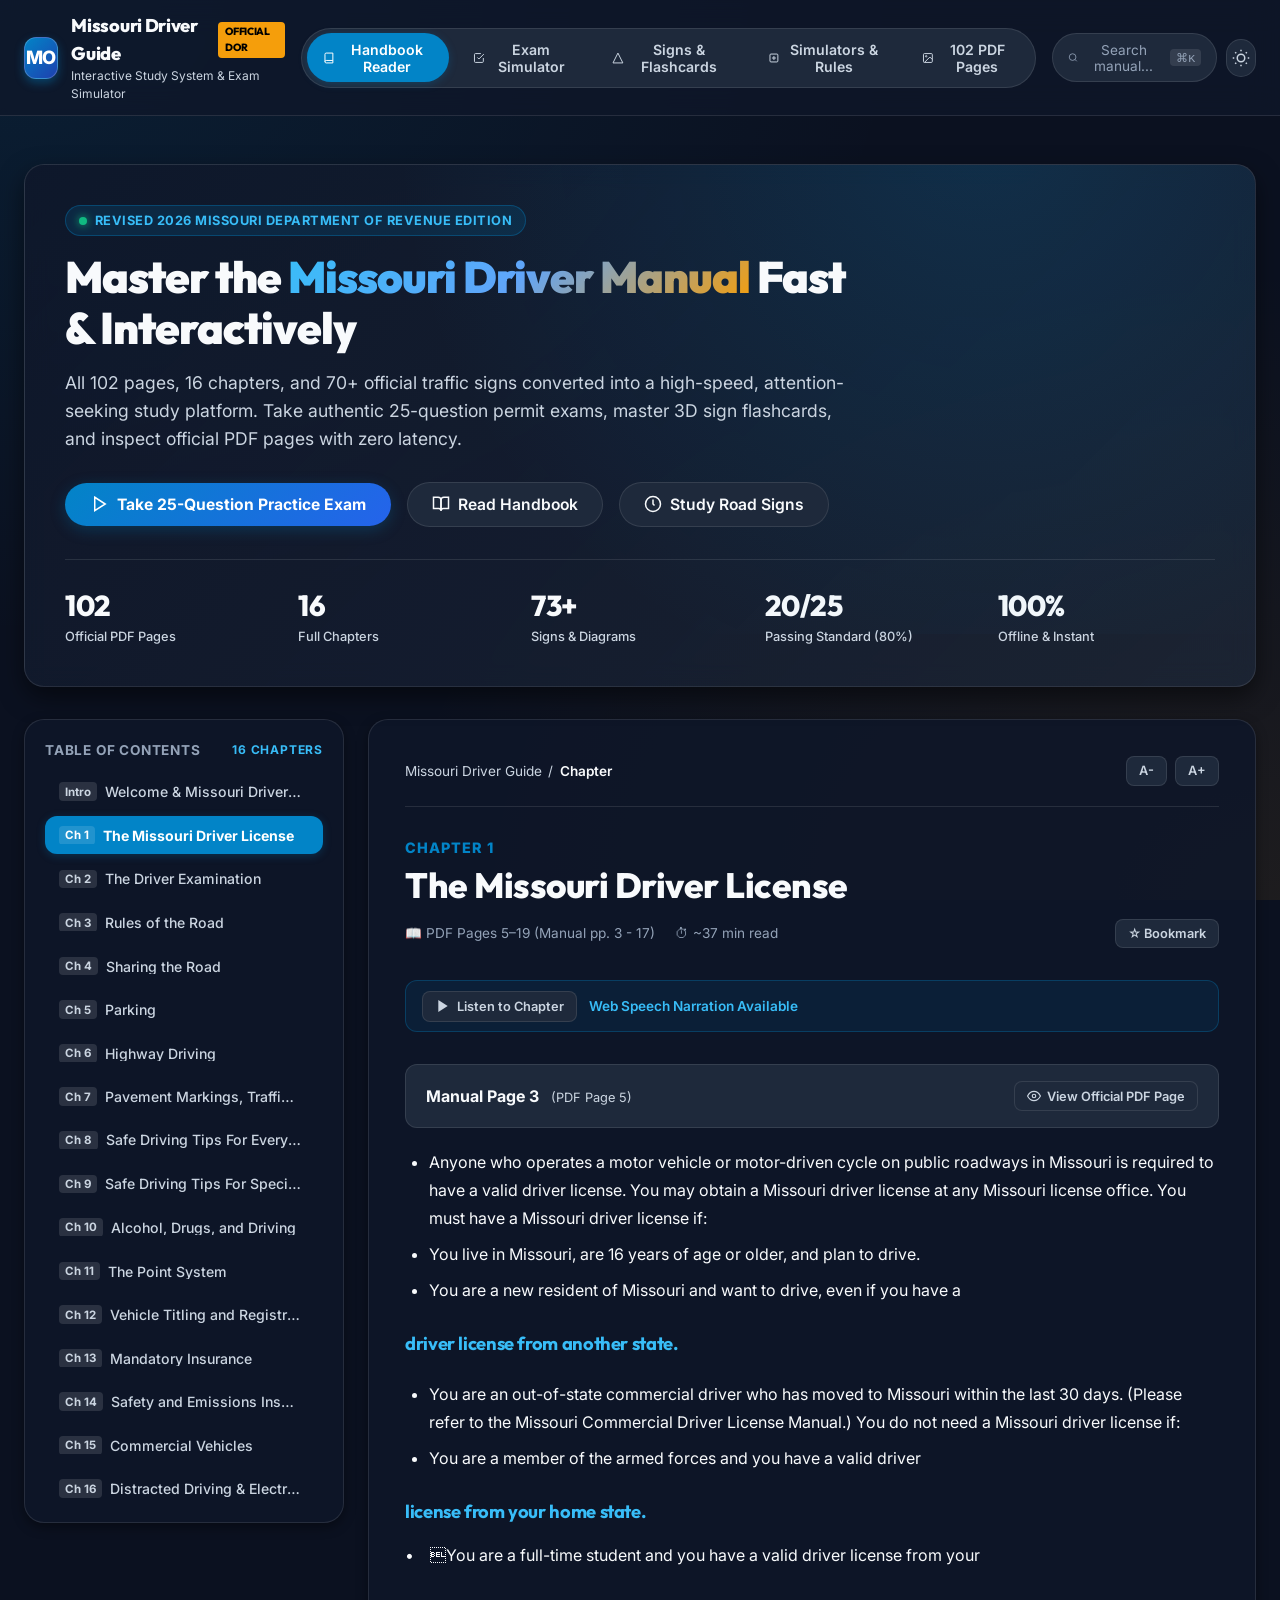
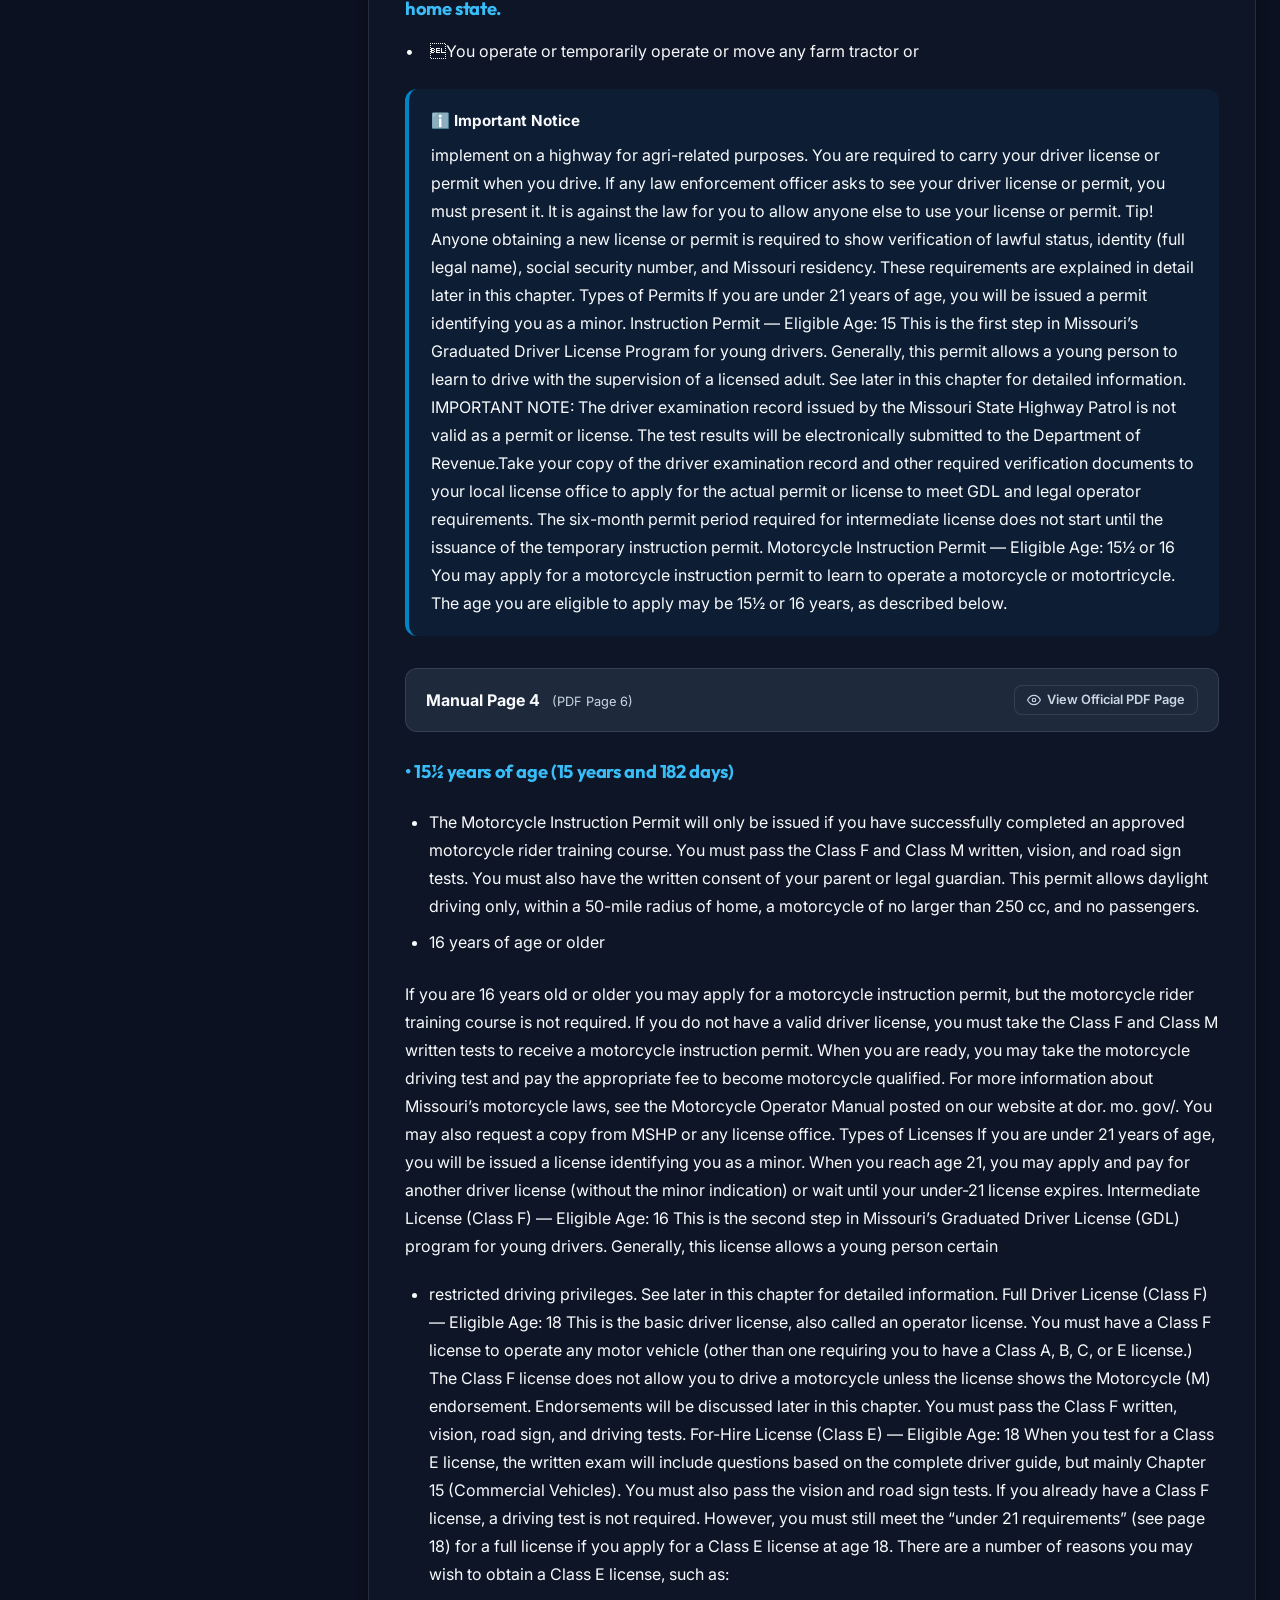
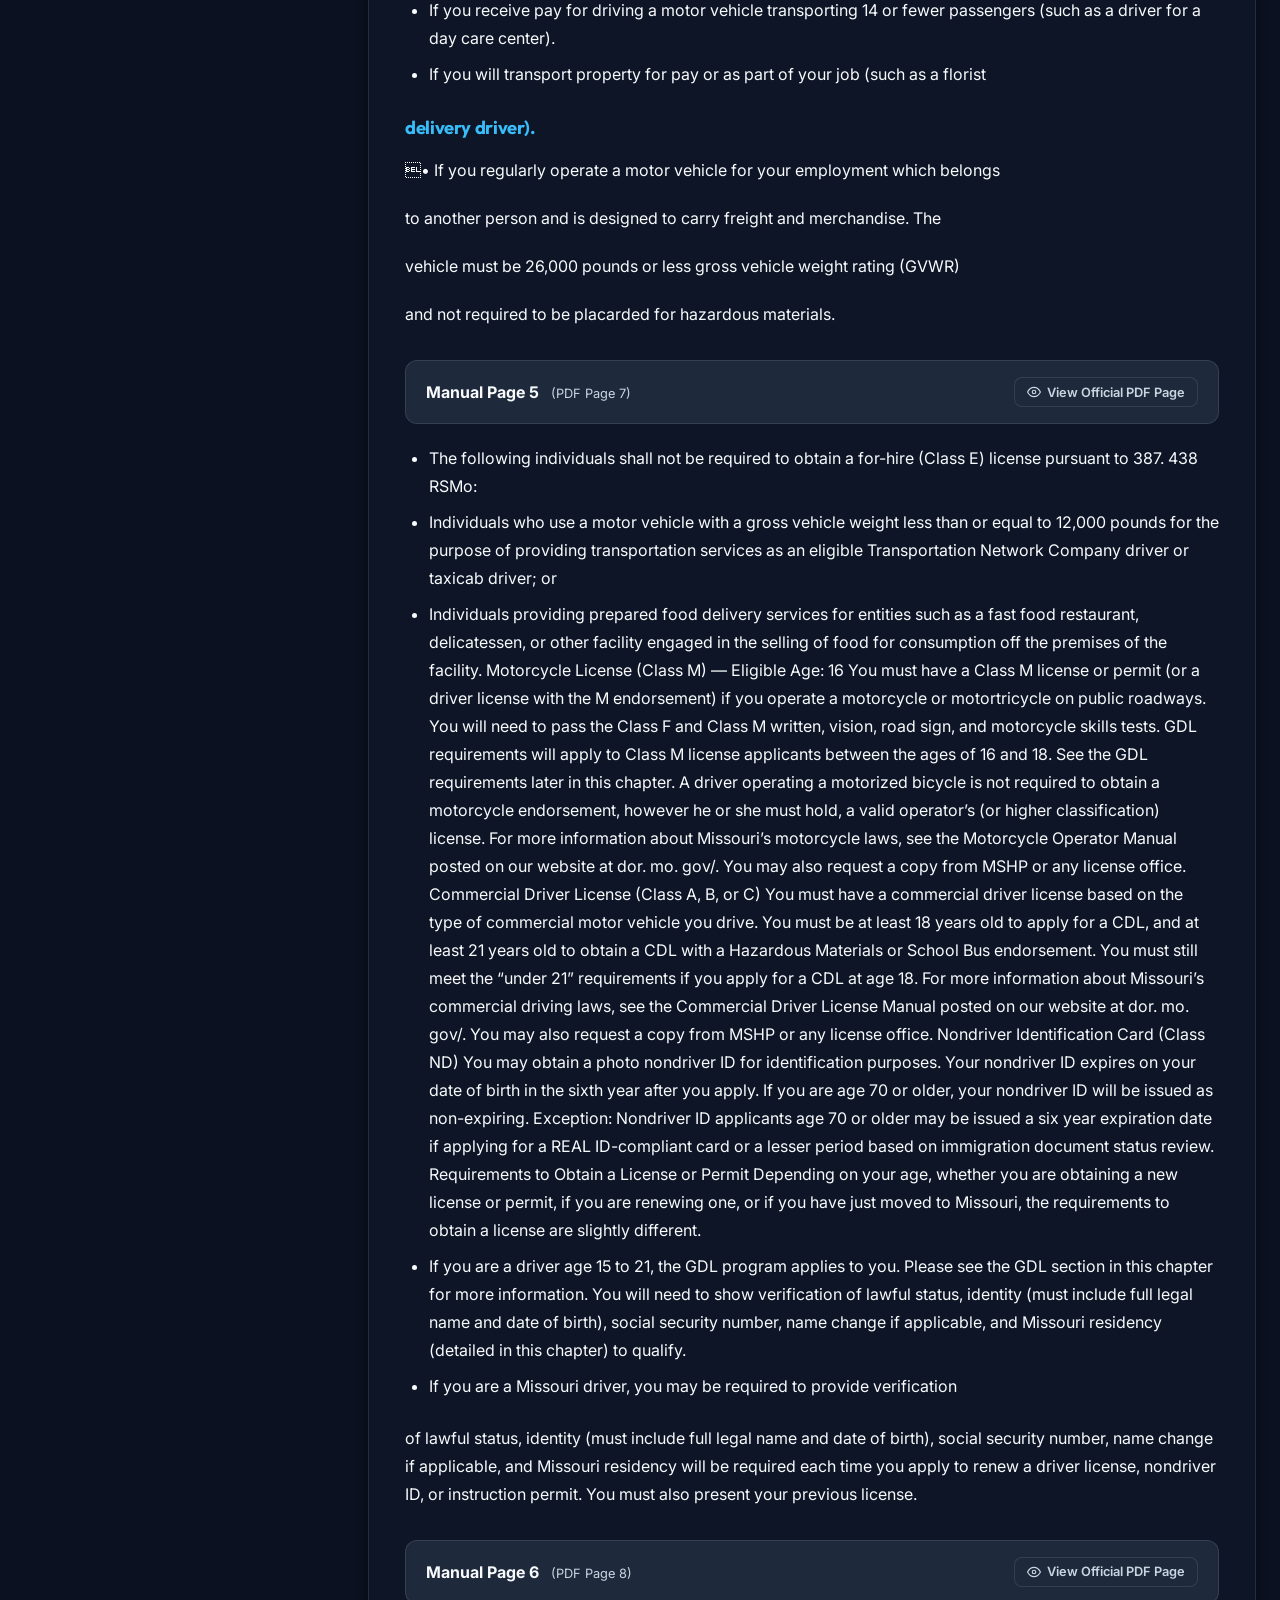
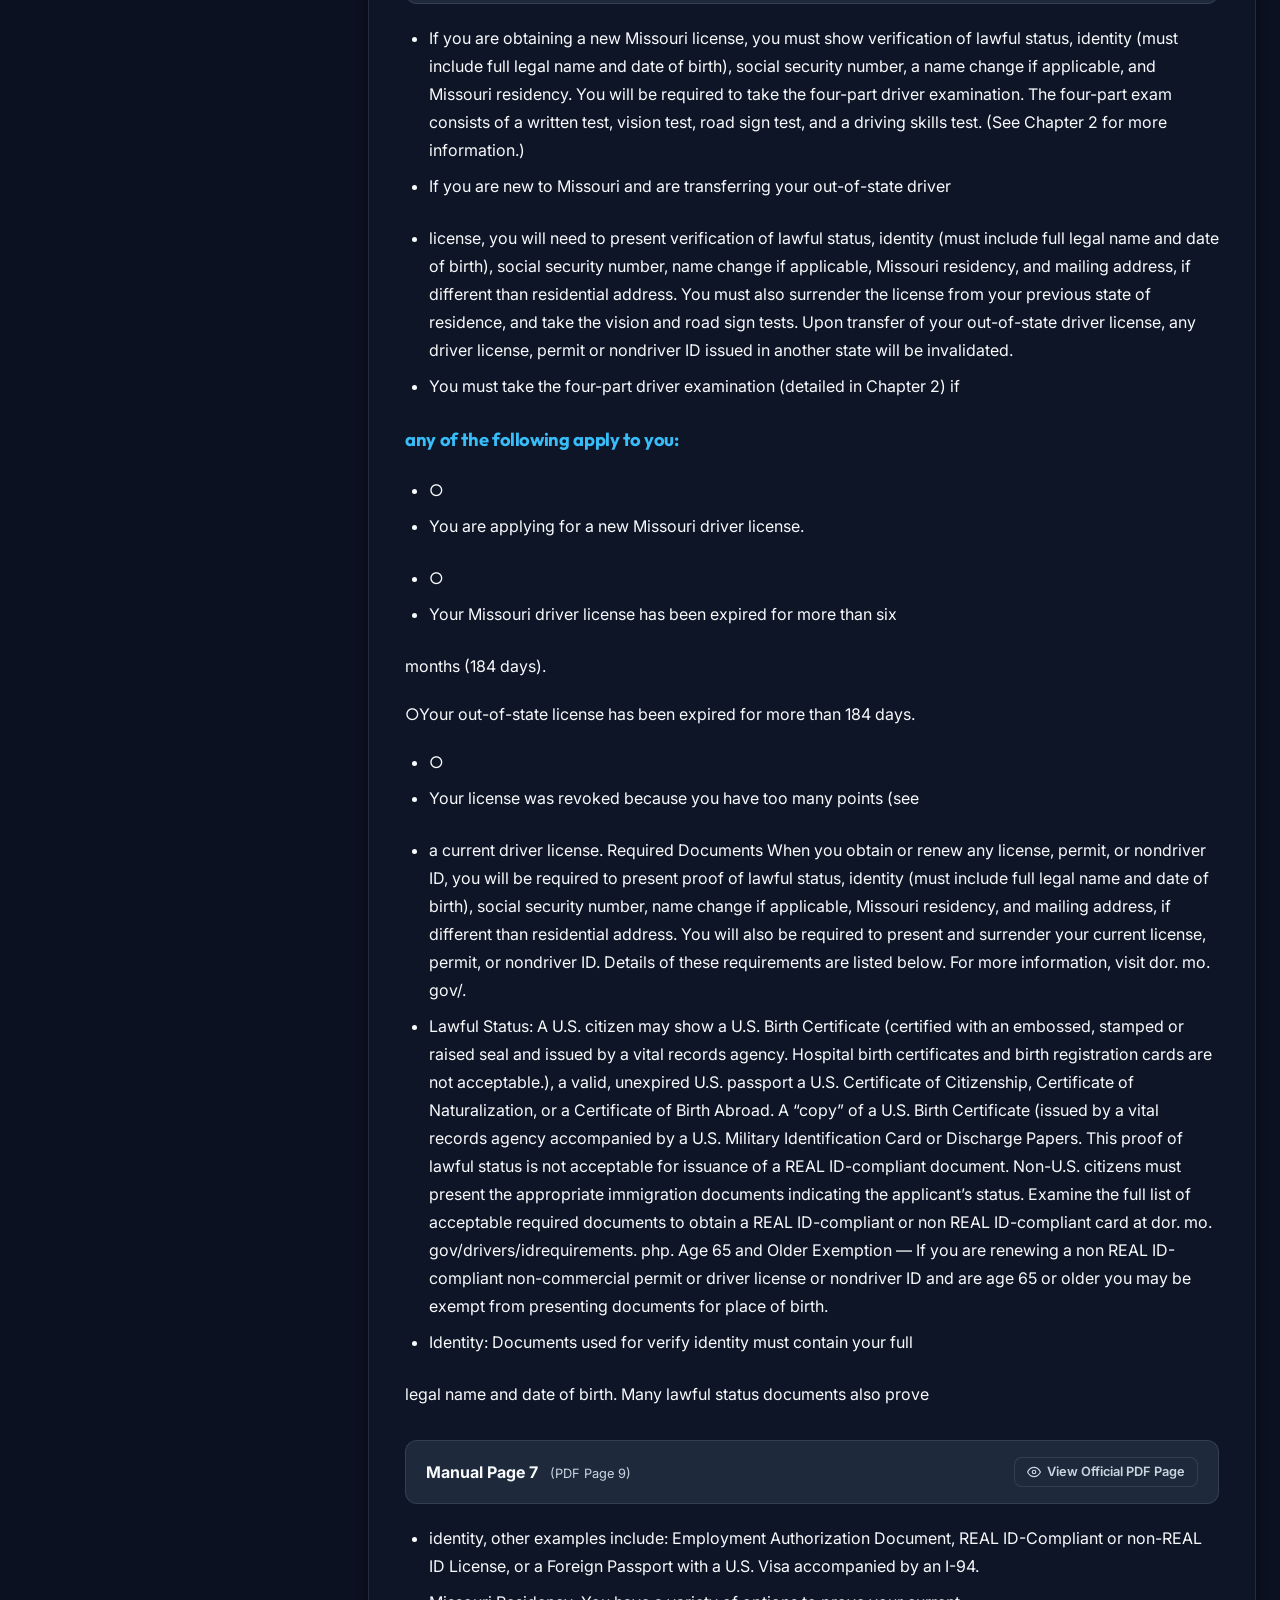
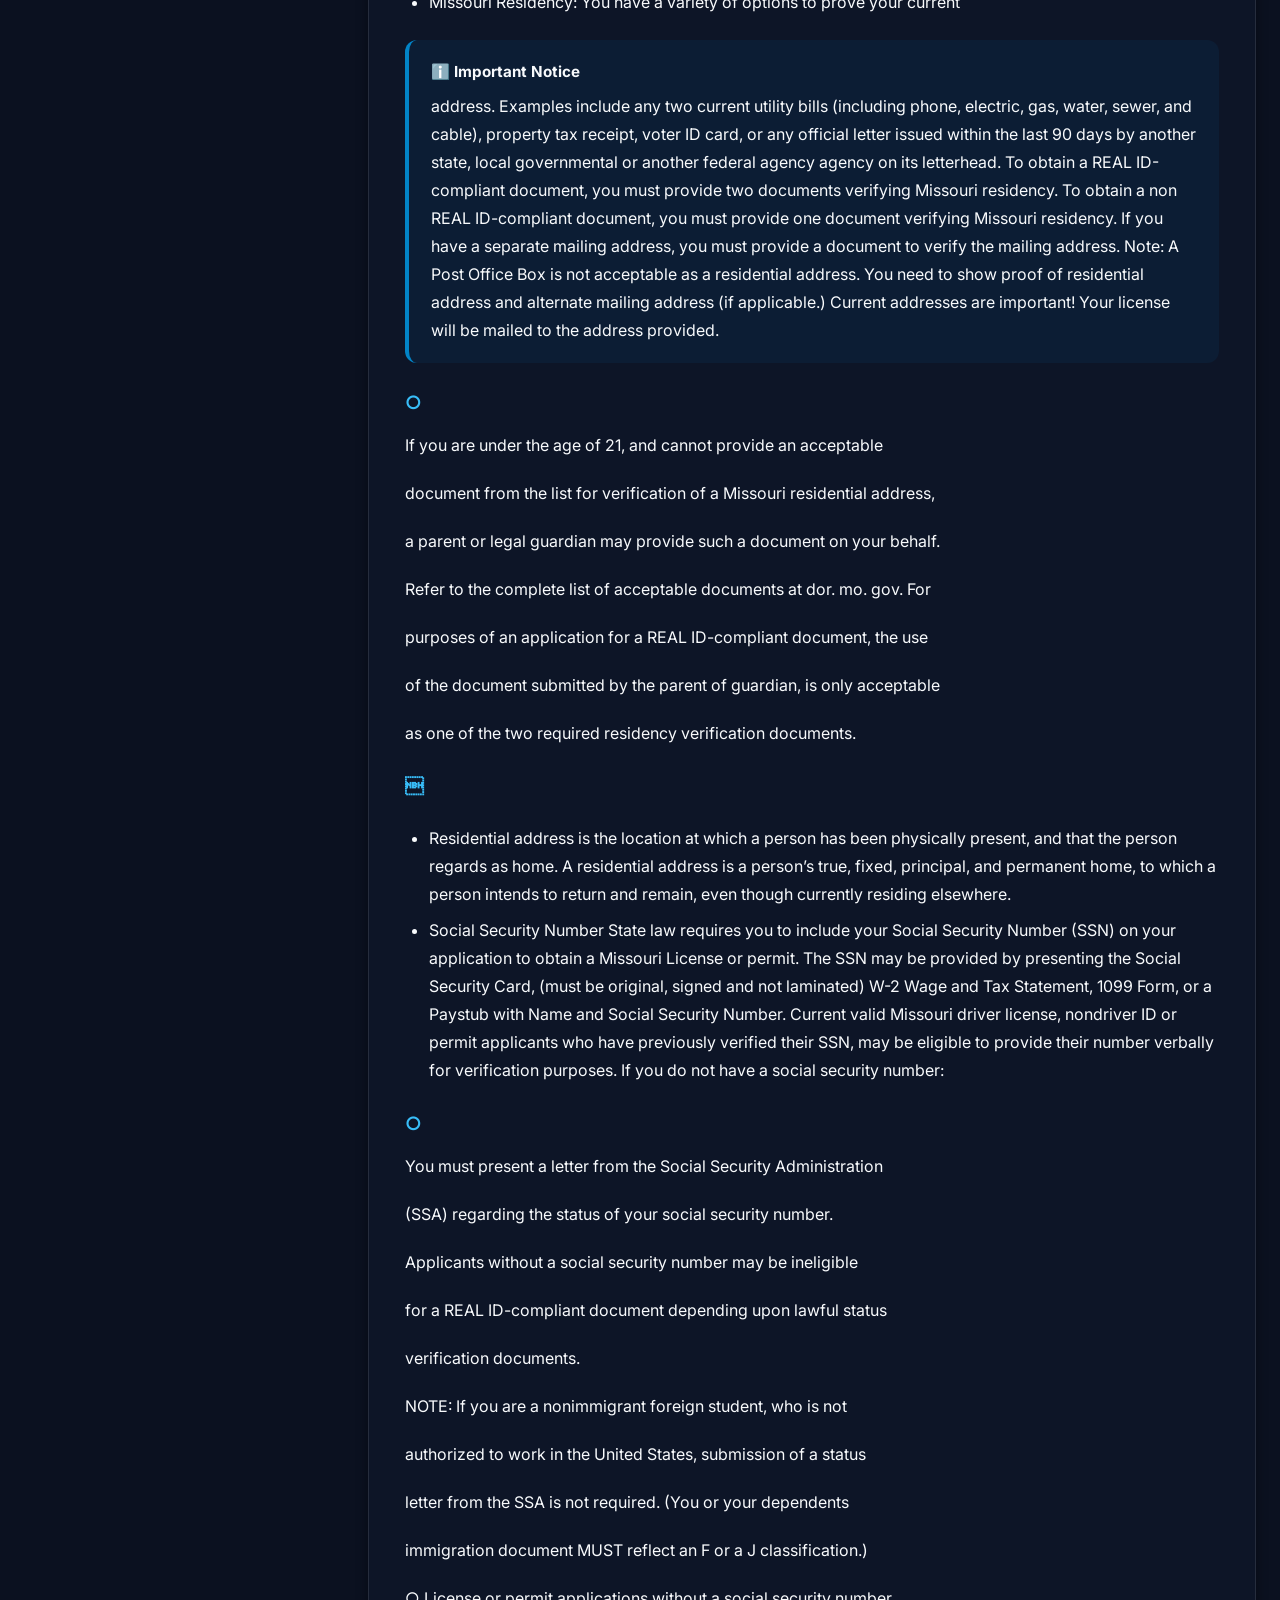
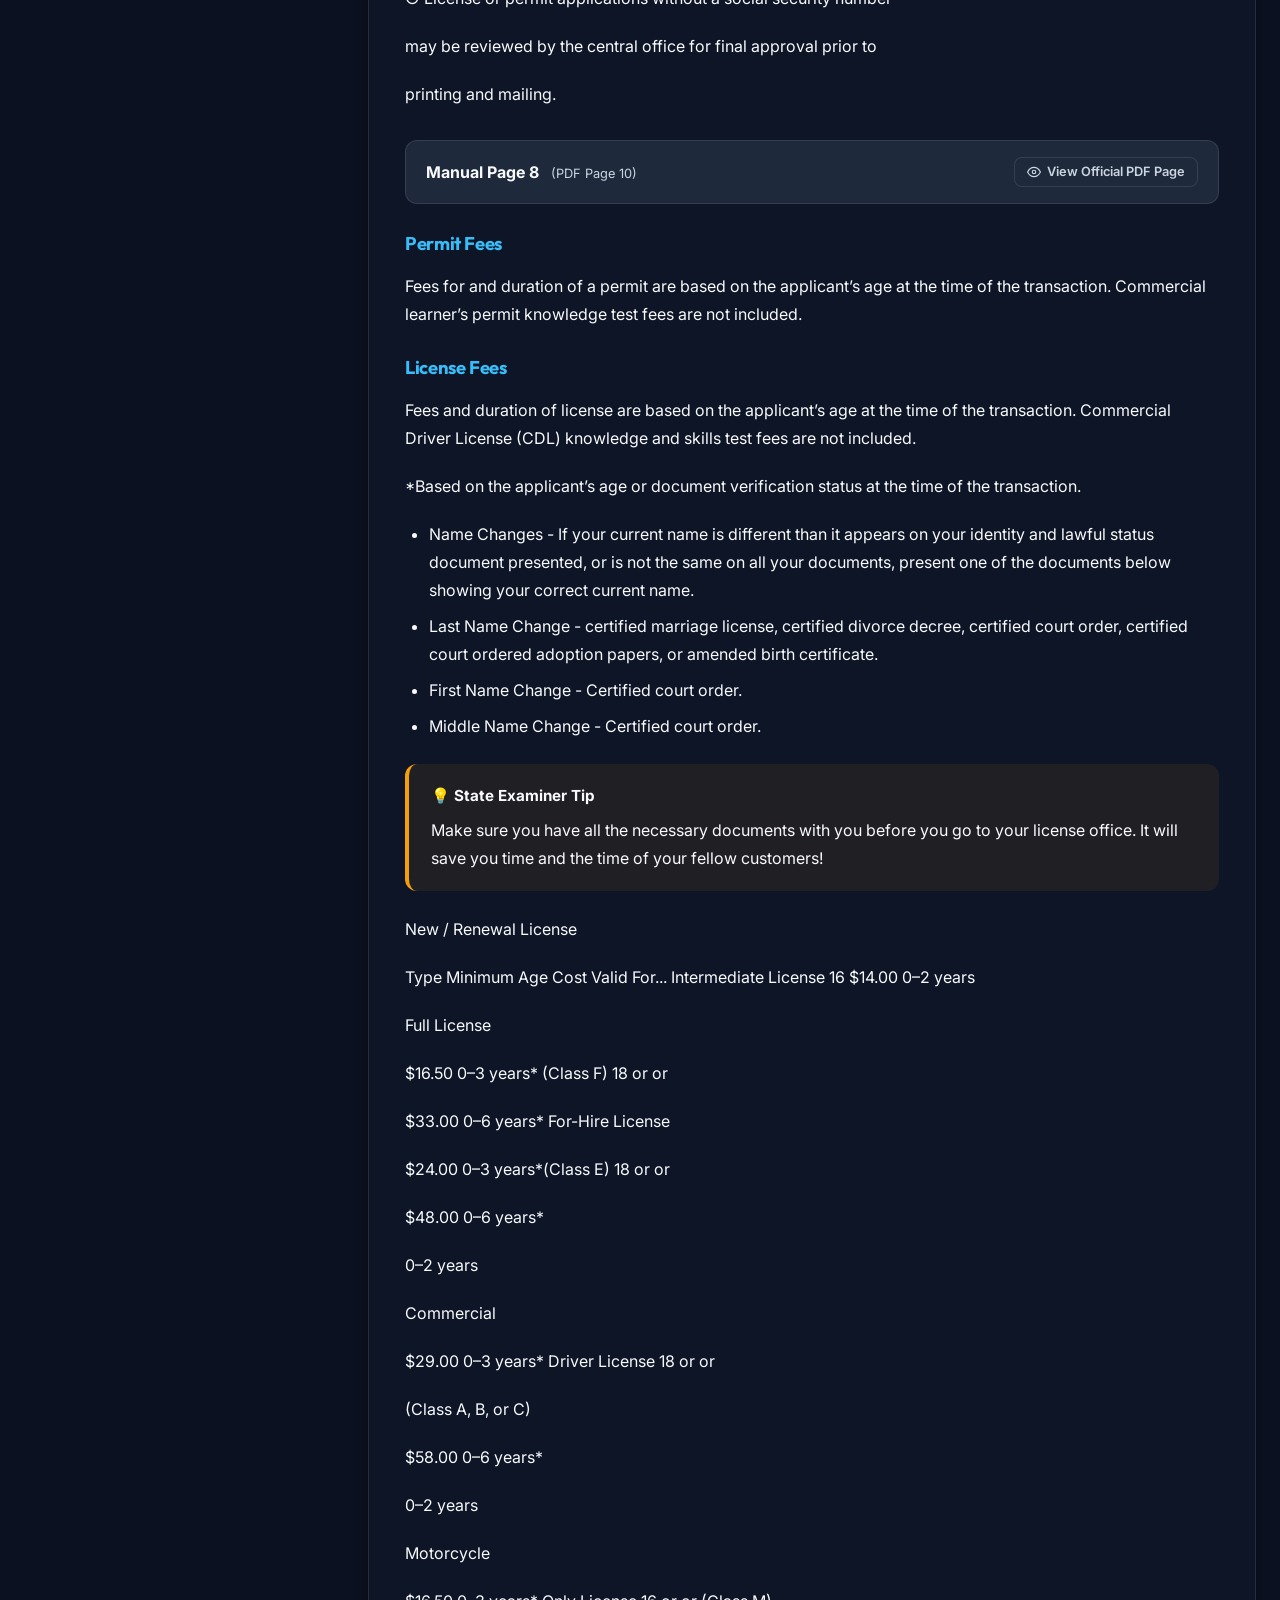
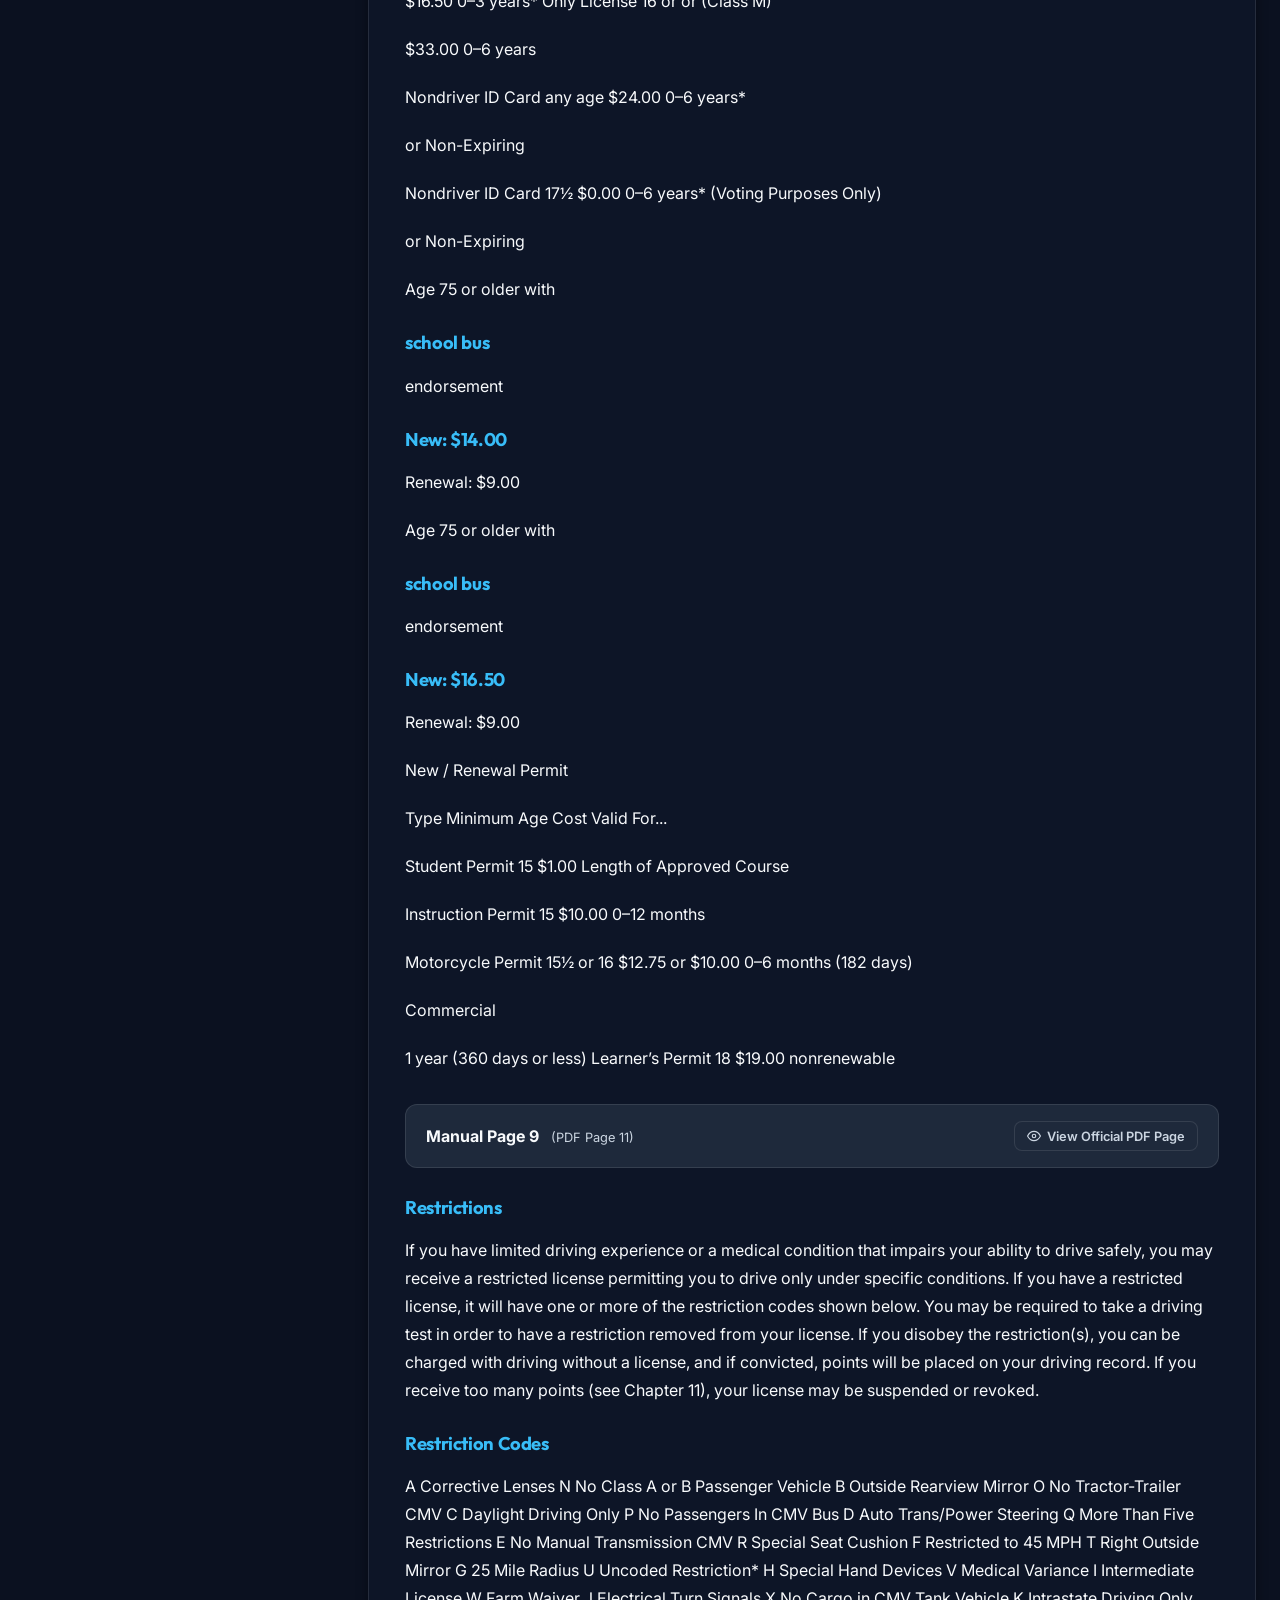
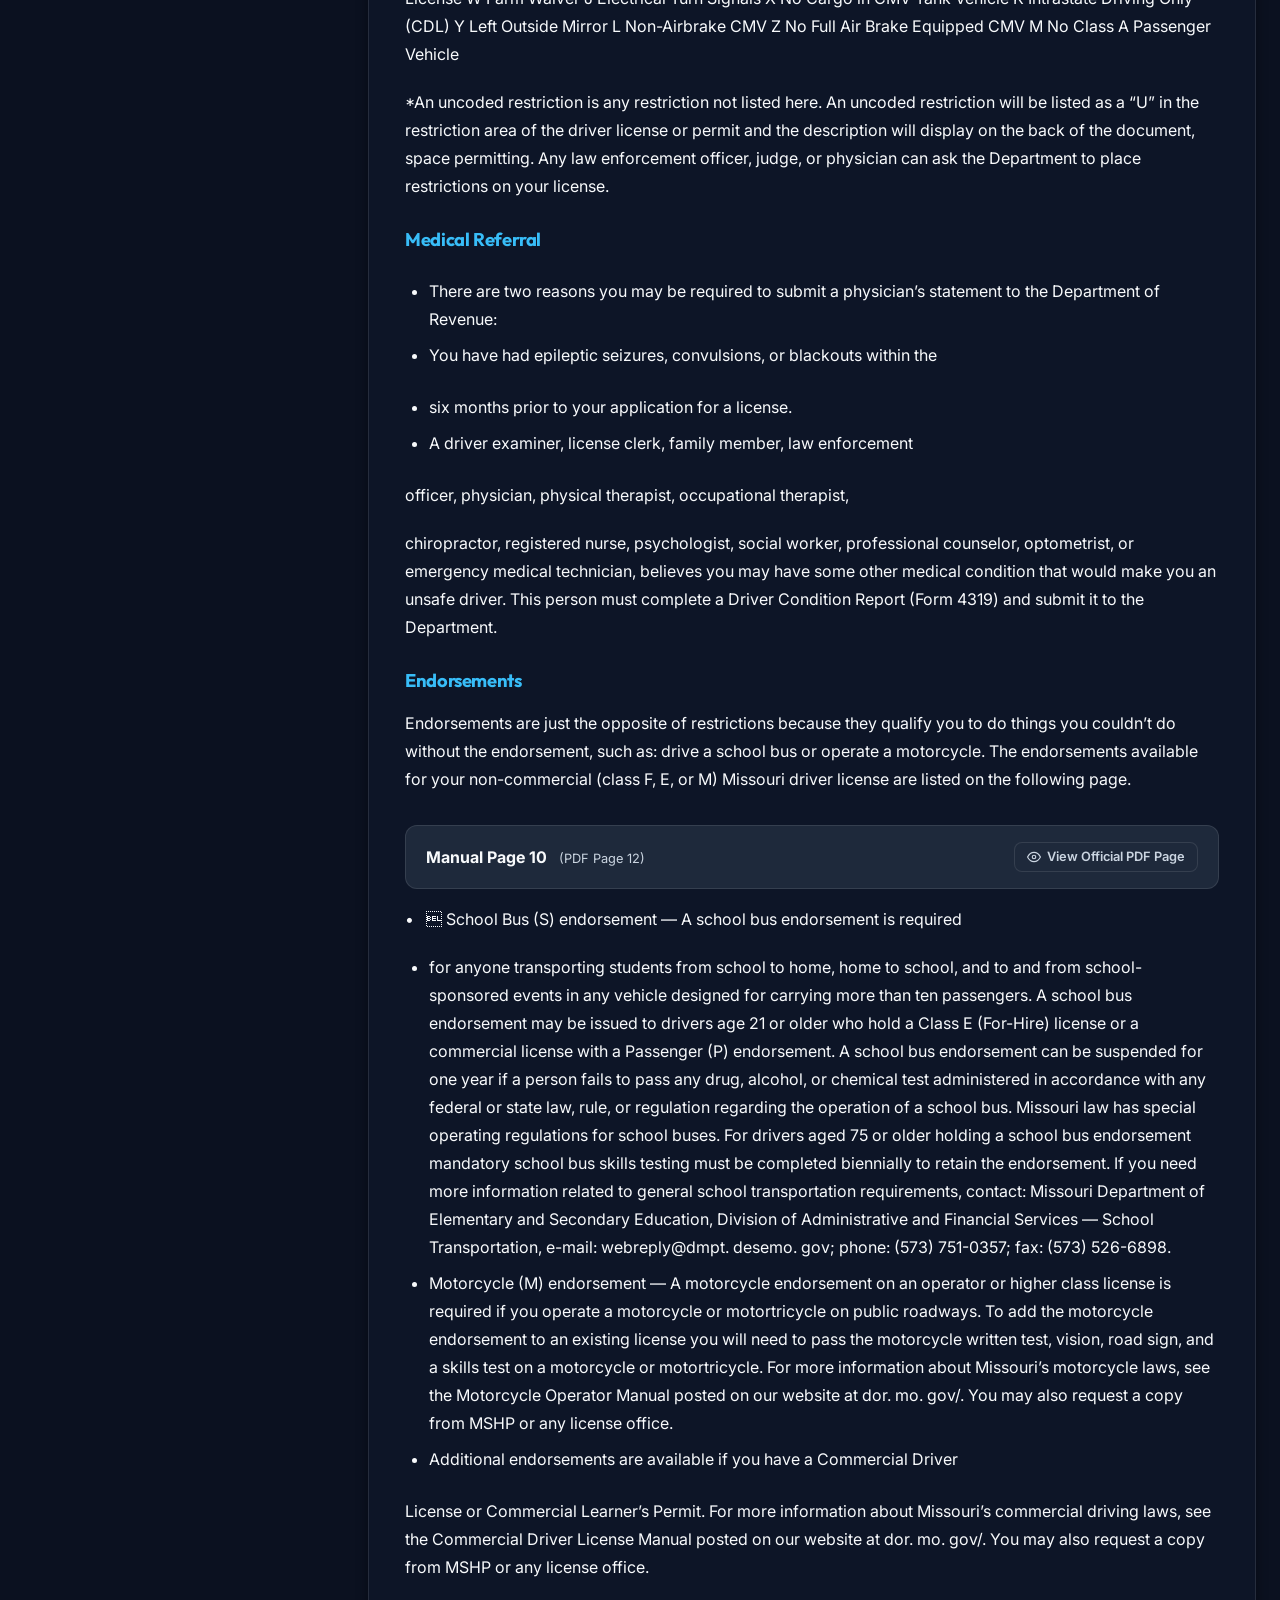
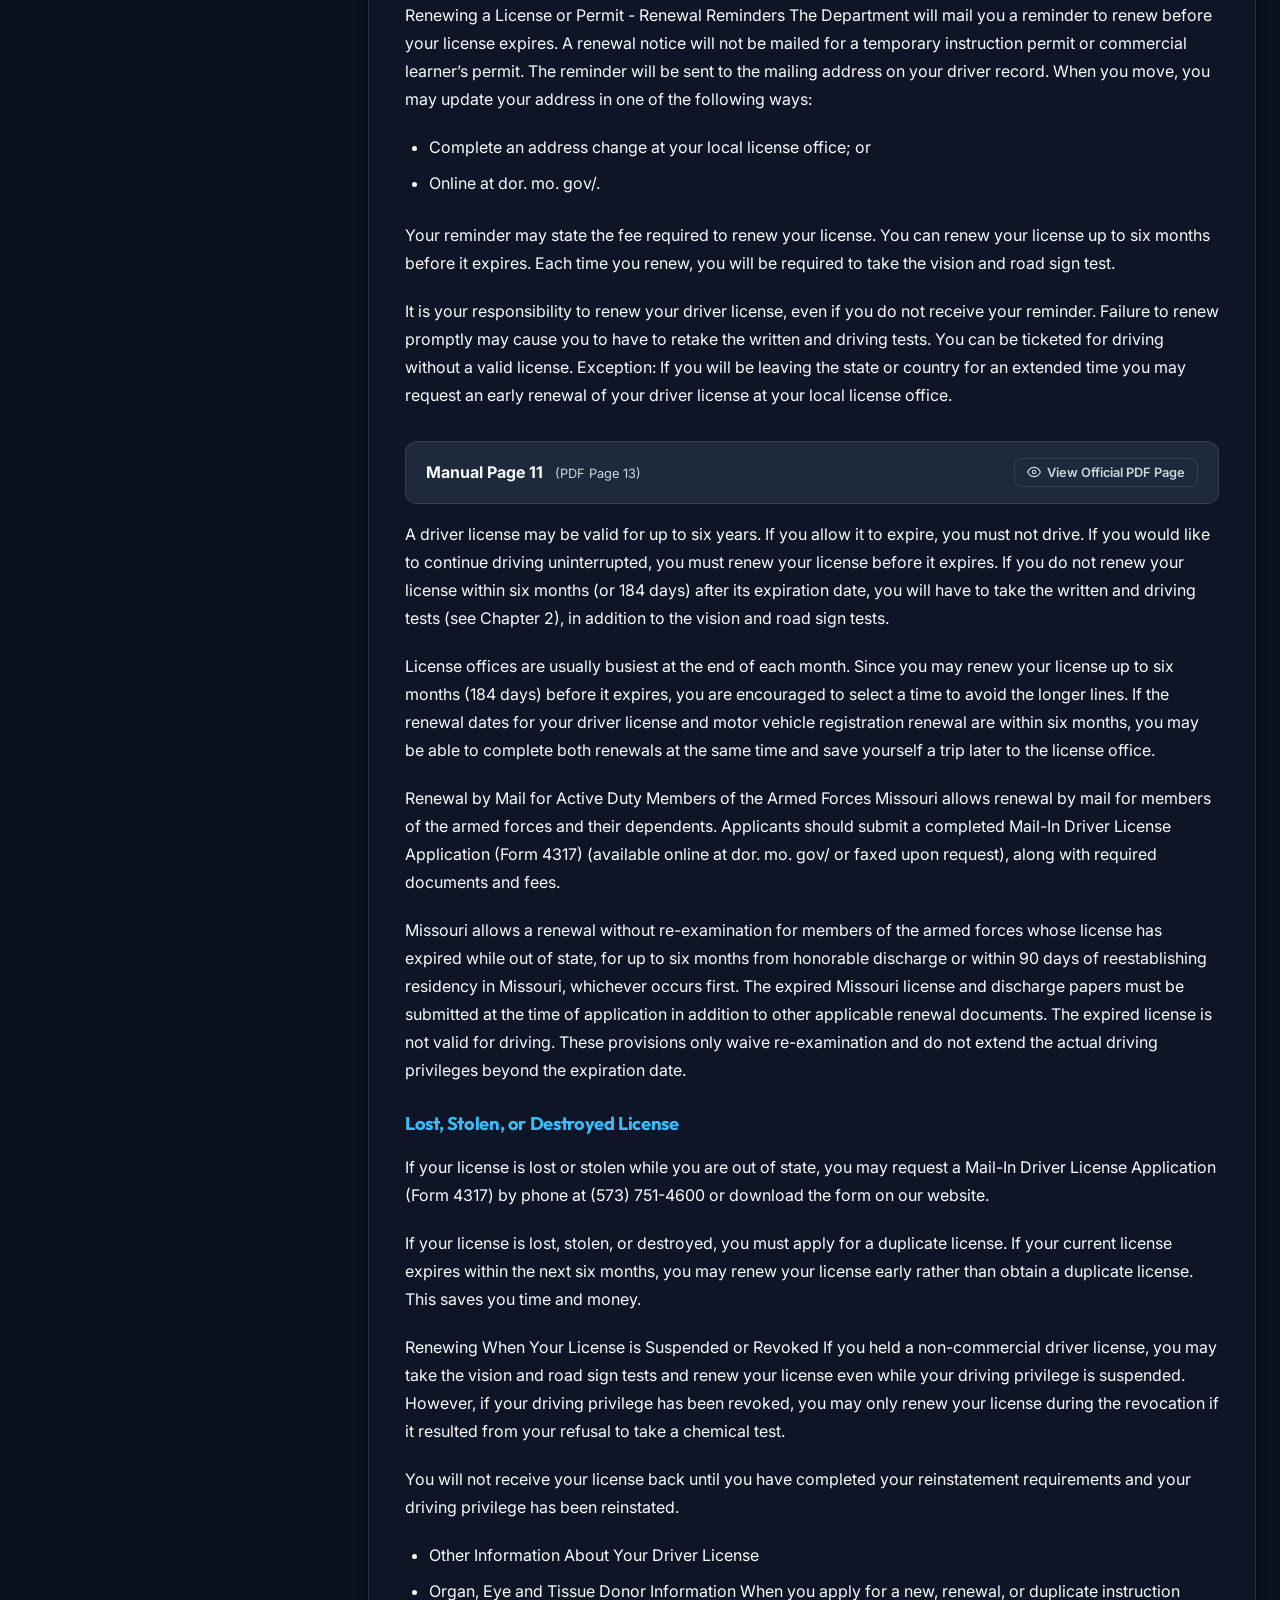
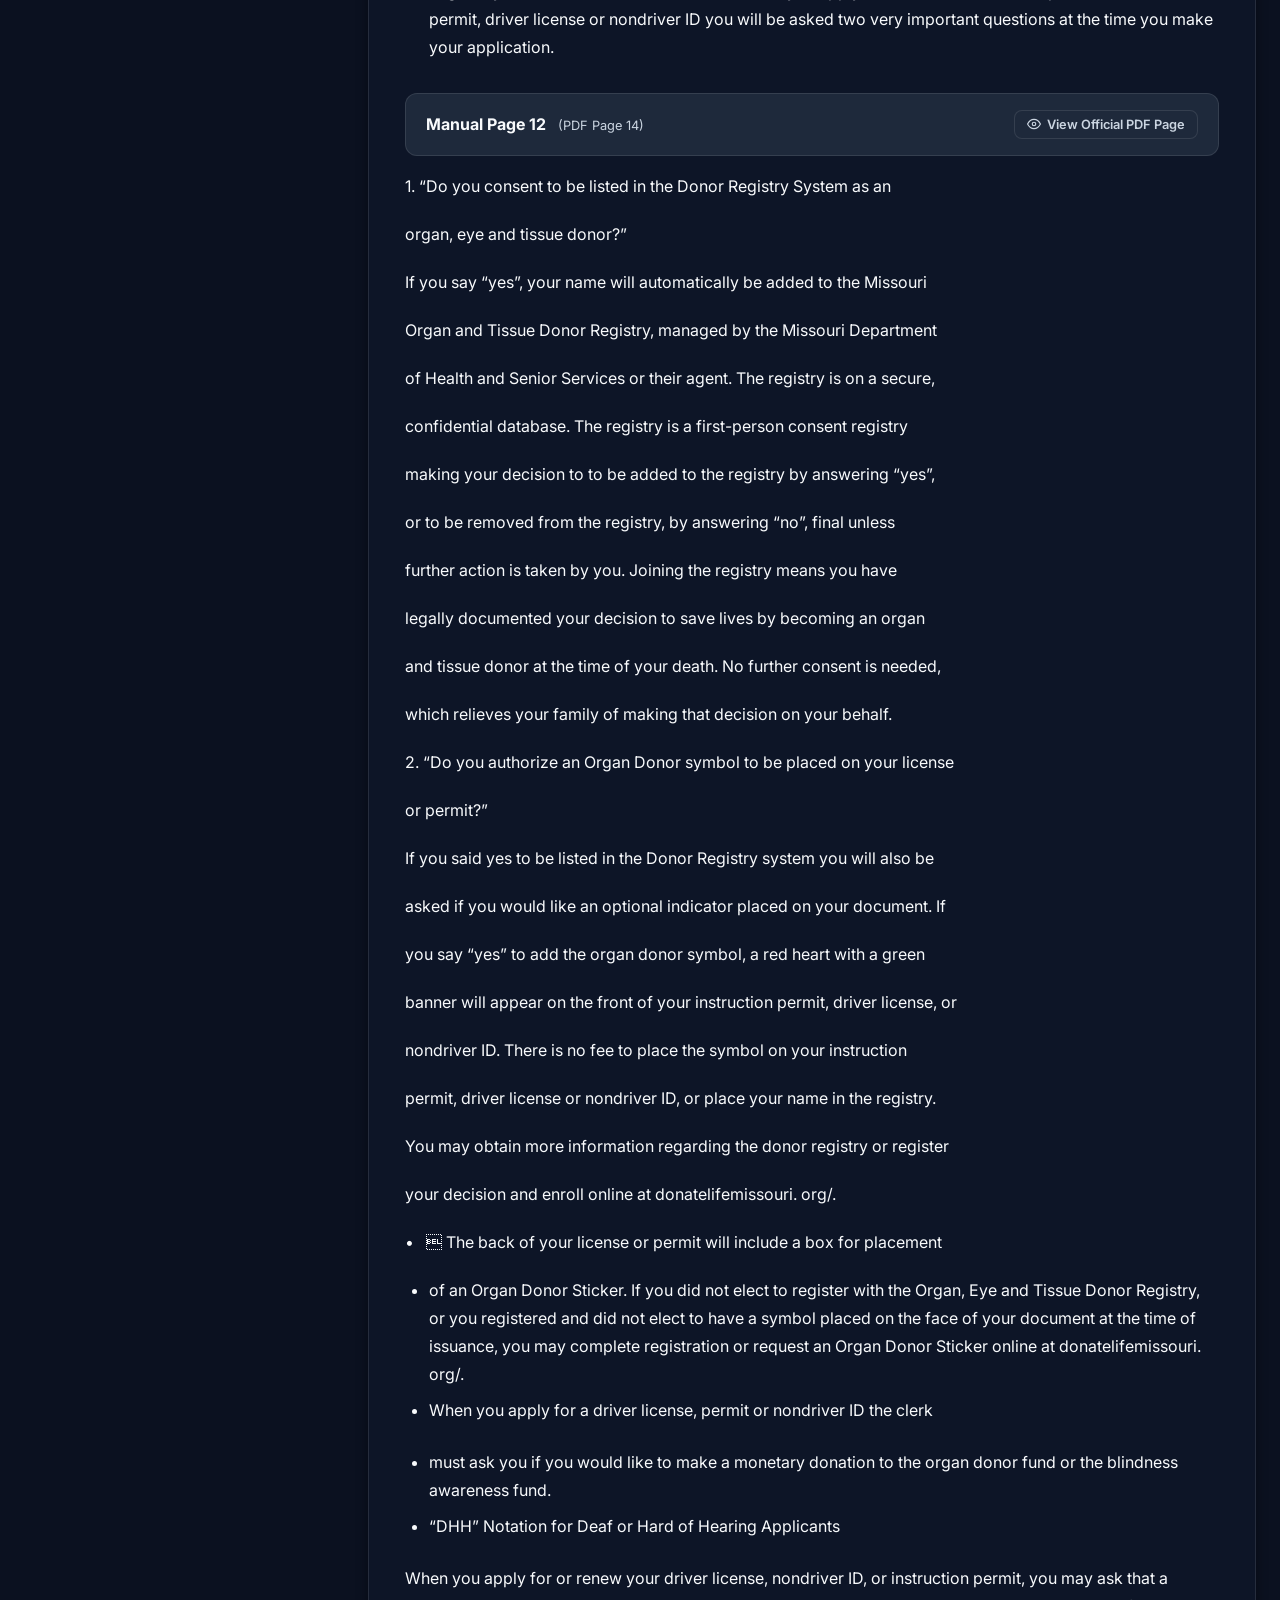
==== index.html @ 4fd10aa5 "feat: complete public web hosting readiness with PWA, SEO, social cards, and CI/CD" ====
<!DOCTYPE html>
<html lang="en" data-theme="dark">
<head>
  <meta charset="UTF-8" />
  <meta name="viewport" content="width=device-width, initial-scale=1.0" />
  <title>Missouri Driver Guide | Interactive Study Portal & Exam Simulator</title>
  
  <!-- Primary Meta Tags -->
  <meta name="title" content="Missouri Driver Guide | Interactive Study Portal & Exam Simulator" />
  <meta name="description" content="Master the official Missouri Department of Revenue (DOR) Driver Guide. Features all 16 chapters, 102 pages, official 25-question permit exam simulator, 80+ 3D road sign flashcards, and stopping distance calculators." />
  <meta name="keywords" content="missouri driver guide, missouri permit test, missouri driver license test, missouri dor practice test, missouri driver manual, mshp permit test, road signs flashcards, stopping distance calculator" />
  <meta name="author" content="Missouri Driver Guide Interactive System" />
  <meta name="robots" content="index, follow" />
  <meta name="theme-color" content="#0b1120" />
  <meta name="color-scheme" content="dark light" />
  
  <!-- iOS & PWA Mobile Tags -->
  <meta name="apple-mobile-web-app-capable" content="yes" />
  <meta name="apple-mobile-web-app-status-bar-style" content="black-translucent" />
  <meta name="apple-mobile-web-app-title" content="MO Driver Guide" />
  <meta name="application-name" content="MO Driver Guide" />

  <!-- Favicons & App Icons -->
  <link rel="icon" type="image/svg+xml" href="assets/icons/favicon.svg" />
  <link rel="icon" type="image/png" sizes="32x32" href="assets/icons/favicon-32x32.png" />
  <link rel="icon" type="image/png" sizes="16x16" href="assets/icons/favicon-16x16.png" />
  <link rel="apple-touch-icon" sizes="180x180" href="assets/icons/apple-touch-icon.png" />
  <link rel="shortcut icon" href="favicon.ico" />
  <link rel="manifest" href="manifest.webmanifest" />

  <!-- Open Graph / Facebook -->
  <meta property="og:type" content="website" />
  <meta property="og:site_name" content="Missouri Driver Guide" />
  <meta property="og:title" content="Missouri Driver Guide | Interactive Study Portal & Exam Simulator" />
  <meta property="og:description" content="Master the official Missouri DOR Driver Guide with all 16 chapters, 102 handbook pages, 25-question permit exam simulator, 80+ 3D sign flashcards, and stopping distance physics calculators." />
  <meta property="og:image" content="assets/images/og-image.png" />
  <meta property="og:image:width" content="1200" />
  <meta property="og:image:height" content="630" />
  <meta property="og:image:type" content="image/png" />
  <meta property="og:locale" content="en_US" />

  <!-- Twitter / X -->
  <meta name="twitter:card" content="summary_large_image" />
  <meta name="twitter:title" content="Missouri Driver Guide | Interactive Study Portal & Exam Simulator" />
  <meta name="twitter:description" content="Master the official Missouri DOR Driver Guide with all 16 chapters, 102 handbook pages, 25-question permit exam simulator, 80+ 3D sign flashcards, and stopping distance physics calculators." />
  <meta name="twitter:image" content="assets/images/og-image.png" />

  <!-- Google Fonts Preconnect for Premium Modern Typography -->
  <link rel="preconnect" href="https://fonts.googleapis.com" />
  <link rel="preconnect" href="https://fonts.gstatic.com" crossorigin />
  <link href="https://fonts.googleapis.com/css2?family=Inter:wght@400;500;600;700;800;900&family=Outfit:wght@600;700;800;900&display=swap" rel="stylesheet" />

  <!-- Stylesheet -->
  <link rel="stylesheet" href="styles.css" />

  <!-- Schema.org Educational & App Structured Data (JSON-LD) -->
  <script type="application/ld+json">
  {
    "@context": "https://schema.org",
    "@graph": [
      {
        "@type": "WebApplication",
        "name": "Missouri Driver Guide Interactive Study Portal",
        "applicationCategory": "EducationalApplication",
        "operatingSystem": "All",
        "browserRequirements": "Requires JavaScript. Requires HTML5.",
        "description": "Interactive study portal and 25-question practice exam simulator for the Missouri DOR Driver Guide.",
        "offers": {
          "@type": "Offer",
          "price": "0",
          "priceCurrency": "USD"
        }
      },
      {
        "@type": "LearningResource",
        "name": "Missouri DOR Driver Guide Examination Preparation",
        "educationalLevel": "Beginner to Intermediate Driver",
        "learningResourceType": "Exam Practice and Interactive Study Guide",
        "inLanguage": "en-US",
        "teaches": "Missouri Motor Vehicle Laws, Traffic Signs, Right of Way, Road Safety"
      }
    ]
  }
  </script>

  <!-- Preload core data -->
  <script src="data.js"></script>
</head>
<body>

  <!-- Site Navigation Header -->
  <header class="site-header">
    <div class="brand-wrapper" onclick="window.scrollTo({top: 0, behavior: 'smooth'})">
      <div class="brand-badge">MO</div>
      <div class="brand-title">
        <div class="brand-name">
          Missouri Driver Guide
          <span class="brand-badge-mo">Official DOR</span>
        </div>
        <div class="brand-subtitle">Interactive Study System & Exam Simulator</div>
      </div>
    </div>

    <!-- Navigation Tabs -->
    <nav class="nav-tabs">
      <button class="nav-tab-btn active" data-tab="reader">
        <svg width="16" height="16" viewBox="0 0 24 24" fill="none" stroke="currentColor" stroke-width="2"><path d="M4 19.5A2.5 2.5 0 0 1 6.5 17H20"></path><path d="M6.5 2H20v20H6.5A2.5 2.5 0 0 1 4 19.5v-15A2.5 2.5 0 0 1 6.5 2z"></path></svg>
        Handbook Reader
      </button>
      <button class="nav-tab-btn" data-tab="exam">
        <svg width="16" height="16" viewBox="0 0 24 24" fill="none" stroke="currentColor" stroke-width="2"><path d="M9 11l3 3L22 4"></path><path d="M21 12v7a2 2 0 0 1-2 2H5a2 2 0 0 1-2-2V5a2 2 0 0 1 2-2h11"></path></svg>
        Exam Simulator
      </button>
      <button class="nav-tab-btn" data-tab="signs">
        <svg width="16" height="16" viewBox="0 0 24 24" fill="none" stroke="currentColor" stroke-width="2"><polygon points="12 2 2 22 22 22"></polygon></svg>
        Signs & Flashcards
      </button>
      <button class="nav-tab-btn" data-tab="calculators">
        <svg width="16" height="16" viewBox="0 0 24 24" fill="none" stroke="currentColor" stroke-width="2"><rect x="4" y="4" width="16" height="16" rx="2"></rect><line x1="8" y1="12" x2="16" y2="12"></line><line x1="12" y1="8" x2="12" y2="16"></line></svg>
        Simulators & Rules
      </button>
      <button class="nav-tab-btn" data-tab="pdf-mirror">
        <svg width="16" height="16" viewBox="0 0 24 24" fill="none" stroke="currentColor" stroke-width="2"><rect x="3" y="3" width="18" height="18" rx="2" ry="2"></rect><circle cx="8.5" cy="8.5" r="1.5"></circle><polyline points="21 15 16 10 5 21"></polyline></svg>
        102 PDF Pages
      </button>
    </nav>

    <!-- Header Actions -->
    <div class="header-actions">
      <button class="search-trigger-btn">
        <svg width="15" height="15" viewBox="0 0 24 24" fill="none" stroke="currentColor" stroke-width="2"><circle cx="11" cy="11" r="8"></circle><line x1="21" y1="21" x2="16.65" y2="16.65"></line></svg>
        <span>Search manual...</span>
        <span class="kbd-shortcut">⌘K</span>
      </button>
      <button class="theme-toggle-btn" id="theme-toggle-btn" title="Toggle theme">
        <!-- Injected via app.js -->
      </button>
    </div>
  </header>

  <!-- Attention-Seeking Hero Banner -->
  <section class="hero-banner">
    <div class="hero-glass">
      <div class="hero-content">
        <div class="hero-pill">
          <span class="pulse-dot"></span>
          Revised 2026 Missouri Department of Revenue Edition
        </div>
        <h1 class="hero-title">
          Master the <span class="gradient-text">Missouri Driver Manual</span> Fast & Interactively
        </h1>
        <p class="hero-desc">
          All 102 pages, 16 chapters, and 70+ official traffic signs converted into a high-speed, attention-seeking study platform. Take authentic 25-question permit exams, master 3D sign flashcards, and inspect official PDF pages with zero latency.
        </p>
        <div class="hero-actions">
          <button class="btn-primary" id="hero-exam-btn">
            <svg width="18" height="18" viewBox="0 0 24 24" fill="none" stroke="currentColor" stroke-width="2"><polygon points="5 3 19 12 5 21 5 3"></polygon></svg>
            Take 25-Question Practice Exam
          </button>
          <button class="btn-secondary" id="hero-read-btn">
            <svg width="18" height="18" viewBox="0 0 24 24" fill="none" stroke="currentColor" stroke-width="2"><path d="M2 3h6a4 4 0 0 1 4 4v14a3 3 0 0 0-3-3H2z"></path><path d="M22 3h-6a4 4 0 0 0-4 4v14a3 3 0 0 1 3-3h7z"></path></svg>
            Read Handbook
          </button>
          <button class="btn-secondary" id="hero-signs-btn">
            <svg width="18" height="18" viewBox="0 0 24 24" fill="none" stroke="currentColor" stroke-width="2"><circle cx="12" cy="12" r="10"></circle><polyline points="12 6 12 12 14 14"></polyline></svg>
            Study Road Signs
          </button>
        </div>
      </div>

      <!-- Quick Stats Counter -->
      <div class="hero-stats-grid">
        <div class="stat-item">
          <span class="stat-val">102</span>
          <span class="stat-label">Official PDF Pages</span>
        </div>
        <div class="stat-item">
          <span class="stat-val">16</span>
          <span class="stat-label">Full Chapters</span>
        </div>
        <div class="stat-item">
          <span class="stat-val">73+</span>
          <span class="stat-label">Signs & Diagrams</span>
        </div>
        <div class="stat-item">
          <span class="stat-val">20/25</span>
          <span class="stat-label">Passing Standard (80%)</span>
        </div>
        <div class="stat-item">
          <span class="stat-val">100%</span>
          <span class="stat-label">Offline & Instant</span>
        </div>
      </div>
    </div>
  </section>

  <!-- Main Content Container -->
  <main class="main-content">

    <!-- ======================================================== -->
    <!-- TAB 1: Handbook Reader View                               -->
    <!-- ======================================================== -->
    <div class="tab-pane active" id="tab-reader">
      <div class="reader-layout">
        <!-- Sidebar Navigation -->
        <aside class="reader-sidebar">
          <div class="sidebar-heading">
            <span>Table of Contents</span>
            <span style="font-size:0.75rem; color:var(--text-accent);">16 Chapters</span>
          </div>
          <ul class="chapter-nav-list" id="chapter-nav-list">
            <!-- Injected via app.js -->
          </ul>
        </aside>

        <!-- Main Reader Panel -->
        <article class="reader-main">
          <!-- Reader Toolbar -->
          <div class="reader-toolbar">
            <div class="reader-breadcrumbs">
              <span>Missouri Driver Guide</span>
              <span>/</span>
              <span id="current-chapter-breadcrumb" style="color:var(--text-primary); font-weight:600;">Chapter</span>
            </div>
            <div class="reader-controls">
              <button class="control-btn" id="font-decrease-btn" title="Decrease font size">A-</button>
              <button class="control-btn" id="font-increase-btn" title="Increase font size">A+</button>
            </div>
          </div>

          <!-- Dynamic Chapter Content -->
          <div id="reader-chapter-content">
            <!-- Injected via app.js -->
          </div>
        </article>
      </div>
    </div>

    <!-- ======================================================== -->
    <!-- TAB 2: Missouri Practice Exam Simulator                   -->
    <!-- ======================================================== -->
    <div class="tab-pane" id="tab-exam">
      <div class="exam-container" id="exam-stage-container">
        <!-- Injected via app.js -->
      </div>
    </div>

    <!-- ======================================================== -->
    <!-- TAB 3: Road Signs & 3D Flashcards                         -->
    <!-- ======================================================== -->
    <div class="tab-pane" id="tab-signs">
      <div class="signs-header-bar">
        <div>
          <h2 style="font-size:1.75rem; font-weight:800; margin-bottom:0.25rem;">Missouri Road Signs Lab & 3D Flashcards</h2>
          <p style="color:var(--text-secondary); font-size:0.92rem;">
            Click or tap any card to flip and test your knowledge of shapes, regulatory signs, warnings, and work zones.
          </p>
        </div>
        <div class="signs-category-pills" id="signs-category-pills">
          <!-- Injected via app.js -->
        </div>
      </div>

      <div class="flashcards-grid" id="flashcards-grid">
        <!-- Injected via app.js -->
      </div>
    </div>

    <!-- ======================================================== -->
    <!-- TAB 4: Interactive Calculators & Simulators               -->
    <!-- ======================================================== -->
    <div class="tab-pane" id="tab-calculators">
      <h2 style="font-size:1.75rem; font-weight:800; margin-bottom:0.5rem;">Interactive Rules & Safety Simulators</h2>
      <p style="color:var(--text-secondary); font-size:0.95rem; margin-bottom:2rem;">
        Visualize Missouri driving physics, legal point penalties, BAC limits, and distracted driving laws.
      </p>

      <div class="simulators-grid">
        <!-- Stopping Distance Calculator -->
        <div class="sim-card">
          <div class="sim-card-header">
            <div class="sim-icon-box">🛑</div>
            <div>
              <h3 class="sim-title">Speed & Stopping Distance Calculator</h3>
              <span style="font-size:0.75rem; color:var(--text-accent);">Missouri Guide Chapter 8</span>
            </div>
          </div>
          <p class="sim-desc">
            At higher speeds, total stopping distance expands dramatically. Reaction distance + braking distance = total feet required to stop.
          </p>

          <div class="speed-slider-wrap">
            <div class="speed-display">
              <span style="font-size:0.9rem; font-weight:600; color:var(--text-secondary);">Vehicle Speed:</span>
              <span class="speed-num" id="calc-speed-num">55 mph</span>
            </div>
            <input type="range" min="20" max="75" step="5" value="55" class="custom-range" id="calc-speed-slider" aria-label="Vehicle Speed Slider" />
          </div>

          <div style="display:flex; justify-content:space-between; align-items:center; margin-bottom:1.5rem;">
            <label for="calc-road-cond" style="font-size:0.85rem; font-weight:600; color:var(--text-secondary);">Road Surface Condition:</label>
            <select id="calc-road-cond" aria-label="Road Surface Condition" style="background:var(--bg-elevated); color:var(--text-primary); border:1px solid var(--border-color); padding:0.4rem 0.8rem; border-radius:var(--radius-sm); font-family:inherit;">
              <option value="dry">Dry Pavement (Normal)</option>
              <option value="wet">Wet Pavement (Rain / Slick)</option>
            </select>
          </div>

          <div class="stopping-bars-container">
            <div class="distance-bar-row">
              <div class="bar-meta">
                <span style="color:var(--mo-gold);">Reaction Distance (1.5s thinking):</span>
                <span id="dist-reaction-val">121 ft</span>
              </div>
              <div class="bar-track">
                <div class="bar-fill-reaction" id="bar-fill-reaction" style="width:24%;"></div>
              </div>
            </div>

            <div class="distance-bar-row">
              <div class="bar-meta">
                <span style="color:var(--mo-red);">Braking Distance (Physical friction):</span>
                <span id="dist-braking-val">140 ft</span>
              </div>
              <div class="bar-track">
                <div class="bar-fill-braking" id="bar-fill-braking" style="width:28%;"></div>
              </div>
            </div>

            <div class="distance-bar-row" style="margin-top:0.5rem; padding-top:0.5rem; border-top:1px solid var(--border-color);">
              <div class="bar-meta">
                <strong style="color:var(--text-primary);">Total Stopping Distance:</strong>
                <strong id="dist-total-val" style="color:var(--text-accent);">261 ft (~17 car lengths)</strong>
              </div>
              <div class="bar-track" style="height:18px;">
                <div class="bar-fill-total" id="bar-fill-total" style="width:52%;"></div>
              </div>
            </div>
          </div>
        </div>

        <!-- Missouri Point System Tracker -->
        <div class="sim-card">
          <div class="sim-card-header">
            <div class="sim-icon-box">⚠️</div>
            <div>
              <h3 class="sim-title">Missouri Point System Penalty Tracker</h3>
              <span style="font-size:0.75rem; color:var(--text-accent);">Missouri Guide Chapter 11</span>
            </div>
          </div>
          <p class="sim-desc">
            Check off typical traffic convictions to see how quickly points accumulate towards official suspension or revocation.
          </p>

          <div class="violations-checklist" id="points-violations-list">
            <!-- Injected via app.js -->
          </div>

          <div class="points-gauge-card">
            <div style="font-size:0.85rem; color:var(--text-secondary); margin-bottom:0.25rem;">Accumulated Missouri Points:</div>
            <div class="points-total-num" id="points-total-num">0</div>
            <div class="points-status-badge status-safe" id="points-status-badge">✓ License in Good Standing</div>
            <p style="font-size:0.75rem; color:var(--text-muted); margin-top:0.75rem;">
              • 4 pts: Advisory Notice &nbsp;|&nbsp; • 8 pts in 18 mo: 30-90 Day Suspension &nbsp;|&nbsp; • 12 pts in 12 mo: 1-Year Revocation
            </p>
          </div>
        </div>

        <!-- BAC Legal Limits & Zero Tolerance -->
        <div class="sim-card">
          <div class="sim-card-header">
            <div class="sim-icon-box">⚖️</div>
            <div>
              <h3 class="sim-title">Blood Alcohol Concentration (BAC) Limits</h3>
              <span style="font-size:0.75rem; color:var(--text-accent);">Missouri Guide Chapter 10</span>
            </div>
          </div>
          <p class="sim-desc">
            Missouri strictly enforces tiered statutory BAC limits with automatic administrative license actions:
          </p>
          <div style="display:flex; flex-direction:column; gap:0.85rem;">
            <div style="background:var(--bg-elevated); border-left:4px solid var(--mo-gold); padding:0.85rem; border-radius:var(--radius-sm);">
              <div style="display:flex; justify-content:space-between; font-weight:700;">
                <span>Under 21 (Zero Tolerance)</span>
                <span style="color:var(--mo-gold);">.02% BAC</span>
              </div>
              <p style="font-size:0.82rem; color:var(--text-secondary); margin-top:0.25rem;">
                Any measurable alcohol triggers immediate suspension or revocation under Missouri's Zero Tolerance law.
              </p>
            </div>

            <div style="background:var(--bg-elevated); border-left:4px solid #38bdf8; padding:0.85rem; border-radius:var(--radius-sm);">
              <div style="display:flex; justify-content:space-between; font-weight:700;">
                <span>Commercial Driver (CDL / Class E)</span>
                <span style="color:#38bdf8;">.04% BAC</span>
              </div>
              <p style="font-size:0.82rem; color:var(--text-secondary); margin-top:0.25rem;">
                Operating a commercial vehicle at .04% or higher leads to 1-year CDL disqualification.
              </p>
            </div>

            <div style="background:var(--bg-elevated); border-left:4px solid var(--mo-red); padding:0.85rem; border-radius:var(--radius-sm);">
              <div style="display:flex; justify-content:space-between; font-weight:700;">
                <span>Adult Drivers (21 and older)</span>
                <span style="color:var(--mo-red);">.08% BAC</span>
              </div>
              <p style="font-size:0.82rem; color:var(--text-secondary); margin-top:0.25rem;">
                Legal limit for intoxication. 1st conviction: 30-day suspension + 60-day restricted permit + criminal record.
              </p>
            </div>

            <div style="background:rgba(239,68,68,0.1); border:1px solid rgba(239,68,68,0.3); padding:0.85rem; border-radius:var(--radius-sm);">
              <strong style="color:var(--mo-red); font-size:0.85rem;">Implied Consent Law:</strong>
              <p style="font-size:0.8rem; color:var(--text-secondary); margin-top:0.2rem;">
                Refusal to submit to a chemical test of breath/blood/saliva results in an <strong>immediate 1-year license revocation</strong> and mandatory ignition interlock device (IID).
              </p>
            </div>
          </div>
        </div>

        <!-- Siddens Bening Hands-Free Law Guide -->
        <div class="sim-card">
          <div class="sim-card-header">
            <div class="sim-icon-box">📵</div>
            <div>
              <h3 class="sim-title">Siddens Bening Hands-Free Law (SB 398)</h3>
              <span style="font-size:0.75rem; color:var(--text-accent);">Missouri Guide Chapter 16</span>
            </div>
          </div>
          <p class="sim-desc">
            Missouri's statewide hands-free law prohibits drivers from physically holding electronic communication devices.
          </p>
          <div style="display:grid; grid-template-columns:1fr 1fr; gap:0.75rem;">
            <div style="background:rgba(239,68,68,0.1); border:1px solid rgba(239,68,68,0.3); padding:0.85rem; border-radius:var(--radius-sm);">
              <strong style="color:var(--mo-red); font-size:0.85rem; display:block; margin-bottom:0.4rem;">🚫 Strictly Prohibited</strong>
              <ul style="font-size:0.78rem; color:var(--text-secondary); padding-left:1rem; line-height:1.4;">
                <li>Holding a phone in hand or supporting with body</li>
                <li>Typing, sending, or reading text messages</li>
                <li>Watching or recording video</li>
                <li>Reaching for a phone that requires leaving seat</li>
              </ul>
            </div>
            <div style="background:rgba(16,185,129,0.1); border:1px solid rgba(16,185,129,0.3); padding:0.85rem; border-radius:var(--radius-sm);">
              <strong style="color:var(--mo-green); font-size:0.85rem; display:block; margin-bottom:0.4rem;">✓ Permitted Uses</strong>
              <ul style="font-size:0.78rem; color:var(--text-secondary); padding-left:1rem; line-height:1.4;">
                <li>Hands-free voice-to-text / Siri / Google</li>
                <li>Mounted navigation / GPS routing</li>
                <li>Bluetooth single-tap to answer</li>
                <li>Emergency 911 calls</li>
              </ul>
            </div>
          </div>
        </div>
      </div>
    </div>

    <!-- ======================================================== -->
    <!-- TAB 5: All 102 PDF Pages Mirror                           -->
    <!-- ======================================================== -->
    <div class="tab-pane" id="tab-pdf-mirror">
      <div style="margin-bottom:1.5rem;">
        <h2 style="font-size:1.75rem; font-weight:800; margin-bottom:0.25rem;">Official Missouri Driver Guide (All 102 Pages)</h2>
        <p style="color:var(--text-secondary); font-size:0.95rem;">
          Every page from the official state manual rendered in high-resolution WebP. Click any page to inspect the original layout and vector artwork in high detail.
        </p>
      </div>

      <div style="display:grid; grid-template-columns:repeat(auto-fill, minmax(130px, 1fr)); gap:1rem;" id="pdf-mirror-pages-grid">
        <!-- Injected via app.js -->
      </div>
    </div>

  </main>

  <!-- Global Full-Text Search Modal (Cmd+K / /) -->
  <div class="modal-backdrop" id="search-modal">
    <div class="search-dialog" role="dialog" aria-modal="true" aria-labelledby="search-input">
      <div class="search-input-wrap">
        <svg width="20" height="20" viewBox="0 0 24 24" fill="none" stroke="currentColor" stroke-width="2"><circle cx="11" cy="11" r="8"></circle><line x1="21" y1="21" x2="16.65" y2="16.65"></line></svg>
        <input type="text" class="search-main-input" id="search-main-input" aria-label="Search Missouri Driver Manual" placeholder="Search laws, speed limits, parking, signs, points..." autocomplete="off" />
        <button class="kbd-shortcut" id="close-search-btn">ESC</button>
      </div>
      <div class="search-results-list" id="search-results-list">
        <!-- Injected via app.js -->
      </div>
    </div>
  </div>

  <!-- PDF High-Res Original Page Mirror Lightbox -->
  <div class="mirror-modal" id="mirror-modal">
    <div class="mirror-dialog" role="dialog" aria-modal="true">
      <div class="mirror-header">
        <div>
          <strong id="mirror-modal-title" style="font-size:1.1rem;">Official Missouri Driver Guide</strong>
          <div id="mirror-modal-page" style="font-size:0.8rem; color:var(--text-accent);">Page 1 of 102</div>
        </div>
        <button class="btn-secondary" id="close-mirror-btn" style="padding:0.35rem 0.9rem;">✕ Close</button>
      </div>
      <div class="mirror-body">
        <img src="" id="mirror-modal-img" class="mirror-img" alt="Official PDF Page Mirror" />
      </div>
    </div>
  </div>

  <!-- Site Footer -->
  <footer class="site-footer">
    <div class="footer-inner">
      <div style="font-weight:700; color:var(--text-primary);">
        Missouri Department of Revenue (DOR) Driver Guide Interactive Study System
      </div>
      <p style="max-width:700px; line-height:1.6;">
        Source: State of Missouri Driver Guide (Form DOR-4152). This interactive application was engineered to provide high-speed, offline-ready studying with complete statutory accuracy.
      </p>
      <div style="font-size:0.8rem; color:var(--text-muted);">
        All 102 pages & 73 graphical assets extracted directly from source PDF &bull; 100% Client-Side &bull; Press <strong>⌘K</strong> or <strong>/</strong> to search
      </div>
    </div>
  </footer>

  <script src="app.js"></script>
</body>
</html>
---- styles.css ----
/* ==========================================================================
   Missouri Driver Guide - Modern Interactive Portal Styles
   Designed for high engagement, attention-seeking aesthetics, and study efficiency
   ========================================================================== */

:root {
  --font-sans: 'Inter', -apple-system, BlinkMacSystemFont, "Segoe UI", Roboto, Helvetica, Arial, sans-serif;
  --font-display: 'Outfit', 'Inter', -apple-system, BlinkMacSystemFont, "Segoe UI", Roboto, sans-serif;
  --font-serif: "Merriweather", Georgia, "Times New Roman", serif;
  --font-mono: ui-monospace, SFMono-Regular, Menlo, Monaco, Consolas, monospace;

  /* Missouri Theme Colors */
  --primary: #0284c7;
  --primary-hover: #0369a1;
  --primary-light: #e0f2fe;
  --primary-glow: rgba(2, 132, 199, 0.25);
  
  --mo-blue: #0b2545;
  --mo-gold: #f59e0b;
  --mo-gold-light: #fef3c7;
  --mo-red: #ef4444;
  --mo-red-light: #fee2e2;
  --mo-green: #10b981;
  --mo-green-light: #d1fae5;

  /* Surfaces & Backgrounds (Dark default for attention-seeking sleek look) */
  --bg-main: #0b1120;
  --bg-card: rgba(15, 23, 42, 0.85);
  --bg-card-hover: rgba(30, 41, 59, 0.95);
  --bg-glass: rgba(15, 23, 42, 0.75);
  --bg-elevated: #1e293b;
  --border-color: rgba(255, 255, 255, 0.1);
  --border-focus: rgba(2, 132, 199, 0.6);

  /* Typography */
  --text-primary: #f8fafc;
  --text-secondary: #cbd5e1;
  --text-muted: #94a3b8;
  --text-accent: #38bdf8;

  /* Shadows */
  --shadow-sm: 0 2px 4px rgba(0, 0, 0, 0.3);
  --shadow-md: 0 4px 12px rgba(0, 0, 0, 0.4);
  --shadow-lg: 0 10px 25px rgba(0, 0, 0, 0.5);
  --shadow-glow: 0 0 20px rgba(2, 132, 199, 0.35);

  --radius-sm: 8px;
  --radius-md: 12px;
  --radius-lg: 20px;
  --radius-full: 9999px;

  --transition-fast: 0.15s ease;
  --transition-normal: 0.25s cubic-bezier(0.4, 0, 0.2, 1);
  --transition-bounce: 0.4s cubic-bezier(0.34, 1.56, 0.64, 1);

  --reader-font-size: 1.05rem;
  --reader-line-height: 1.75;
}

[data-theme="light"] {
  --bg-main: #f8fafc;
  --bg-card: rgba(255, 255, 255, 0.9);
  --bg-card-hover: #ffffff;
  --bg-glass: rgba(255, 255, 255, 0.8);
  --bg-elevated: #f1f5f9;
  --border-color: rgba(0, 0, 0, 0.1);
  --border-focus: rgba(2, 132, 199, 0.6);

  --text-primary: #0f172a;
  --text-secondary: #475569;
  --text-muted: #94a3b8;
  --text-accent: #0284c7;

  --shadow-sm: 0 1px 3px rgba(0, 0, 0, 0.08);
  --shadow-md: 0 4px 12px rgba(0, 0, 0, 0.08);
  --shadow-lg: 0 10px 25px rgba(0, 0, 0, 0.12);
  --shadow-glow: 0 0 20px rgba(2, 132, 199, 0.2);
}

/* ==========================================================================
   Reset & Base Elements
   ========================================================================== */

*, *::before, *::after {
  box-sizing: border-box;
  margin: 0;
  padding: 0;
}

html {
  scroll-behavior: smooth;
  font-family: var(--font-sans);
  font-size: 16px;
  color: var(--text-primary);
  background-color: var(--bg-main);
  background-image: 
    radial-gradient(at 0% 0%, rgba(2, 132, 199, 0.12) 0px, transparent 50%),
    radial-gradient(at 100% 100%, rgba(245, 158, 11, 0.08) 0px, transparent 50%);
  background-attachment: fixed;
  min-height: 100vh;
}

body {
  overflow-x: hidden;
  line-height: 1.5;
  display: flex;
  flex-direction: column;
  min-height: 100vh;
}

a {
  color: var(--text-accent);
  text-decoration: none;
  transition: color var(--transition-fast);
}

a:hover {
  text-decoration: underline;
}

button {
  font-family: inherit;
  cursor: pointer;
  border: none;
  background: none;
  outline: none;
}

img {
  max-width: 100%;
  height: auto;
  display: block;
}

h1, h2, h3, h4, .brand-name, .hero-title, .stat-val {
  font-family: var(--font-display);
  letter-spacing: -0.02em;
}

/* ==========================================================================
   Header & Navigation
   ========================================================================== */

.site-header {
  position: sticky;
  top: 0;
  z-index: 100;
  background: var(--bg-glass);
  backdrop-filter: blur(16px);
  -webkit-backdrop-filter: blur(16px);
  border-bottom: 1px solid var(--border-color);
  padding: 0.75rem 1.5rem;
  display: flex;
  align-items: center;
  justify-content: space-between;
  gap: 1rem;
}

.brand-wrapper {
  display: flex;
  align-items: center;
  gap: 0.85rem;
  cursor: pointer;
  user-select: none;
}

.brand-badge {
  width: 42px;
  height: 42px;
  border-radius: var(--radius-md);
  background: linear-gradient(135deg, #0284c7, #1e40af);
  display: flex;
  align-items: center;
  justify-content: center;
  color: #fff;
  font-weight: 800;
  font-size: 1.15rem;
  letter-spacing: -0.5px;
  box-shadow: 0 4px 10px rgba(2, 132, 199, 0.4);
  border: 1px solid rgba(255, 255, 255, 0.2);
}

.brand-title {
  display: flex;
  flex-direction: column;
}

.brand-name {
  font-size: 1.15rem;
  font-weight: 800;
  letter-spacing: -0.3px;
  display: flex;
  align-items: center;
  gap: 0.5rem;
}

.brand-badge-mo {
  background: var(--mo-gold);
  color: #000;
  font-size: 0.65rem;
  font-weight: 800;
  padding: 0.15rem 0.45rem;
  border-radius: 4px;
  text-transform: uppercase;
}

.brand-subtitle {
  font-size: 0.75rem;
  color: var(--text-secondary);
}

.nav-tabs {
  display: flex;
  align-items: center;
  gap: 0.5rem;
  background: var(--bg-elevated);
  padding: 0.3rem;
  border-radius: var(--radius-full);
  border: 1px solid var(--border-color);
}

.nav-tab-btn {
  padding: 0.45rem 1rem;
  font-size: 0.88rem;
  font-weight: 600;
  color: var(--text-secondary);
  border-radius: var(--radius-full);
  transition: all var(--transition-fast);
  display: flex;
  align-items: center;
  gap: 0.4rem;
}

.nav-tab-btn:hover {
  color: var(--text-primary);
  background: rgba(255, 255, 255, 0.05);
}

.nav-tab-btn.active {
  color: #ffffff;
  background: var(--primary);
  box-shadow: 0 2px 8px var(--primary-glow);
}

.header-actions {
  display: flex;
  align-items: center;
  gap: 0.6rem;
}

.search-trigger-btn {
  display: flex;
  align-items: center;
  gap: 0.6rem;
  background: var(--bg-elevated);
  border: 1px solid var(--border-color);
  padding: 0.45rem 0.9rem;
  border-radius: var(--radius-full);
  font-size: 0.85rem;
  color: var(--text-muted);
  cursor: pointer;
  transition: all var(--transition-fast);
}

.search-trigger-btn:hover {
  border-color: var(--primary);
  color: var(--text-primary);
}

.kbd-shortcut {
  background: rgba(255, 255, 255, 0.1);
  padding: 0.1rem 0.4rem;
  border-radius: 4px;
  font-size: 0.72rem;
  font-family: var(--font-mono);
}

.theme-toggle-btn, .settings-btn {
  width: 38px;
  height: 38px;
  border-radius: var(--radius-full);
  background: var(--bg-elevated);
  border: 1px solid var(--border-color);
  color: var(--text-secondary);
  display: flex;
  align-items: center;
  justify-content: center;
  font-size: 1rem;
  transition: all var(--transition-fast);
}

.theme-toggle-btn:hover, .settings-btn:hover {
  color: var(--text-primary);
  background: var(--bg-card-hover);
  border-color: var(--primary);
}

/* ==========================================================================
   Hero Banner & Quick Stats
   ========================================================================== */

.hero-banner {
  padding: 3rem 1.5rem 2rem;
  max-width: 1280px;
  margin: 0 auto;
  width: 100%;
}

.hero-glass {
  background: linear-gradient(135deg, rgba(15, 23, 42, 0.85) 0%, rgba(30, 41, 59, 0.7) 100%);
  border: 1px solid var(--border-color);
  border-radius: var(--radius-lg);
  padding: 2.5rem;
  backdrop-filter: blur(12px);
  position: relative;
  overflow: hidden;
  box-shadow: var(--shadow-lg);
}

.hero-glass::before {
  content: "";
  position: absolute;
  top: -50%;
  left: -20%;
  width: 140%;
  height: 140%;
  background: radial-gradient(circle at 70% 30%, rgba(2, 132, 199, 0.18), transparent 45%);
  pointer-events: none;
}

.hero-content {
  position: relative;
  z-index: 2;
  max-width: 800px;
}

.hero-pill {
  display: inline-flex;
  align-items: center;
  gap: 0.5rem;
  background: rgba(2, 132, 199, 0.15);
  border: 1px solid rgba(2, 132, 199, 0.35);
  color: var(--text-accent);
  padding: 0.3rem 0.8rem;
  border-radius: var(--radius-full);
  font-size: 0.8rem;
  font-weight: 700;
  margin-bottom: 1rem;
  text-transform: uppercase;
  letter-spacing: 0.5px;
}

.hero-pill .pulse-dot {
  width: 8px;
  height: 8px;
  border-radius: 50%;
  background: var(--mo-green);
  box-shadow: 0 0 8px var(--mo-green);
  animation: pulse 1.8s infinite;
}

@keyframes pulse {
  0% { transform: scale(0.9); opacity: 0.8; }
  50% { transform: scale(1.3); opacity: 1; }
  100% { transform: scale(0.9); opacity: 0.8; }
}

.hero-title {
  font-size: 2.75rem;
  font-weight: 900;
  line-height: 1.15;
  margin-bottom: 1rem;
  letter-spacing: -1px;
}

.hero-title .gradient-text {
  background: linear-gradient(135deg, #38bdf8 0%, #60a5fa 50%, #f59e0b 100%);
  -webkit-background-clip: text;
  -webkit-text-fill-color: transparent;
}

.hero-desc {
  font-size: 1.1rem;
  color: var(--text-secondary);
  line-height: 1.6;
  margin-bottom: 1.75rem;
}

.hero-actions {
  display: flex;
  flex-wrap: wrap;
  align-items: center;
  gap: 1rem;
}

.btn-primary {
  background: linear-gradient(135deg, #0284c7, #2563eb);
  color: #ffffff;
  font-weight: 700;
  font-size: 0.98rem;
  padding: 0.75rem 1.6rem;
  border-radius: var(--radius-full);
  box-shadow: 0 4px 15px var(--primary-glow);
  display: inline-flex;
  align-items: center;
  gap: 0.5rem;
  transition: transform var(--transition-fast), box-shadow var(--transition-fast);
}

.btn-primary:hover {
  transform: translateY(-2px);
  box-shadow: 0 6px 20px rgba(2, 132, 199, 0.45);
}

.btn-secondary {
  background: var(--bg-elevated);
  border: 1px solid var(--border-color);
  color: var(--text-primary);
  font-weight: 600;
  font-size: 0.98rem;
  padding: 0.75rem 1.5rem;
  border-radius: var(--radius-full);
  display: inline-flex;
  align-items: center;
  gap: 0.5rem;
  transition: all var(--transition-fast);
}

.btn-secondary:hover {
  background: var(--bg-card-hover);
  border-color: var(--primary);
  transform: translateY(-2px);
}

.hero-stats-grid {
  display: grid;
  grid-template-columns: repeat(auto-fit, minmax(140px, 1fr));
  gap: 1rem;
  margin-top: 2rem;
  border-top: 1px solid var(--border-color);
  padding-top: 1.5rem;
}

.stat-item {
  display: flex;
  flex-direction: column;
}

.stat-val {
  font-size: 1.8rem;
  font-weight: 800;
  color: var(--text-primary);
  letter-spacing: -0.5px;
}

.stat-label {
  font-size: 0.8rem;
  color: var(--text-secondary);
  font-weight: 500;
}

/* ==========================================================================
   Tab Views Container
   ========================================================================== */

.main-content {
  flex: 1;
  max-width: 1360px;
  width: 100%;
  margin: 0 auto;
  padding: 0 1.5rem 3rem;
}

.tab-pane {
  display: none;
  animation: fadeIn 0.3s ease;
}

.tab-pane.active {
  display: block;
}

@keyframes fadeIn {
  from { opacity: 0; transform: translateY(6px); }
  to { opacity: 1; transform: translateY(0); }
}

/* ==========================================================================
   1. Reader Tab (Chapters + PDF Mirror)
   ========================================================================== */

.reader-layout {
  display: grid;
  grid-template-columns: 320px 1fr;
  gap: 1.5rem;
  align-items: start;
}

.reader-sidebar {
  position: sticky;
  top: 5rem;
  background: var(--bg-card);
  border: 1px solid var(--border-color);
  border-radius: var(--radius-lg);
  padding: 1.25rem;
  max-height: calc(100vh - 6rem);
  overflow-y: auto;
  box-shadow: var(--shadow-md);
}

.sidebar-heading {
  font-size: 0.85rem;
  font-weight: 700;
  text-transform: uppercase;
  letter-spacing: 0.8px;
  color: var(--text-muted);
  margin-bottom: 0.75rem;
  display: flex;
  justify-content: space-between;
  align-items: center;
}

.chapter-nav-list {
  list-style: none;
  display: flex;
  flex-direction: column;
  gap: 0.35rem;
}

.chapter-nav-item {
  border-radius: var(--radius-md);
  transition: all var(--transition-fast);
}

.chapter-nav-btn {
  width: 100%;
  text-align: left;
  padding: 0.6rem 0.85rem;
  border-radius: var(--radius-md);
  font-size: 0.88rem;
  font-weight: 500;
  color: var(--text-secondary);
  display: flex;
  align-items: center;
  justify-content: space-between;
  gap: 0.5rem;
  transition: all var(--transition-fast);
}

.chapter-nav-btn:hover {
  color: var(--text-primary);
  background: var(--bg-elevated);
}

.chapter-nav-btn.active {
  color: #ffffff;
  background: var(--primary);
  font-weight: 700;
  box-shadow: 0 2px 8px var(--primary-glow);
}

.chapter-num-badge {
  font-size: 0.72rem;
  font-weight: 700;
  background: rgba(255, 255, 255, 0.12);
  padding: 0.15rem 0.4rem;
  border-radius: 4px;
}

.reader-main {
  background: var(--bg-card);
  border: 1px solid var(--border-color);
  border-radius: var(--radius-lg);
  padding: 2.25rem;
  box-shadow: var(--shadow-md);
  min-height: 800px;
}

.reader-toolbar {
  display: flex;
  align-items: center;
  justify-content: space-between;
  flex-wrap: wrap;
  gap: 1rem;
  padding-bottom: 1.25rem;
  margin-bottom: 1.75rem;
  border-bottom: 1px solid var(--border-color);
}

.reader-breadcrumbs {
  font-size: 0.85rem;
  color: var(--text-secondary);
  display: flex;
  align-items: center;
  gap: 0.4rem;
}

.reader-controls {
  display: flex;
  align-items: center;
  gap: 0.5rem;
}

.control-btn {
  padding: 0.4rem 0.75rem;
  background: var(--bg-elevated);
  border: 1px solid var(--border-color);
  color: var(--text-secondary);
  border-radius: var(--radius-sm);
  font-size: 0.8rem;
  font-weight: 600;
  display: flex;
  align-items: center;
  gap: 0.35rem;
  transition: all var(--transition-fast);
}

.control-btn:hover {
  background: var(--bg-card-hover);
  color: var(--text-primary);
  border-color: var(--primary);
}

.control-btn.active {
  background: var(--primary);
  color: #fff;
  border-color: var(--primary);
}

/* Audio Narration Bar */
.audio-bar {
  display: flex;
  align-items: center;
  gap: 0.8rem;
  background: rgba(2, 132, 199, 0.1);
  border: 1px solid rgba(2, 132, 199, 0.3);
  padding: 0.6rem 1rem;
  border-radius: var(--radius-md);
  margin-bottom: 1.5rem;
}

.audio-status {
  font-size: 0.85rem;
  color: var(--text-accent);
  font-weight: 600;
  flex: 1;
}

/* Chapter Content Typography */
.chapter-header {
  margin-bottom: 2rem;
}

.chapter-number-label {
  font-size: 0.9rem;
  font-weight: 800;
  color: var(--primary);
  text-transform: uppercase;
  letter-spacing: 1px;
}

.chapter-heading-title {
  font-size: 2.2rem;
  font-weight: 800;
  line-height: 1.2;
  margin: 0.3rem 0 0.8rem;
  letter-spacing: -0.5px;
}

.chapter-meta-bar {
  display: flex;
  align-items: center;
  gap: 1.25rem;
  font-size: 0.85rem;
  color: var(--text-muted);
}

.chapter-body {
  font-size: var(--reader-font-size);
  line-height: var(--reader-line-height);
  color: var(--text-primary);
}

.chapter-body p {
  margin-bottom: 1.25rem;
}

.chapter-body h2 {
  font-size: 1.45rem;
  font-weight: 700;
  margin: 2rem 0 1rem;
  color: var(--text-primary);
  border-bottom: 1px solid var(--border-color);
  padding-bottom: 0.4rem;
}

.chapter-body h3 {
  font-size: 1.15rem;
  font-weight: 700;
  margin: 1.5rem 0 0.75rem;
  color: var(--text-accent);
}

.chapter-body ul, .chapter-body ol {
  margin: 0 0 1.5rem 1.5rem;
}

.chapter-body li {
  margin-bottom: 0.5rem;
}

/* Callout Boxes */
.callout-box {
  padding: 1.2rem 1.4rem;
  border-radius: var(--radius-md);
  margin: 1.5rem 0;
  border-left: 4px solid;
  background: var(--bg-elevated);
}

.callout-box.tip {
  border-color: var(--mo-gold);
  background: rgba(245, 158, 11, 0.08);
}

.callout-box.warning {
  border-color: var(--mo-red);
  background: rgba(239, 68, 68, 0.08);
}

.callout-box.note {
  border-color: var(--primary);
  background: rgba(2, 132, 199, 0.08);
}

.callout-title {
  font-weight: 700;
  font-size: 0.95rem;
  margin-bottom: 0.4rem;
  display: flex;
  align-items: center;
  gap: 0.5rem;
}

/* Inline Figures & Diagram Grid */
.chapter-figures-grid {
  display: grid;
  grid-template-columns: repeat(auto-fill, minmax(220px, 1fr));
  gap: 1.25rem;
  margin: 2rem 0;
}

.figure-card {
  background: var(--bg-elevated);
  border: 1px solid var(--border-color);
  border-radius: var(--radius-md);
  padding: 1rem;
  display: flex;
  flex-direction: column;
  align-items: center;
  text-align: center;
  transition: transform var(--transition-fast), box-shadow var(--transition-fast);
}

.figure-card:hover {
  transform: translateY(-3px);
  box-shadow: var(--shadow-md);
  border-color: var(--primary);
}

.figure-image-wrap {
  width: 100%;
  height: 140px;
  display: flex;
  align-items: center;
  justify-content: center;
  background: rgba(0, 0, 0, 0.2);
  border-radius: var(--radius-sm);
  margin-bottom: 0.75rem;
  overflow: hidden;
}

.figure-image-wrap img {
  max-height: 100%;
  max-width: 100%;
  object-fit: contain;
}

.figure-title {
  font-size: 0.9rem;
  font-weight: 700;
  margin-bottom: 0.25rem;
}

.figure-desc {
  font-size: 0.78rem;
  color: var(--text-secondary);
  line-height: 1.4;
}

/* Original Page Mirror Bar */
.page-mirror-banner {
  background: var(--bg-elevated);
  border: 1px solid var(--border-color);
  border-radius: var(--radius-md);
  padding: 1rem 1.25rem;
  margin: 2rem 0 1rem;
  display: flex;
  align-items: center;
  justify-content: space-between;
  gap: 1rem;
}

/* ==========================================================================
   2. Practice Exam Simulator Tab
   ========================================================================== */

.exam-container {
  max-width: 860px;
  margin: 0 auto;
}

.exam-welcome-card {
  background: var(--bg-card);
  border: 1px solid var(--border-color);
  border-radius: var(--radius-lg);
  padding: 2.5rem;
  text-align: center;
  box-shadow: var(--shadow-lg);
}

.exam-badge-icon {
  width: 72px;
  height: 72px;
  margin: 0 auto 1.25rem;
  border-radius: 50%;
  background: linear-gradient(135deg, #0284c7, #2563eb);
  display: flex;
  align-items: center;
  justify-content: center;
  font-size: 2rem;
  color: #fff;
  box-shadow: 0 4px 20px var(--primary-glow);
}

.exam-title {
  font-size: 2rem;
  font-weight: 800;
  margin-bottom: 0.5rem;
}

.exam-subtitle {
  color: var(--text-secondary);
  margin-bottom: 1.75rem;
}

.exam-rules-grid {
  display: grid;
  grid-template-columns: repeat(auto-fit, minmax(200px, 1fr));
  gap: 1rem;
  text-align: left;
  margin-bottom: 2rem;
}

.exam-rule-box {
  background: var(--bg-elevated);
  border: 1px solid var(--border-color);
  padding: 1rem;
  border-radius: var(--radius-md);
}

.exam-rule-box strong {
  display: block;
  font-size: 0.95rem;
  margin-bottom: 0.25rem;
  color: var(--text-accent);
}

.exam-rule-box p {
  font-size: 0.85rem;
  color: var(--text-secondary);
}

/* Exam Active Stage */
.exam-active-card {
  background: var(--bg-card);
  border: 1px solid var(--border-color);
  border-radius: var(--radius-lg);
  padding: 2.5rem;
  box-shadow: var(--shadow-lg);
}

.exam-header-bar {
  display: flex;
  align-items: center;
  justify-content: space-between;
  margin-bottom: 1.5rem;
  padding-bottom: 1rem;
  border-bottom: 1px solid var(--border-color);
}

.exam-progress-wrap {
  flex: 1;
  max-width: 320px;
}

.exam-progress-text {
  font-size: 0.85rem;
  font-weight: 600;
  color: var(--text-secondary);
  margin-bottom: 0.35rem;
  display: flex;
  justify-content: space-between;
}

.progress-bar-bg {
  width: 100%;
  height: 8px;
  background: var(--bg-elevated);
  border-radius: var(--radius-full);
  overflow: hidden;
}

.progress-bar-fill {
  height: 100%;
  background: linear-gradient(90deg, #0284c7, #10b981);
  transition: width 0.3s ease;
}

.exam-timer {
  font-size: 1.1rem;
  font-weight: 700;
  font-family: var(--font-mono);
  color: var(--mo-gold);
  background: var(--bg-elevated);
  padding: 0.35rem 0.8rem;
  border-radius: var(--radius-md);
  border: 1px solid var(--border-color);
}

.exam-question-text {
  font-size: 1.35rem;
  font-weight: 700;
  line-height: 1.35;
  margin-bottom: 1.5rem;
}

.exam-question-image {
  margin: 0 auto 1.5rem;
  max-height: 160px;
  background: rgba(0, 0, 0, 0.25);
  border-radius: var(--radius-md);
  padding: 0.5rem;
  display: flex;
  align-items: center;
  justify-content: center;
}

.exam-question-image img {
  max-height: 150px;
  object-fit: contain;
}

.exam-options-list {
  display: flex;
  flex-direction: column;
  gap: 0.75rem;
  margin-bottom: 2rem;
}

.exam-option-item {
  background: var(--bg-elevated);
  border: 1px solid var(--border-color);
  padding: 1rem 1.25rem;
  border-radius: var(--radius-md);
  font-size: 1rem;
  cursor: pointer;
  display: flex;
  align-items: center;
  gap: 1rem;
  transition: all var(--transition-fast);
  text-align: left;
}

.exam-option-item:hover {
  background: var(--bg-card-hover);
  border-color: var(--primary);
  transform: translateX(4px);
}

.exam-option-letter {
  width: 32px;
  height: 32px;
  border-radius: 50%;
  background: rgba(255, 255, 255, 0.1);
  display: flex;
  align-items: center;
  justify-content: center;
  font-weight: 700;
  font-size: 0.9rem;
  flex-shrink: 0;
}

.exam-option-item.selected {
  background: rgba(2, 132, 199, 0.15);
  border-color: var(--primary);
}

.exam-option-item.selected .exam-option-letter {
  background: var(--primary);
  color: #fff;
}

.exam-option-item.correct {
  background: rgba(16, 185, 129, 0.15) !important;
  border-color: var(--mo-green) !important;
}

.exam-option-item.correct .exam-option-letter {
  background: var(--mo-green) !important;
  color: #fff;
}

.exam-option-item.incorrect {
  background: rgba(239, 68, 68, 0.15) !important;
  border-color: var(--mo-red) !important;
}

.exam-option-item.incorrect .exam-option-letter {
  background: var(--mo-red) !important;
  color: #fff;
}

.exam-feedback-card {
  padding: 1rem 1.25rem;
  border-radius: var(--radius-md);
  margin-bottom: 1.5rem;
  font-size: 0.95rem;
  line-height: 1.5;
  display: none;
}

.exam-feedback-card.correct {
  display: block;
  background: rgba(16, 185, 129, 0.12);
  border: 1px solid rgba(16, 185, 129, 0.4);
  color: #6ee7b7;
}

.exam-feedback-card.incorrect {
  display: block;
  background: rgba(239, 68, 68, 0.12);
  border: 1px solid rgba(239, 68, 68, 0.4);
  color: #fca5a5;
}

/* Exam Result Card */
.exam-result-card {
  text-align: center;
  background: var(--bg-card);
  border: 1px solid var(--border-color);
  border-radius: var(--radius-lg);
  padding: 3rem 2rem;
  box-shadow: var(--shadow-lg);
}

.result-score-circle {
  width: 140px;
  height: 140px;
  border-radius: 50%;
  margin: 0 auto 1.5rem;
  display: flex;
  flex-direction: column;
  align-items: center;
  justify-content: center;
  font-size: 2.5rem;
  font-weight: 900;
  box-shadow: 0 4px 25px rgba(0, 0, 0, 0.4);
}

.result-score-circle.pass {
  background: linear-gradient(135deg, #059669, #10b981);
  color: #fff;
  box-shadow: 0 0 30px rgba(16, 185, 129, 0.4);
}

.result-score-circle.fail {
  background: linear-gradient(135deg, #b91c1c, #ef4444);
  color: #fff;
  box-shadow: 0 0 30px rgba(239, 68, 68, 0.4);
}

.result-title {
  font-size: 2.2rem;
  font-weight: 900;
  margin-bottom: 0.5rem;
}

.result-subtitle {
  color: var(--text-secondary);
  margin-bottom: 2rem;
  font-size: 1.1rem;
}

/* ==========================================================================
   3. Road Signs & 3D Flashcards Tab
   ========================================================================== */

.signs-header-bar {
  display: flex;
  align-items: center;
  justify-content: space-between;
  flex-wrap: wrap;
  gap: 1rem;
  margin-bottom: 1.5rem;
}

.signs-category-pills {
  display: flex;
  flex-wrap: wrap;
  gap: 0.5rem;
}

.sign-cat-btn {
  padding: 0.45rem 1rem;
  border-radius: var(--radius-full);
  background: var(--bg-card);
  border: 1px solid var(--border-color);
  font-size: 0.85rem;
  font-weight: 600;
  color: var(--text-secondary);
  transition: all var(--transition-fast);
}

.sign-cat-btn:hover {
  color: var(--text-primary);
  border-color: var(--primary);
}

.sign-cat-btn.active {
  background: var(--primary);
  color: #fff;
  border-color: var(--primary);
  box-shadow: 0 2px 8px var(--primary-glow);
}

.flashcards-grid {
  display: grid;
  grid-template-columns: repeat(auto-fill, minmax(260px, 1fr));
  gap: 1.5rem;
}

/* 3D Flip Card Container */
.flip-card {
  background-color: transparent;
  height: 310px;
  perspective: 1000px;
  cursor: pointer;
}

.flip-card-inner {
  position: relative;
  width: 100%;
  height: 100%;
  text-align: center;
  transition: transform 0.6s cubic-bezier(0.4, 0, 0.2, 1);
  transform-style: preserve-3d;
  border-radius: var(--radius-lg);
  box-shadow: var(--shadow-md);
}

.flip-card.flipped .flip-card-inner {
  transform: rotateY(180deg);
}

.flip-card-front, .flip-card-back {
  position: absolute;
  width: 100%;
  height: 100%;
  -webkit-backface-visibility: hidden;
  backface-visibility: hidden;
  border-radius: var(--radius-lg);
  padding: 1.5rem;
  display: flex;
  flex-direction: column;
  align-items: center;
  justify-content: center;
  border: 1px solid var(--border-color);
}

.flip-card-front {
  background: var(--bg-card);
}

.flip-card-front:hover {
  border-color: var(--primary);
  box-shadow: var(--shadow-glow);
}

.flip-card-image-box {
  width: 150px;
  height: 150px;
  display: flex;
  align-items: center;
  justify-content: center;
  margin-bottom: 1rem;
  background: #ffffff;
  border-radius: var(--radius-md);
  padding: 0.5rem;
  box-shadow: inset 0 0 0 1px rgba(0, 0, 0, 0.08), 0 3px 8px rgba(0, 0, 0, 0.2);
}

.flip-card-image-box img {
  max-width: 100%;
  max-height: 100%;
  object-fit: contain;
}

.flip-card-title {
  font-size: 1.05rem;
  font-weight: 700;
  margin-bottom: 0.35rem;
}

.flip-hint {
  font-size: 0.75rem;
  color: var(--text-muted);
  text-transform: uppercase;
  letter-spacing: 0.5px;
}

.flip-card-back {
  background: linear-gradient(135deg, var(--bg-elevated) 0%, var(--bg-card) 100%);
  transform: rotateY(180deg);
  text-align: left;
  justify-content: flex-start;
  overflow-y: auto;
}

.flip-back-badge {
  align-self: flex-start;
  font-size: 0.7rem;
  font-weight: 800;
  text-transform: uppercase;
  padding: 0.2rem 0.5rem;
  border-radius: 4px;
  background: var(--primary);
  color: #fff;
  margin-bottom: 0.75rem;
}

.flip-back-title {
  font-size: 1.15rem;
  font-weight: 800;
  margin-bottom: 0.5rem;
}

.flip-back-desc {
  font-size: 0.88rem;
  color: var(--text-secondary);
  line-height: 1.5;
  margin-bottom: 0.75rem;
}

.flip-back-page {
  margin-top: auto;
  font-size: 0.78rem;
  color: var(--text-accent);
  font-weight: 600;
}

/* ==========================================================================
   4. Interactive Missouri Calculators & Simulators Tab
   ========================================================================== */

.simulators-grid {
  display: grid;
  grid-template-columns: repeat(auto-fit, minmax(420px, 1fr));
  gap: 1.75rem;
}

.sim-card {
  background: var(--bg-card);
  border: 1px solid var(--border-color);
  border-radius: var(--radius-lg);
  padding: 2rem;
  box-shadow: var(--shadow-md);
}

.sim-card-header {
  display: flex;
  align-items: center;
  gap: 0.85rem;
  margin-bottom: 1.25rem;
}

.sim-icon-box {
  width: 48px;
  height: 48px;
  border-radius: var(--radius-md);
  background: rgba(2, 132, 199, 0.15);
  border: 1px solid rgba(2, 132, 199, 0.3);
  display: flex;
  align-items: center;
  justify-content: center;
  font-size: 1.4rem;
  color: var(--text-accent);
}

.sim-title {
  font-size: 1.25rem;
  font-weight: 800;
}

.sim-desc {
  font-size: 0.88rem;
  color: var(--text-secondary);
  margin-bottom: 1.5rem;
}

/* Stopping Distance Simulator */
.speed-slider-wrap {
  margin-bottom: 1.5rem;
}

.speed-display {
  display: flex;
  align-items: center;
  justify-content: space-between;
  margin-bottom: 0.75rem;
}

.speed-num {
  font-size: 1.85rem;
  font-weight: 800;
  color: var(--text-accent);
  letter-spacing: -0.5px;
}

.custom-range {
  width: 100%;
  height: 8px;
  border-radius: 4px;
  background: var(--bg-elevated);
  outline: none;
  cursor: pointer;
}

.stopping-bars-container {
  display: flex;
  flex-direction: column;
  gap: 0.75rem;
  margin-top: 1.5rem;
}

.distance-bar-row {
  display: flex;
  flex-direction: column;
  gap: 0.25rem;
}

.bar-meta {
  display: flex;
  justify-content: space-between;
  font-size: 0.82rem;
  font-weight: 600;
}

.bar-track {
  height: 14px;
  background: var(--bg-elevated);
  border-radius: var(--radius-full);
  overflow: hidden;
  position: relative;
}

.bar-fill-reaction {
  height: 100%;
  background: var(--mo-gold);
  border-radius: var(--radius-full);
  transition: width 0.2s ease;
}

.bar-fill-braking {
  height: 100%;
  background: var(--mo-red);
  border-radius: var(--radius-full);
  transition: width 0.2s ease;
}

.bar-fill-total {
  height: 100%;
  background: linear-gradient(90deg, var(--mo-gold), var(--mo-red));
  border-radius: var(--radius-full);
  transition: width 0.2s ease;
}

/* Point System Calculator */
.violations-checklist {
  display: flex;
  flex-direction: column;
  gap: 0.5rem;
  max-height: 260px;
  overflow-y: auto;
  margin-bottom: 1.25rem;
  padding-right: 0.5rem;
}

.violation-check-item {
  display: flex;
  align-items: center;
  justify-content: space-between;
  background: var(--bg-elevated);
  padding: 0.6rem 0.8rem;
  border-radius: var(--radius-sm);
  font-size: 0.85rem;
  cursor: pointer;
  user-select: none;
  border: 1px solid transparent;
}

.violation-check-item:hover {
  border-color: var(--primary);
}

.violation-pts {
  font-weight: 700;
  color: var(--mo-red);
  background: rgba(239, 68, 68, 0.1);
  padding: 0.1rem 0.4rem;
  border-radius: 4px;
}

.points-gauge-card {
  background: var(--bg-elevated);
  border-radius: var(--radius-md);
  padding: 1.25rem;
  text-align: center;
  border: 1px solid var(--border-color);
}

.points-total-num {
  font-size: 2.5rem;
  font-weight: 900;
  color: var(--text-primary);
  font-family: var(--font-mono);
}

.points-status-badge {
  display: inline-block;
  font-size: 0.85rem;
  font-weight: 800;
  padding: 0.35rem 0.9rem;
  border-radius: var(--radius-full);
  margin-top: 0.5rem;
}

.status-safe {
  background: rgba(16, 185, 129, 0.15);
  color: var(--mo-green);
}

.status-warning {
  background: rgba(245, 158, 11, 0.15);
  color: var(--mo-gold);
}

.status-danger {
  background: rgba(239, 68, 68, 0.15);
  color: var(--mo-red);
}

/* ==========================================================================
   5. Search Modal (Cmd+K)
   ========================================================================== */

.modal-backdrop {
  position: fixed;
  inset: 0;
  z-index: 1000;
  background: rgba(0, 0, 0, 0.7);
  backdrop-filter: blur(8px);
  display: none;
  align-items: flex-start;
  justify-content: center;
  padding-top: 10vh;
}

.modal-backdrop.open {
  display: flex;
}

.search-dialog {
  width: 90%;
  max-width: 680px;
  background: var(--bg-card);
  border: 1px solid var(--border-color);
  border-radius: var(--radius-lg);
  box-shadow: var(--shadow-lg);
  overflow: hidden;
  display: flex;
  flex-direction: column;
}

.search-input-wrap {
  display: flex;
  align-items: center;
  padding: 1rem 1.25rem;
  border-bottom: 1px solid var(--border-color);
  gap: 0.85rem;
}

.search-main-input {
  flex: 1;
  background: none;
  border: none;
  font-size: 1.15rem;
  color: var(--text-primary);
  outline: none;
}

.search-results-list {
  max-height: 450px;
  overflow-y: auto;
  padding: 0.5rem;
  display: flex;
  flex-direction: column;
  gap: 0.35rem;
}

.search-result-item {
  padding: 0.75rem 1rem;
  border-radius: var(--radius-md);
  cursor: pointer;
  transition: all var(--transition-fast);
}

.search-result-item:hover, .search-result-item.highlighted {
  background: var(--bg-elevated);
}

.search-res-title {
  font-weight: 700;
  font-size: 0.95rem;
  margin-bottom: 0.25rem;
  color: var(--text-primary);
}

.search-res-snippet {
  font-size: 0.82rem;
  color: var(--text-secondary);
  line-height: 1.4;
}

.search-res-snippet mark {
  background: rgba(2, 132, 199, 0.35);
  color: #38bdf8;
  font-weight: 700;
  padding: 0.1rem 0.2rem;
  border-radius: 2px;
}

/* ==========================================================================
   6. PDF Original Page Mirror Modal
   ========================================================================== */

.mirror-modal {
  position: fixed;
  inset: 0;
  z-index: 1050;
  background: rgba(0, 0, 0, 0.85);
  backdrop-filter: blur(10px);
  display: none;
  align-items: center;
  justify-content: center;
  padding: 1.5rem;
}

.mirror-modal.open {
  display: flex;
}

.mirror-dialog {
  max-width: 900px;
  width: 100%;
  max-height: 90vh;
  background: var(--bg-card);
  border: 1px solid var(--border-color);
  border-radius: var(--radius-lg);
  display: flex;
  flex-direction: column;
  overflow: hidden;
  box-shadow: var(--shadow-lg);
}

.mirror-header {
  padding: 1rem 1.5rem;
  display: flex;
  align-items: center;
  justify-content: space-between;
  border-bottom: 1px solid var(--border-color);
}

.mirror-body {
  flex: 1;
  overflow-y: auto;
  padding: 1.5rem;
  display: flex;
  justify-content: center;
  background: #000;
}

.mirror-img {
  max-width: 100%;
  height: auto;
  border-radius: var(--radius-sm);
  box-shadow: 0 4px 20px rgba(0, 0, 0, 0.6);
}

/* ==========================================================================
   Footer
   ========================================================================== */

.site-footer {
  margin-top: auto;
  background: var(--bg-card);
  border-top: 1px solid var(--border-color);
  padding: 2.5rem 1.5rem 2rem;
}

.footer-inner {
  max-width: 1280px;
  margin: 0 auto;
  display: flex;
  flex-direction: column;
  align-items: center;
  text-align: center;
  gap: 1rem;
  color: var(--text-secondary);
  font-size: 0.88rem;
}

/* Responsive adjustments */
@media (max-width: 900px) {
  .reader-layout {
    grid-template-columns: 1fr;
  }
  .reader-sidebar {
    position: static;
    max-height: 300px;
  }
  .hero-title {
    font-size: 2.1rem;
  }
  .simulators-grid {
    grid-template-columns: 1fr;
  }
}

@media (max-width: 640px) {
  .site-header {
    flex-direction: column;
    align-items: stretch;
  }
  .nav-tabs {
    overflow-x: auto;
  }
  .hero-glass {
    padding: 1.5rem;
  }
  .hero-title {
    font-size: 1.75rem;
  }
}
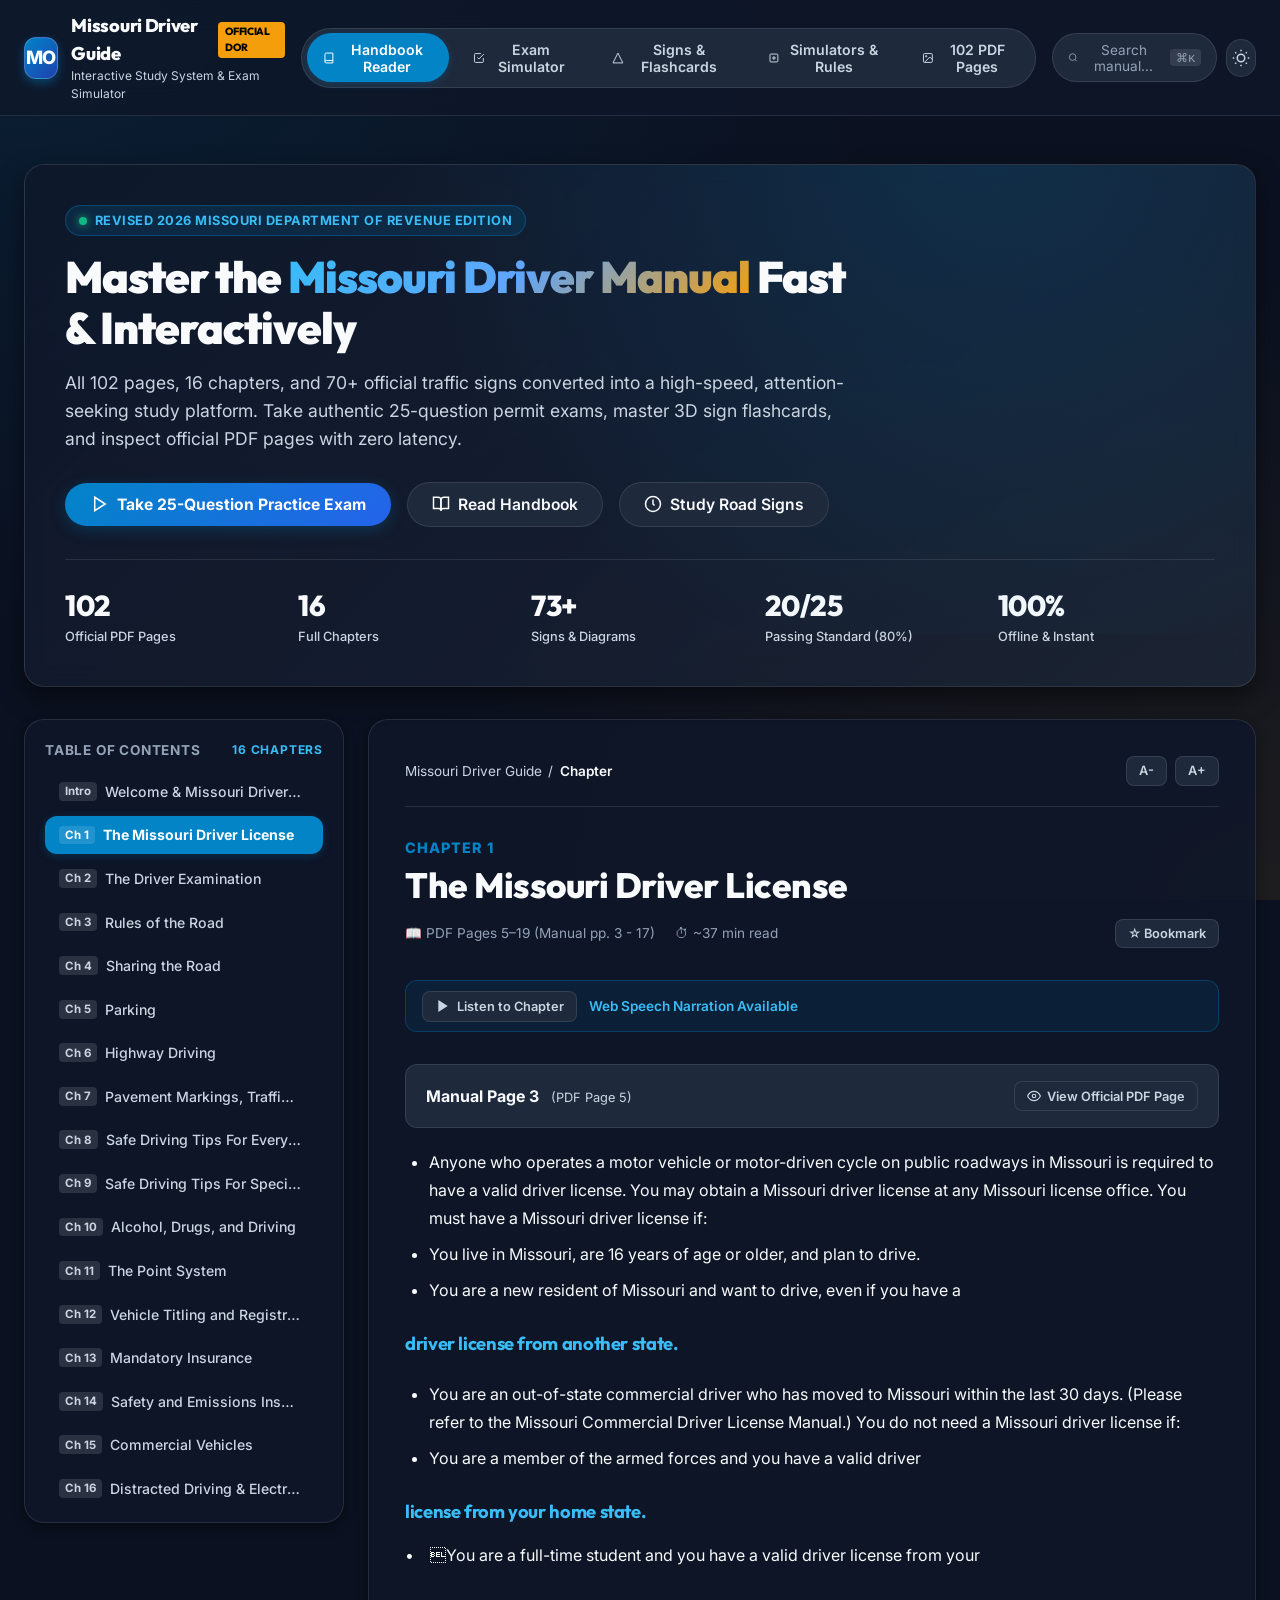
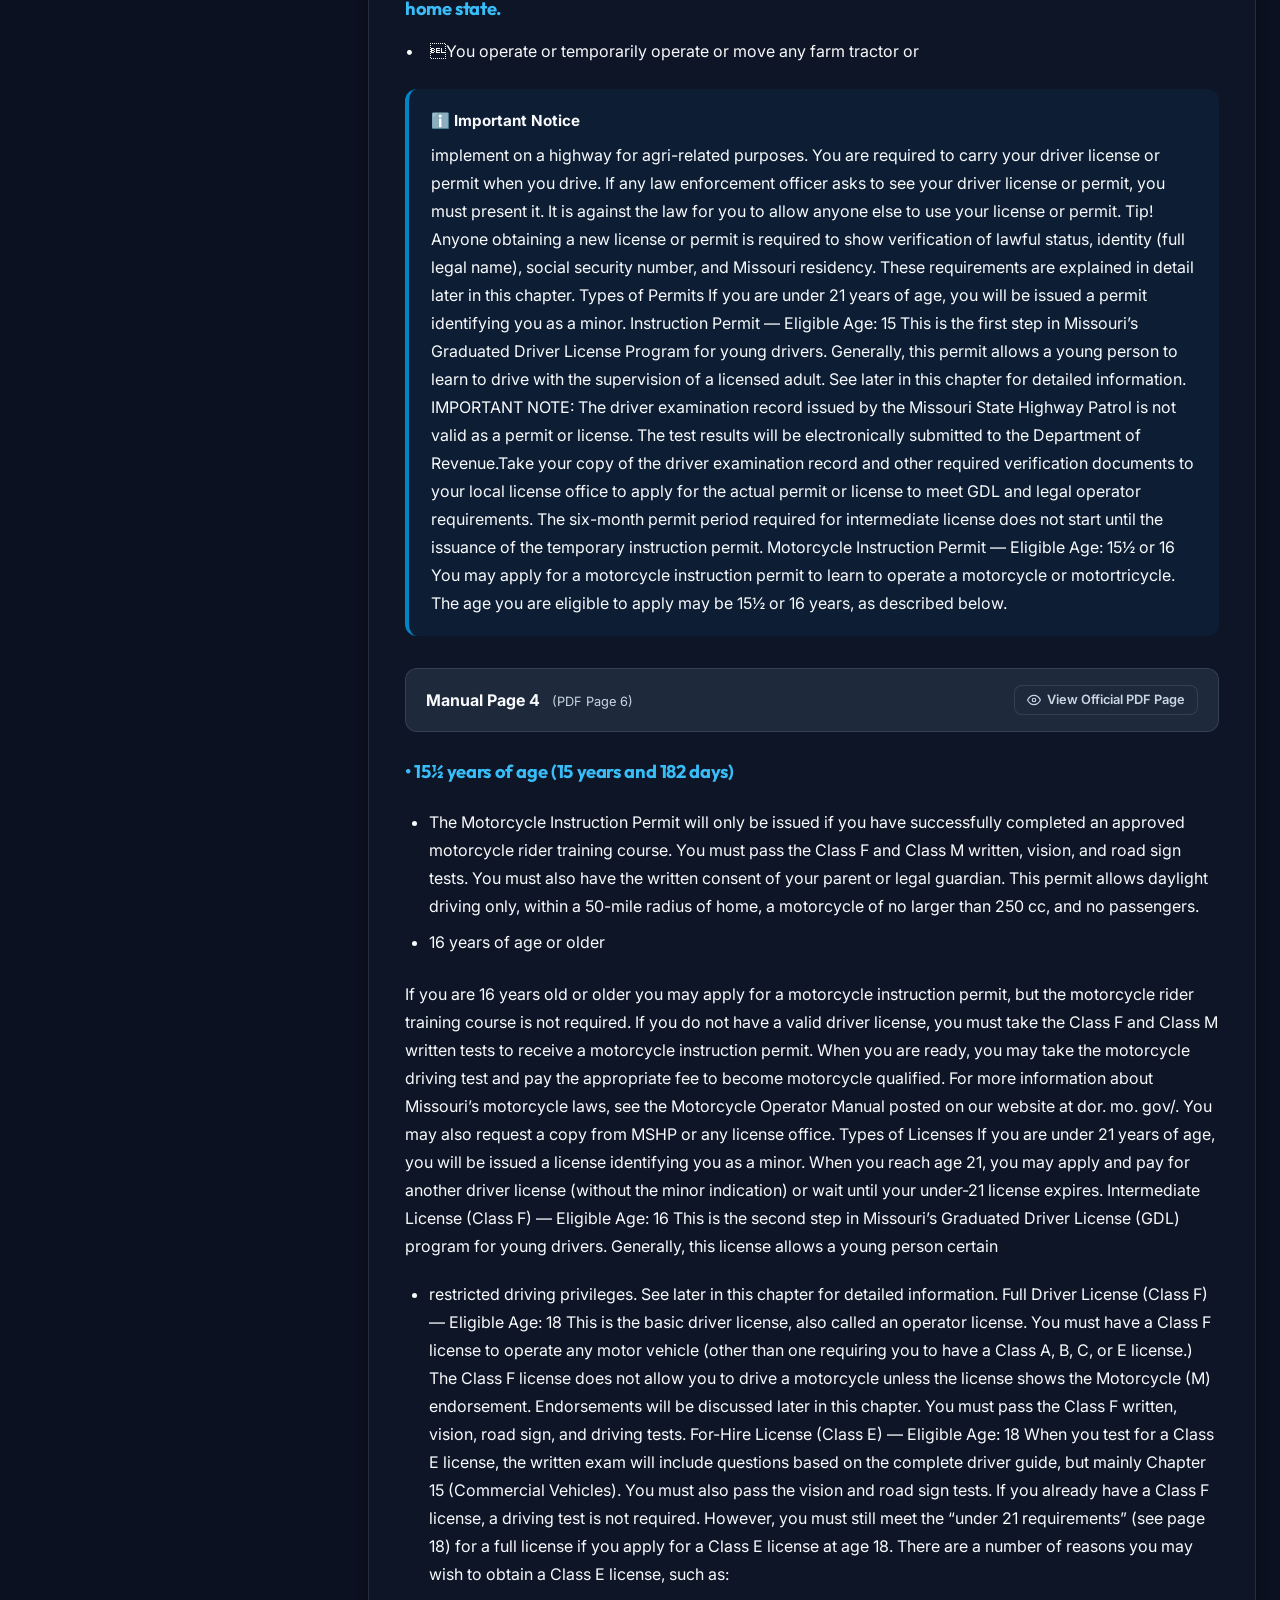
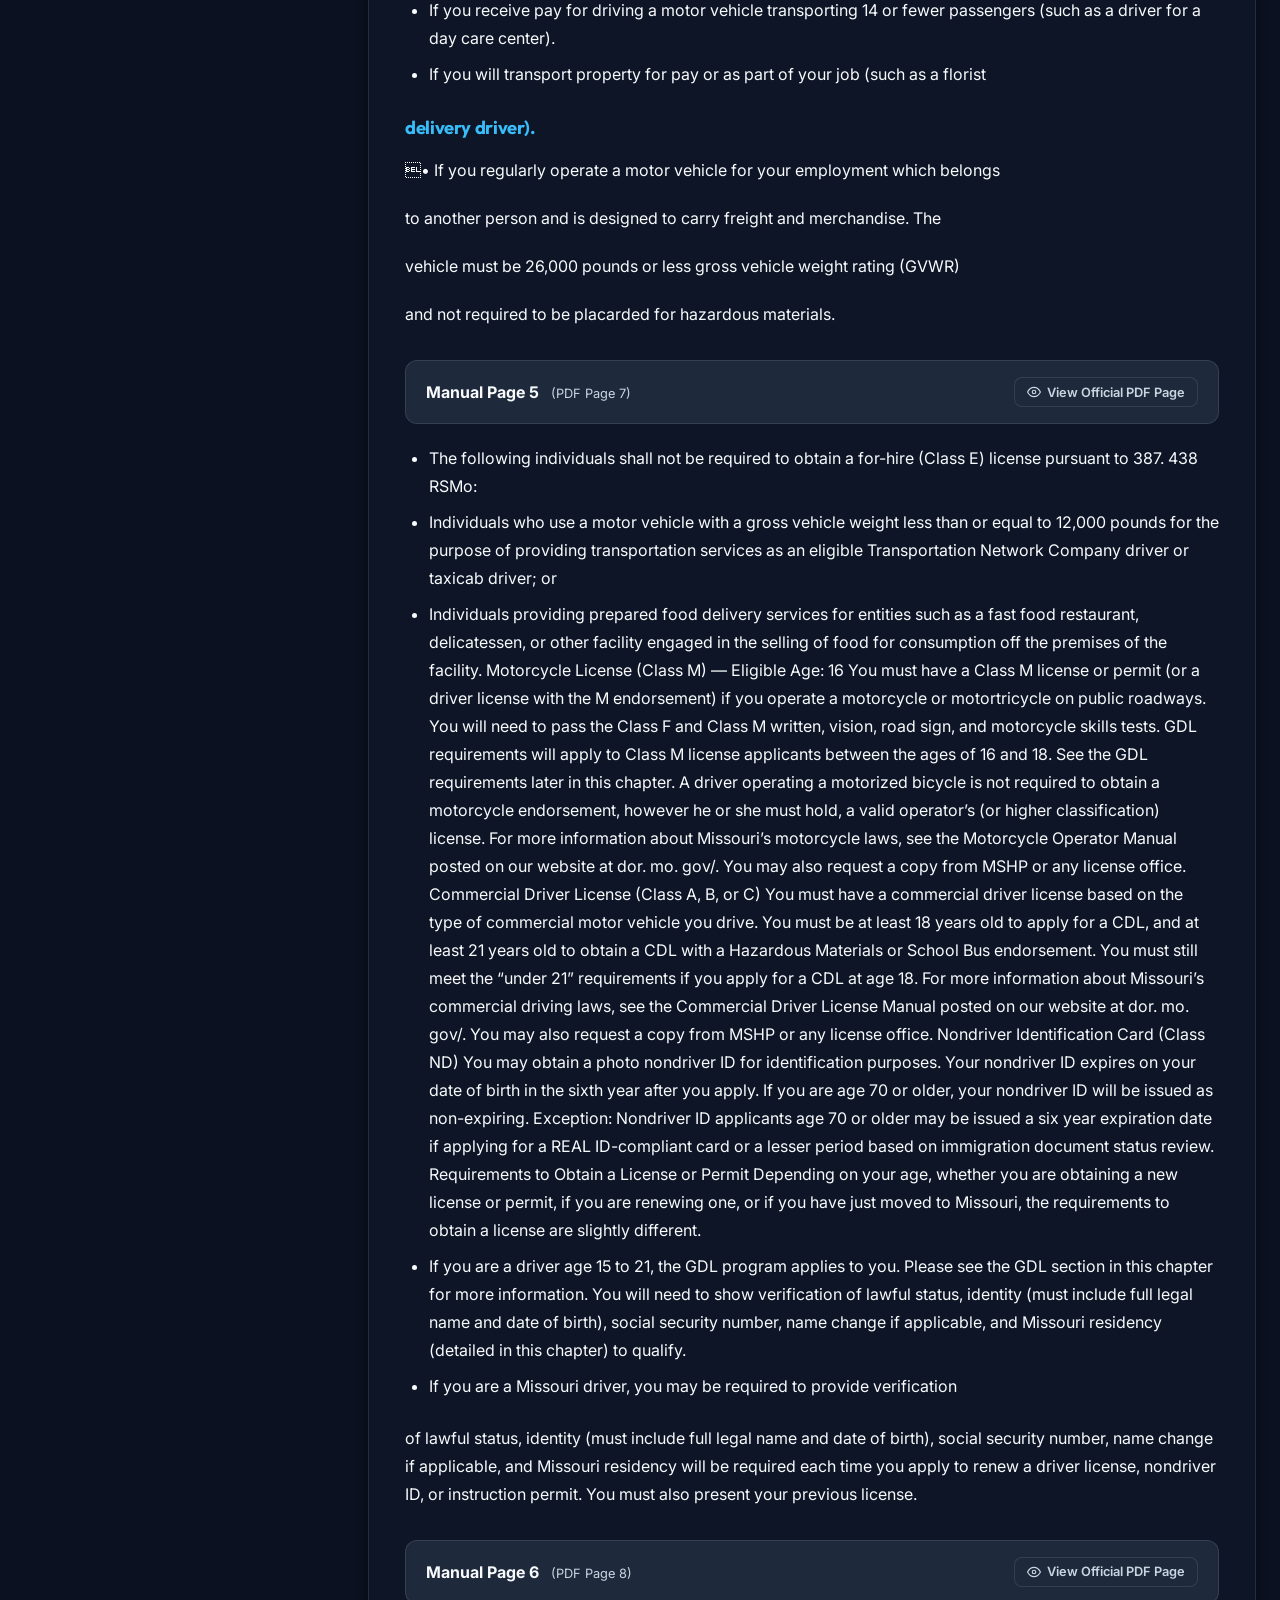
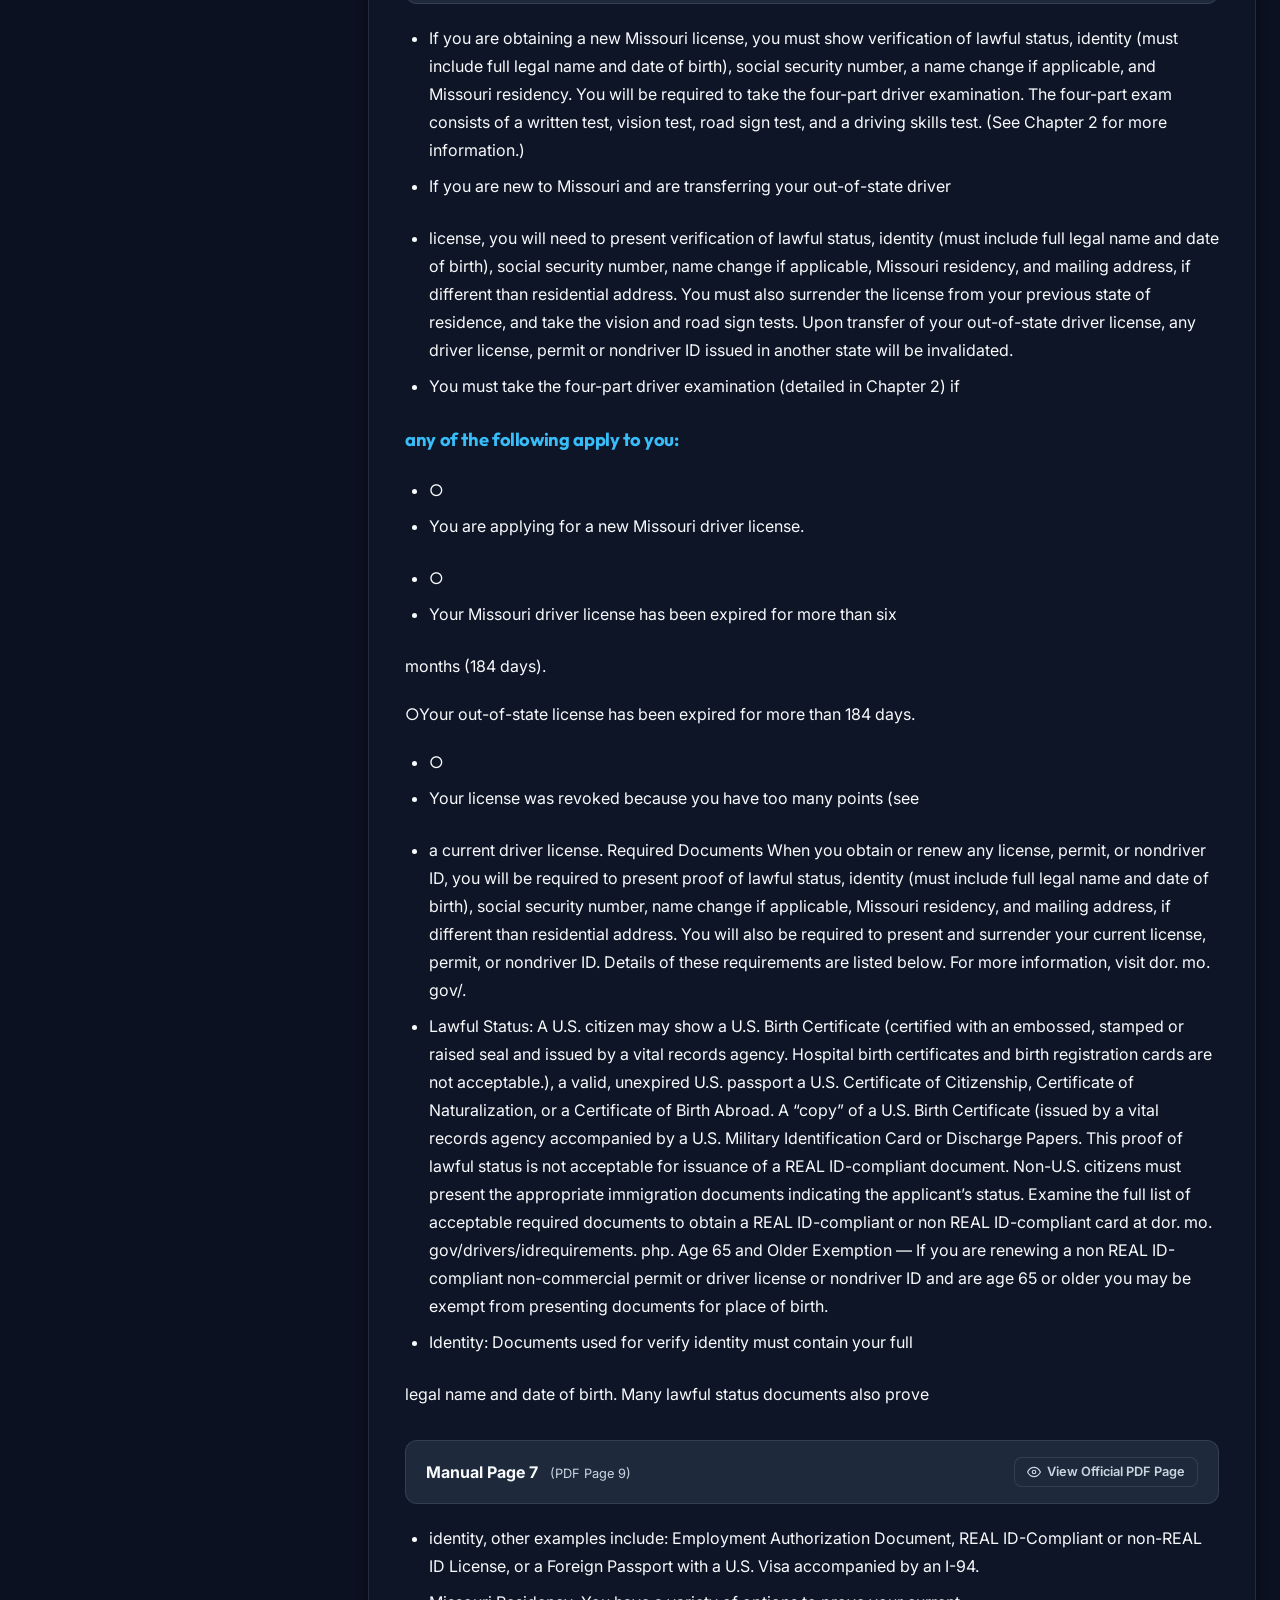
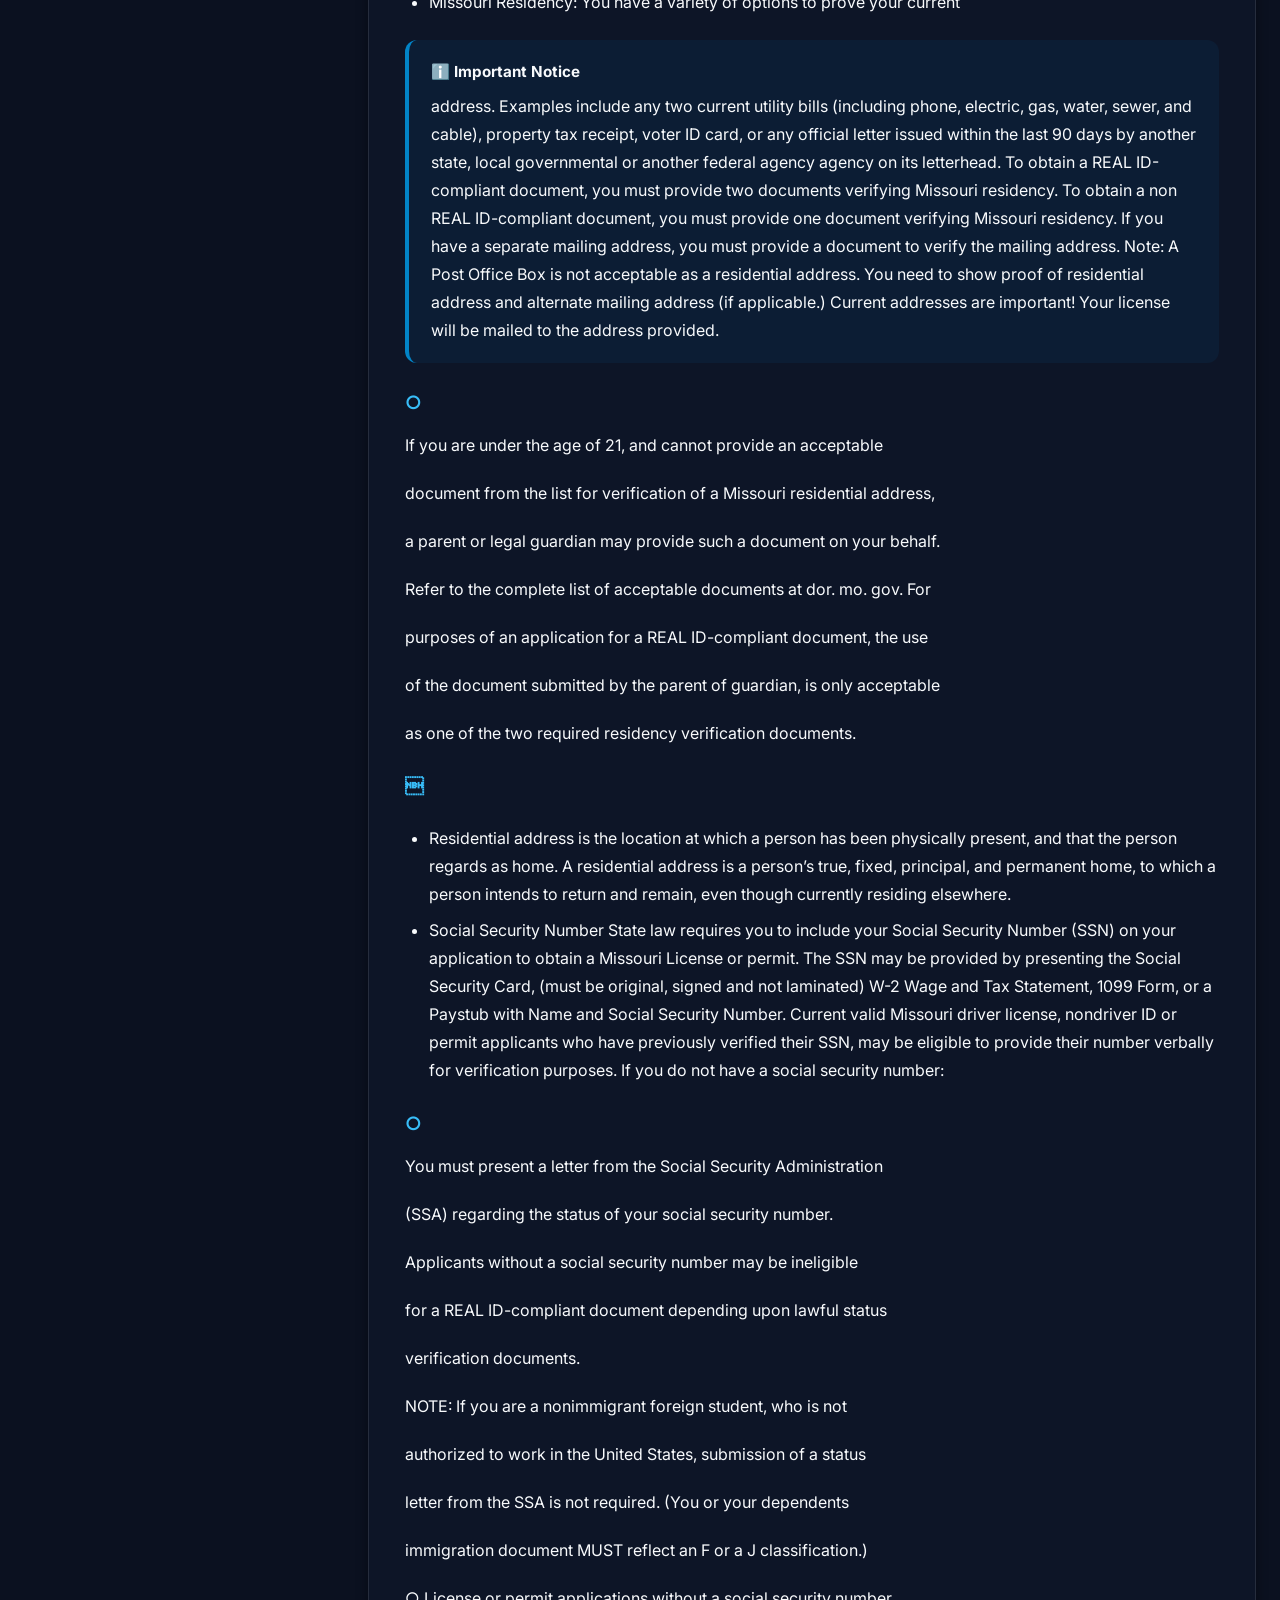
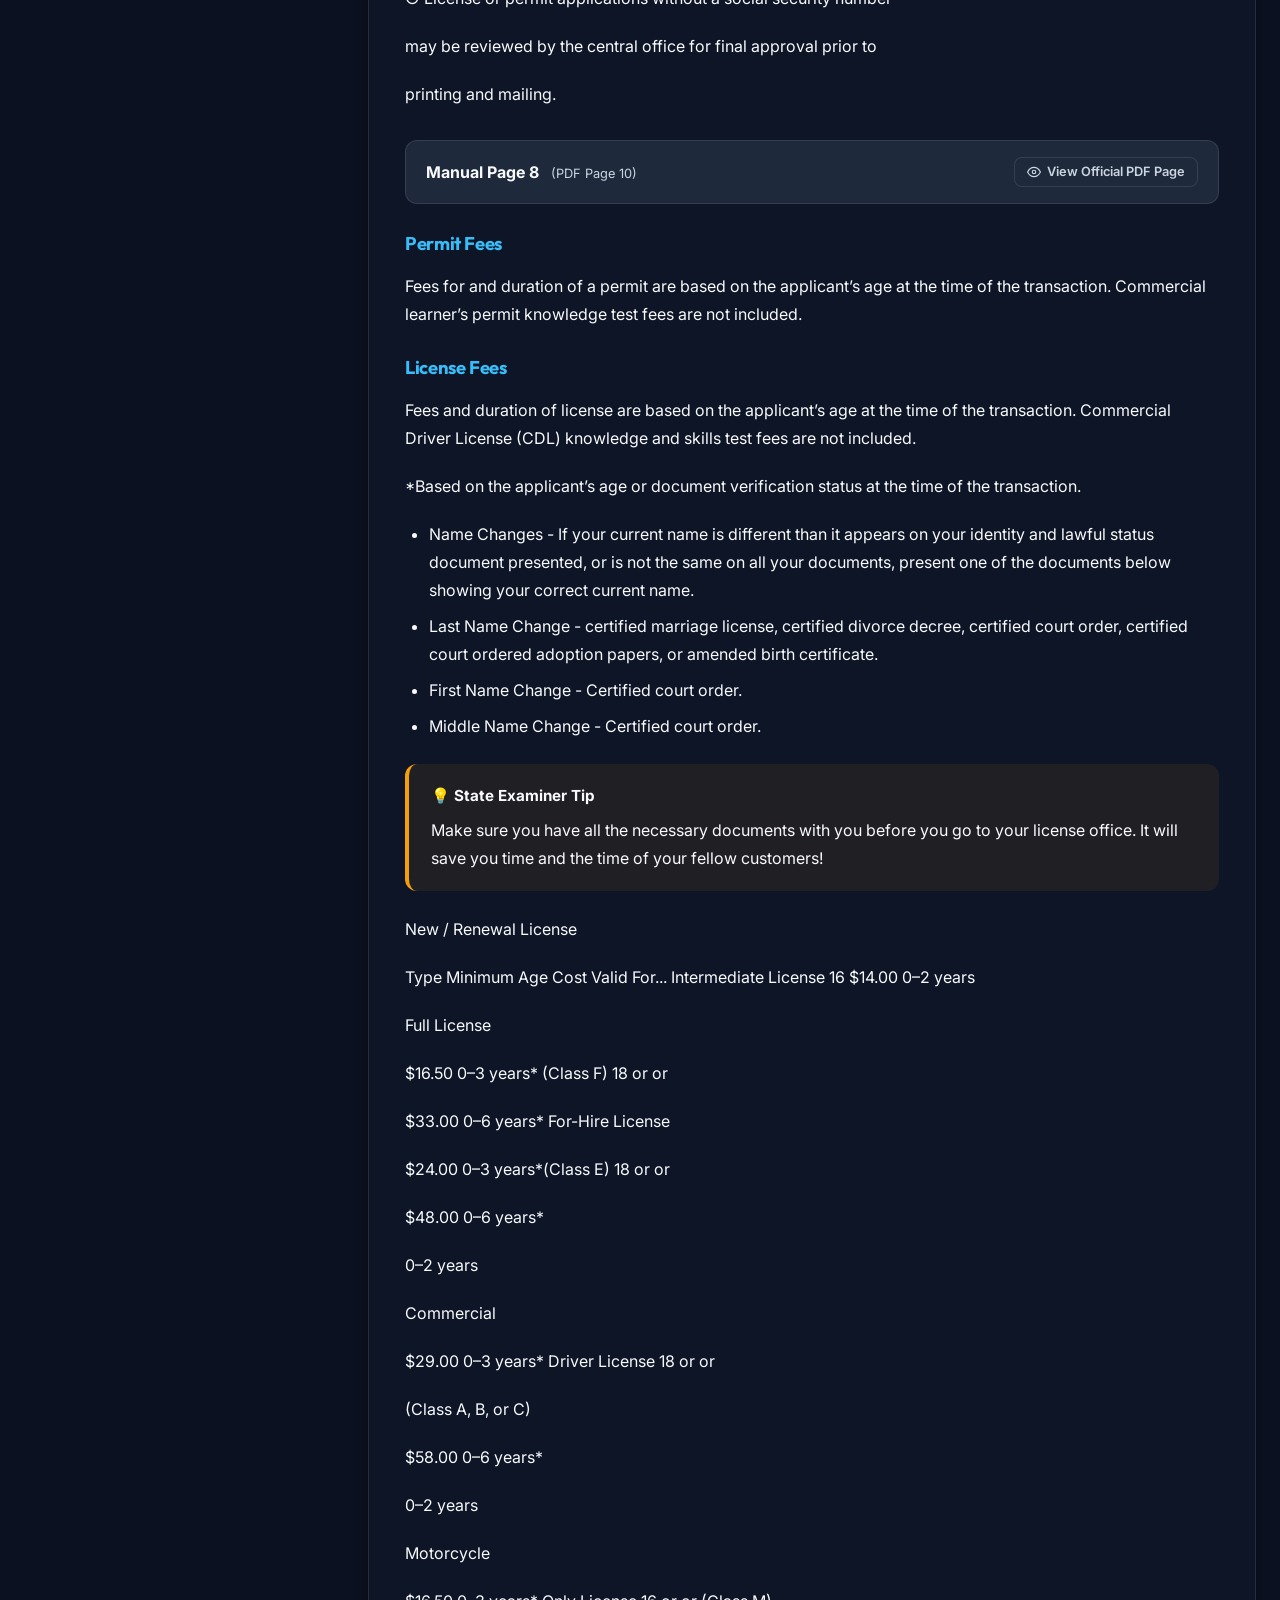
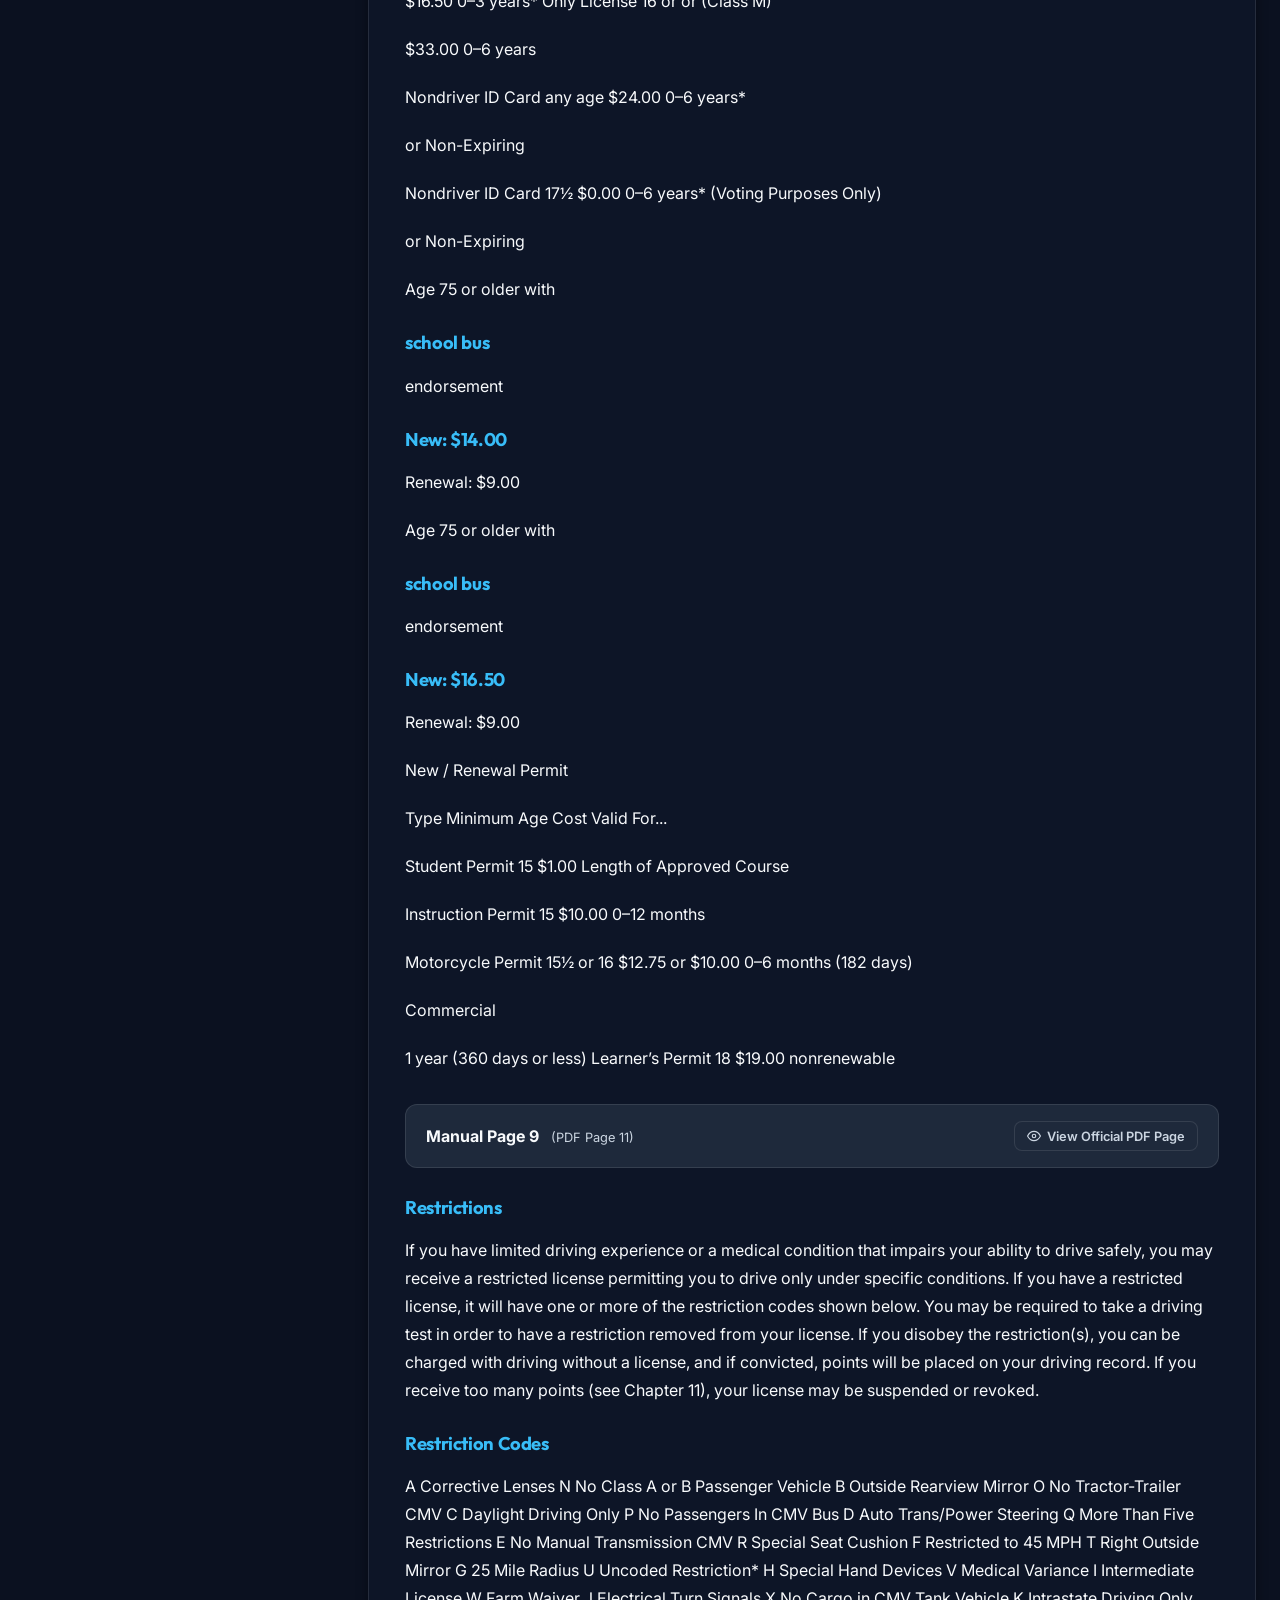
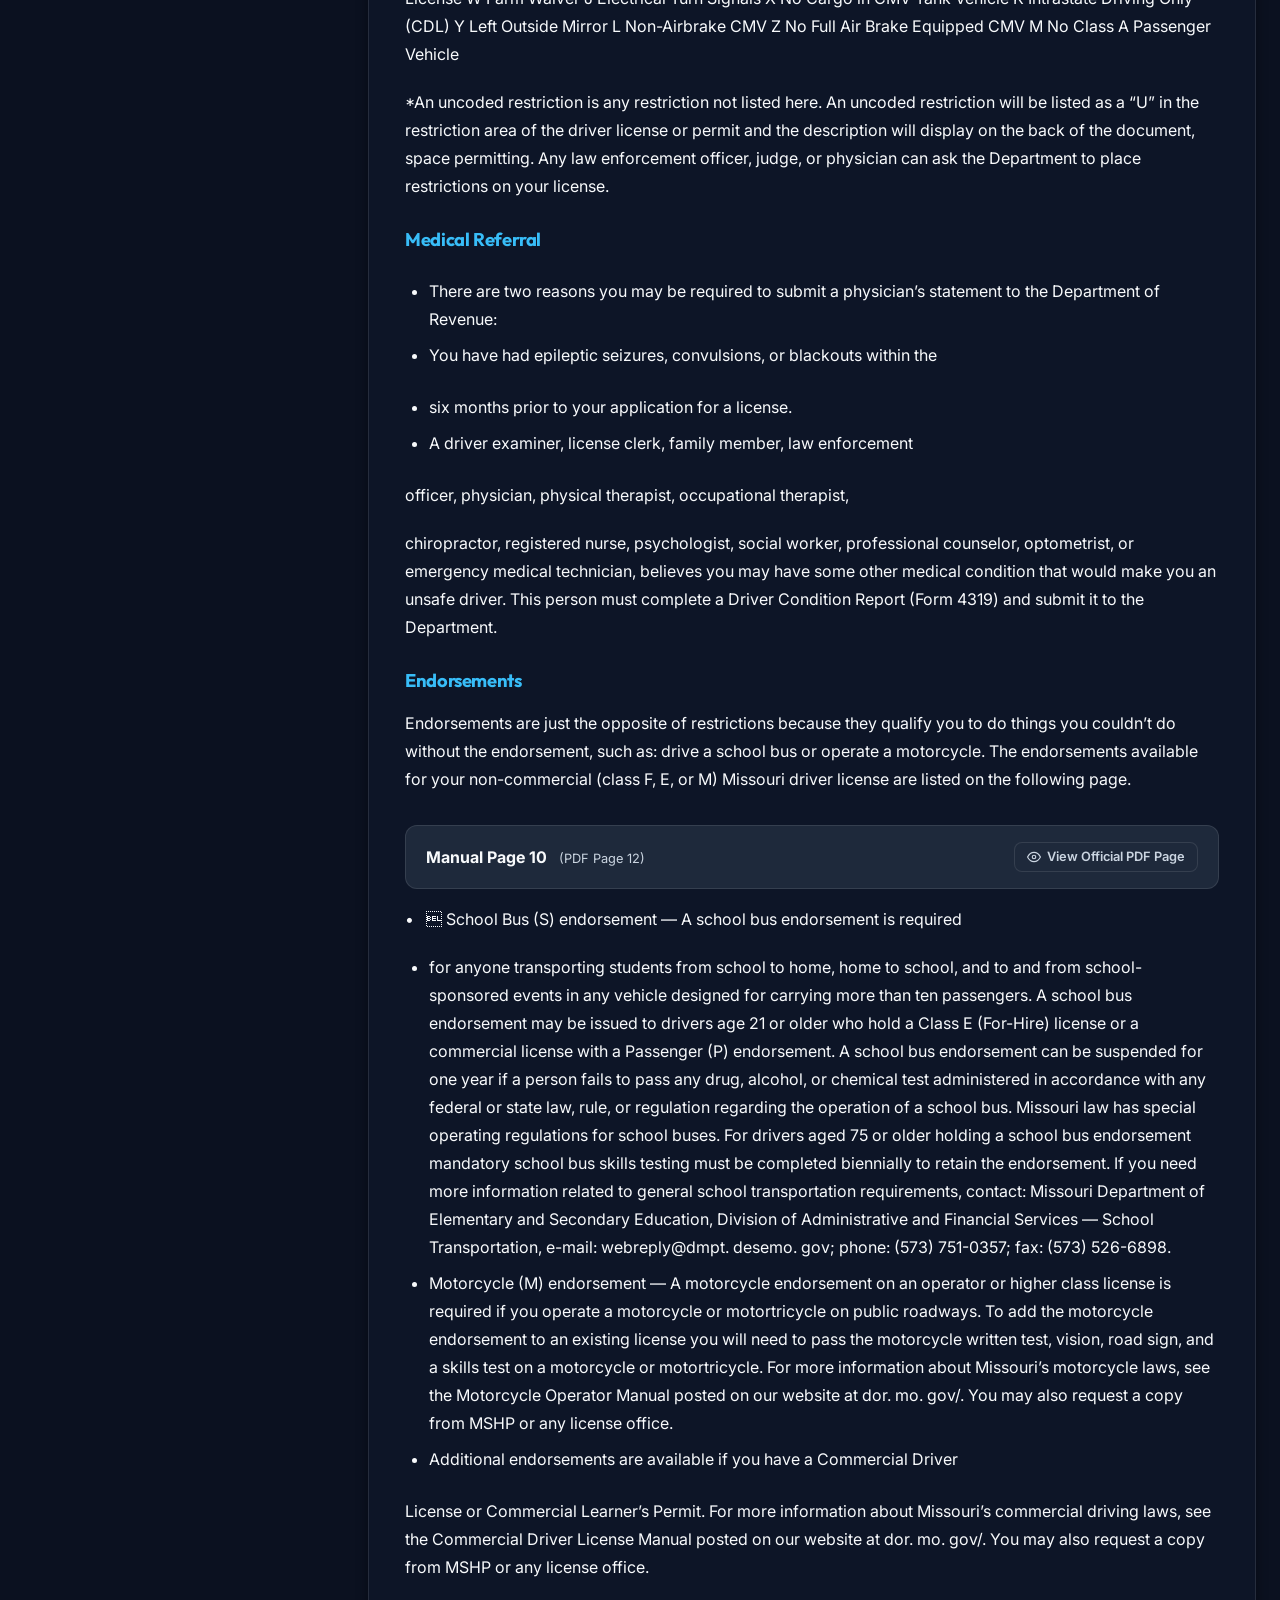
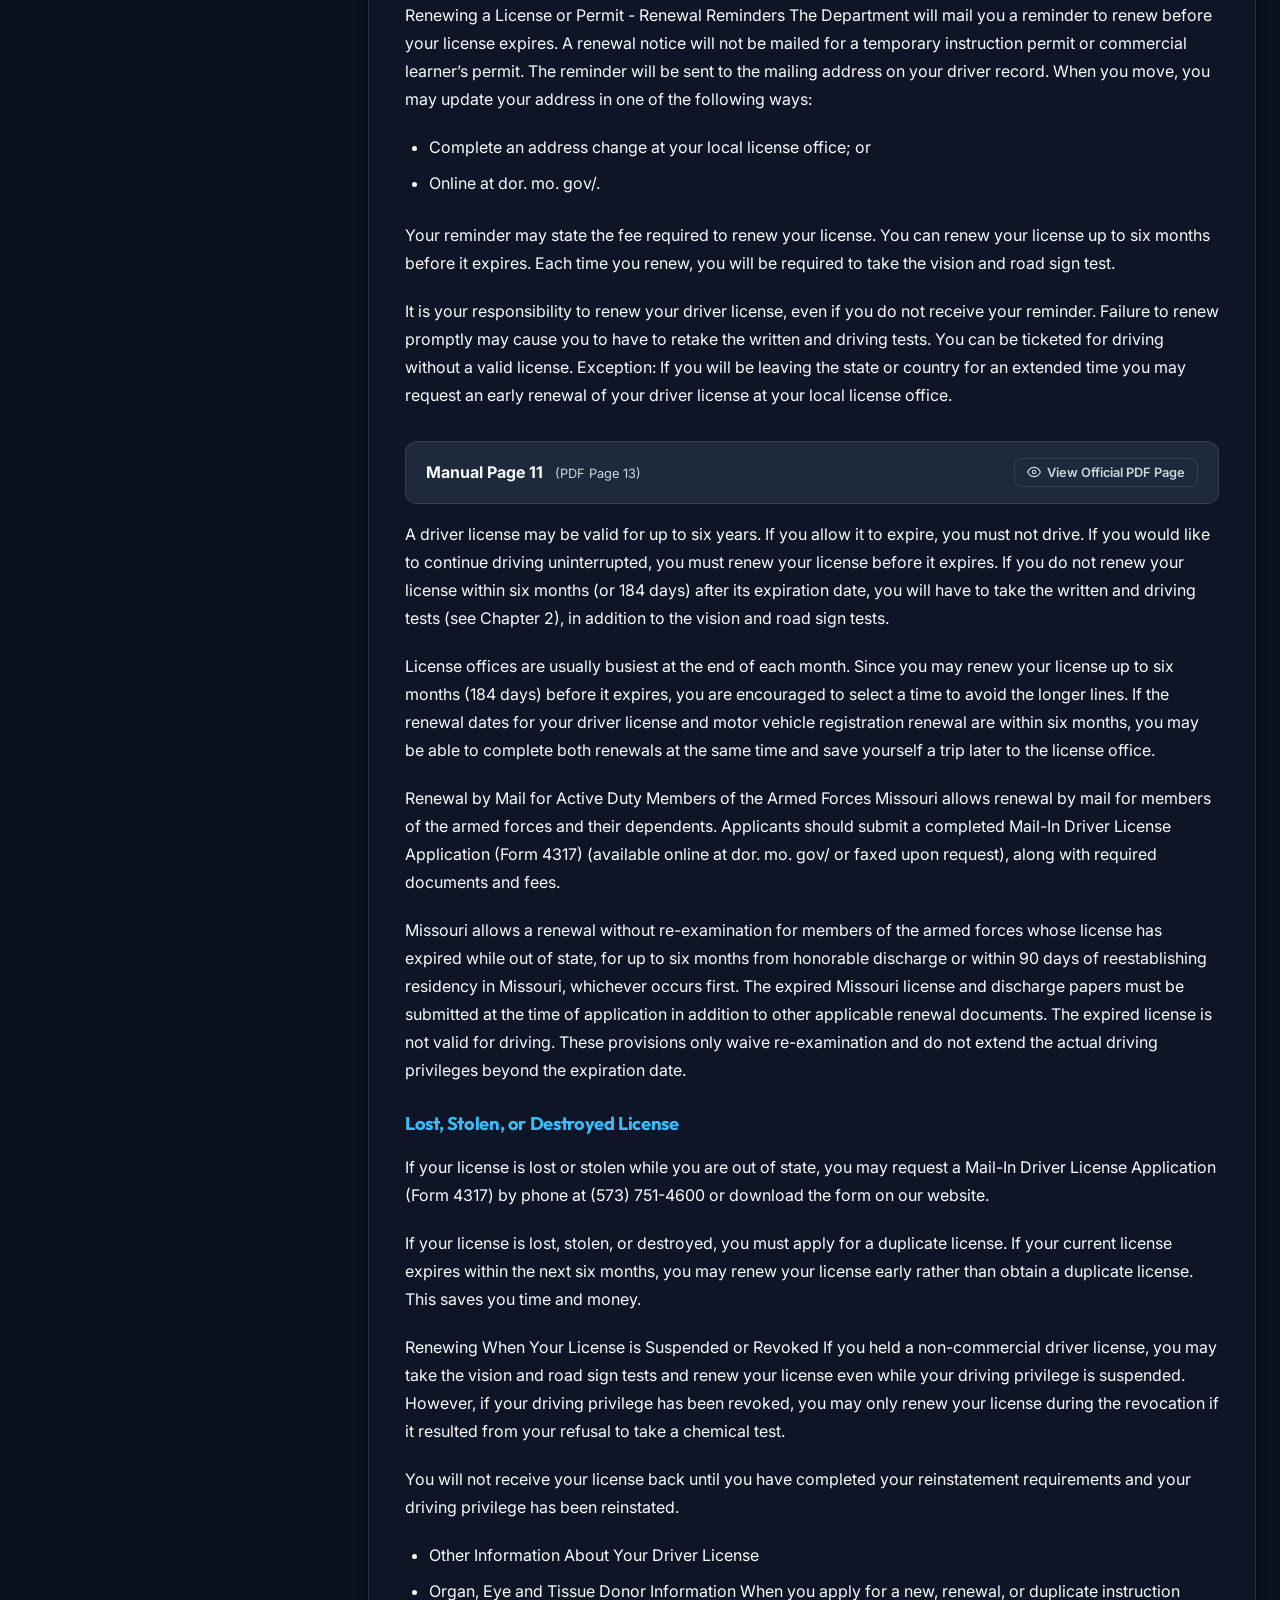
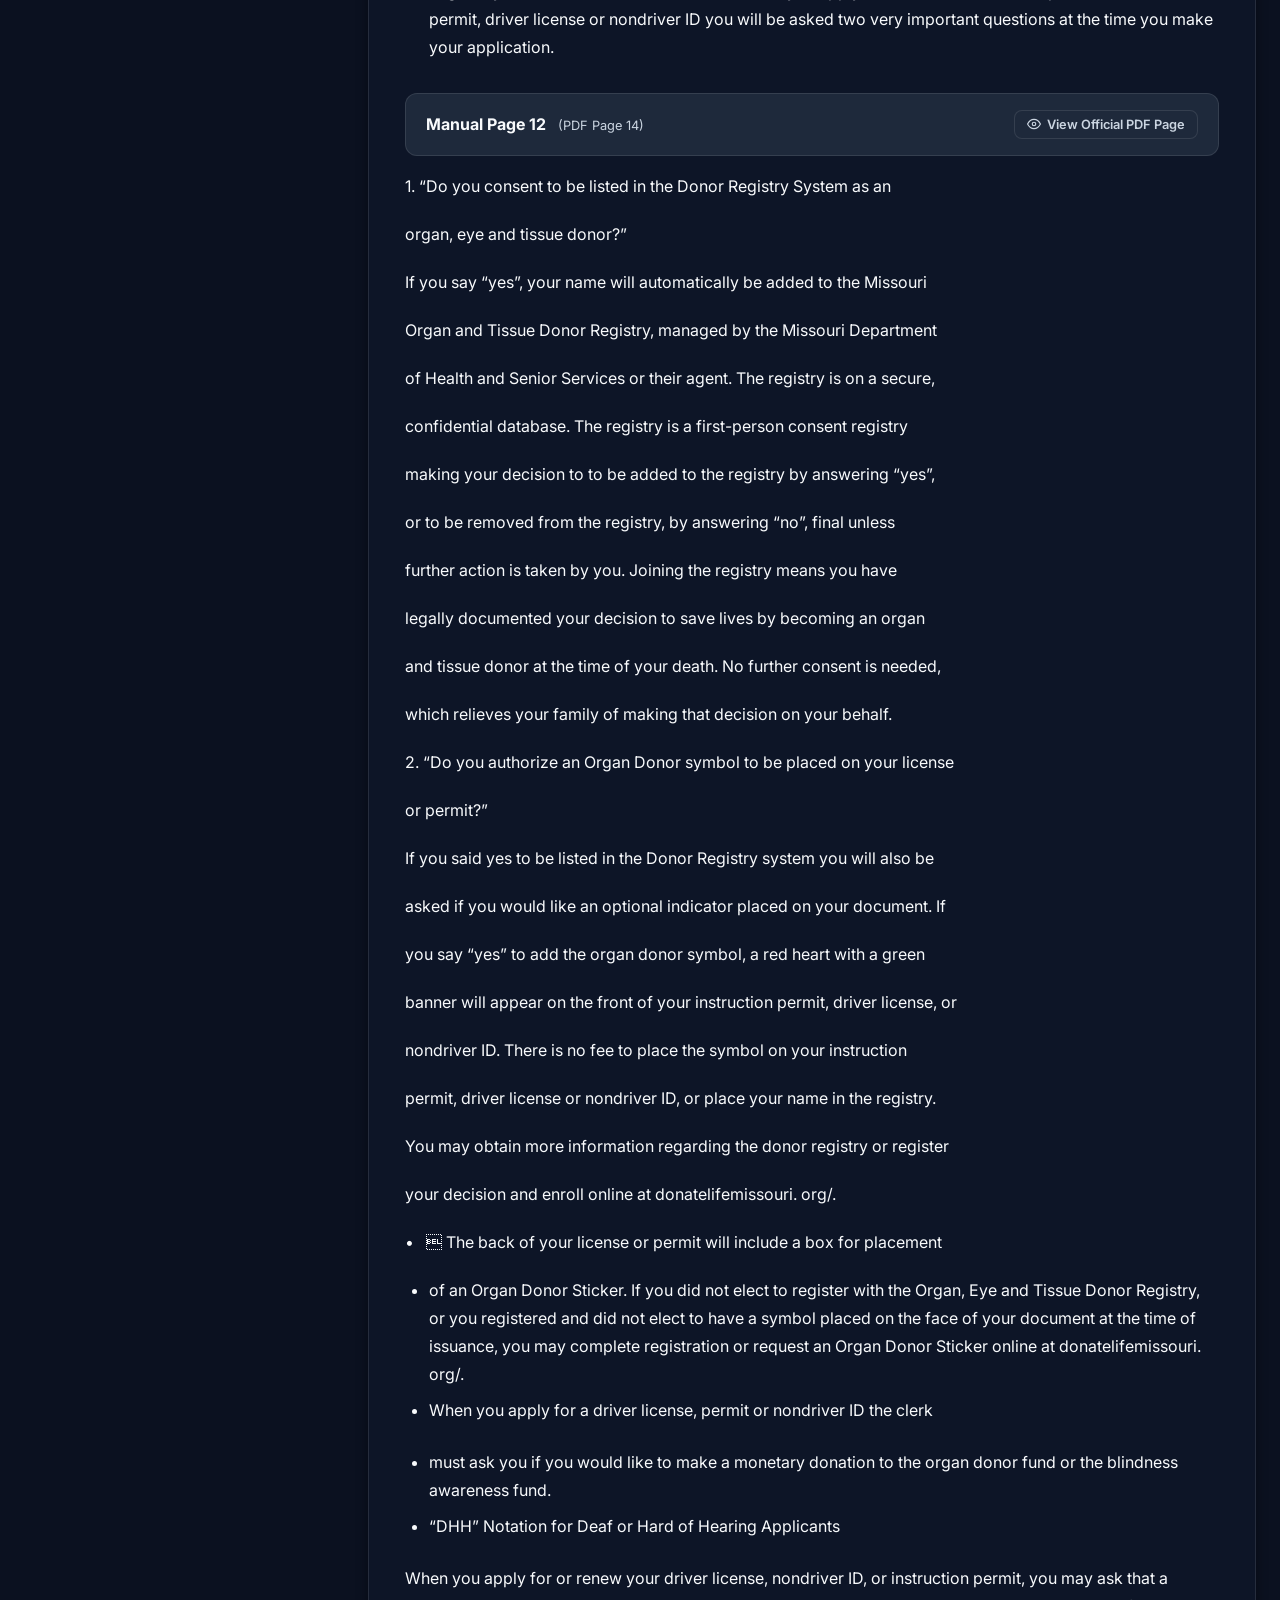
==== commit c3585b49: "feat(mobile): optimize mobile browser experience, touch targets, swipeable navigation, and mobile ch" ====
--- a/index.html
+++ b/index.html
@@ -2,7 +2,7 @@
 <html lang="en" data-theme="dark">
 <head>
   <meta charset="UTF-8" />
-  <meta name="viewport" content="width=device-width, initial-scale=1.0" />
+  <meta name="viewport" content="width=device-width, initial-scale=1.0, viewport-fit=cover" />
   <title>Missouri Driver Guide | Interactive Study Portal & Exam Simulator</title>
   
   <!-- Primary Meta Tags -->
@@ -201,9 +201,21 @@
     <!-- TAB 1: Handbook Reader View                               -->
     <!-- ======================================================== -->
     <div class="tab-pane active" id="tab-reader">
+      <!-- Mobile Chapter Dropdown Bar -->
+      <div class="mobile-chapter-selector-bar">
+        <button class="mobile-chapter-trigger-btn" id="mobile-chapter-trigger-btn" aria-expanded="false" aria-label="Toggle Chapter Table of Contents">
+          <span class="mobile-ch-icon">📚</span>
+          <div class="mobile-ch-info">
+            <span class="mobile-ch-label">CHAPTER MENU</span>
+            <strong class="mobile-ch-title" id="mobile-current-chapter-title">Chapter 1: The Missouri Driver License</strong>
+          </div>
+          <svg class="mobile-ch-chevron" width="18" height="18" viewBox="0 0 24 24" fill="none" stroke="currentColor" stroke-width="2.5"><polyline points="6 9 12 15 18 9"></polyline></svg>
+        </button>
+      </div>
+
       <div class="reader-layout">
         <!-- Sidebar Navigation -->
-        <aside class="reader-sidebar">
+        <aside class="reader-sidebar" id="reader-sidebar">
           <div class="sidebar-heading">
             <span>Table of Contents</span>
             <span style="font-size:0.75rem; color:var(--text-accent);">16 Chapters</span>
--- a/styles.css
+++ b/styles.css
@@ -1640,35 +1640,521 @@
   font-size: 0.88rem;
 }
 
-/* Responsive adjustments */
-@media (max-width: 900px) {
+/* ==========================================================================
+   Comprehensive Mobile & Tablet Responsiveness Suite
+   ========================================================================== */
+
+/* Base touch improvements */
+* {
+  -webkit-tap-highlight-color: transparent;
+}
+
+button, a, input, select {
+  touch-action: manipulation;
+}
+
+/* Mobile Chapter Selector (hidden on desktop) */
+.mobile-chapter-selector-bar {
+  display: none;
+}
+
+/* --------------------------------------------------------------------------
+   Tablets and Medium Screens (<= 992px)
+   -------------------------------------------------------------------------- */
+@media (max-width: 992px) {
+  .site-header {
+    padding: 0.65rem 1rem;
+  }
+  
   .reader-layout {
     grid-template-columns: 1fr;
-  }
+    gap: 1rem;
+  }
+
+  .mobile-chapter-selector-bar {
+    display: block;
+    margin-bottom: 1rem;
+  }
+
+  .mobile-chapter-trigger-btn {
+    width: 100%;
+    display: flex;
+    align-items: center;
+    justify-content: space-between;
+    background: var(--bg-card);
+    border: 1px solid var(--border-color);
+    border-radius: var(--radius-md);
+    padding: 0.85rem 1rem;
+    color: var(--text-primary);
+    cursor: pointer;
+    box-shadow: var(--shadow-sm);
+    transition: all var(--transition-fast);
+  }
+
+  .mobile-chapter-trigger-btn:hover,
+  .mobile-chapter-trigger-btn.active {
+    border-color: var(--primary);
+    background: var(--bg-card-hover);
+  }
+
+  .mobile-ch-icon {
+    font-size: 1.4rem;
+  }
+
+  .mobile-ch-info {
+    flex: 1;
+    display: flex;
+    flex-direction: column;
+    text-align: left;
+    margin: 0 0.85rem;
+    overflow: hidden;
+  }
+
+  .mobile-ch-label {
+    font-size: 0.7rem;
+    font-weight: 800;
+    color: var(--text-accent);
+    letter-spacing: 0.5px;
+    text-transform: uppercase;
+  }
+
+  .mobile-ch-title {
+    font-size: 0.95rem;
+    color: var(--text-primary);
+    white-space: nowrap;
+    overflow: hidden;
+    text-overflow: ellipsis;
+  }
+
+  .mobile-ch-chevron {
+    transition: transform var(--transition-normal);
+    color: var(--text-muted);
+    flex-shrink: 0;
+  }
+
+  .mobile-chapter-trigger-btn.active .mobile-ch-chevron {
+    transform: rotate(180deg);
+    color: var(--primary);
+  }
+
   .reader-sidebar {
+    display: none;
     position: static;
-    max-height: 300px;
-  }
+    max-height: 50vh;
+    overflow-y: auto;
+    margin-bottom: 1.25rem;
+    border: 1px solid var(--primary);
+    box-shadow: var(--shadow-lg);
+  }
+
+  .reader-sidebar.open {
+    display: block;
+    animation: fadeInDown 0.2s ease-out;
+  }
+
+  @keyframes fadeInDown {
+    from { opacity: 0; transform: translateY(-8px); }
+    to { opacity: 1; transform: translateY(0); }
+  }
+
   .hero-title {
     font-size: 2.1rem;
   }
+
   .simulators-grid {
     grid-template-columns: 1fr;
   }
 }
 
-@media (max-width: 640px) {
+/* --------------------------------------------------------------------------
+   Mobile Phones & Small Tablets (<= 768px)
+   -------------------------------------------------------------------------- */
+@media (max-width: 768px) {
+  /* Sticky Header with two neat rows */
   .site-header {
+    display: flex;
+    flex-wrap: wrap;
+    align-items: center;
+    justify-content: space-between;
+    padding: max(0.5rem, env(safe-area-inset-top)) max(0.85rem, env(safe-area-inset-right)) 0.5rem max(0.85rem, env(safe-area-inset-left));
+    gap: 0.5rem;
+  }
+
+  .brand-wrapper {
+    order: 1;
+    gap: 0.6rem;
+  }
+
+  .brand-badge {
+    width: 36px;
+    height: 36px;
+    font-size: 0.95rem;
+  }
+
+  .brand-name {
+    font-size: 1.05rem;
+  }
+
+  .brand-subtitle {
+    display: none;
+  }
+
+  .header-actions {
+    order: 2;
+    gap: 0.45rem;
+  }
+
+  .search-trigger-btn {
+    padding: 0.45rem 0.65rem;
+  }
+
+  .search-trigger-btn span {
+    display: none;
+  }
+
+  /* Horizontal swipeable navigation pills */
+  .nav-tabs {
+    order: 3;
+    width: 100%;
+    display: flex;
+    overflow-x: auto;
+    overflow-y: hidden;
+    -webkit-overflow-scrolling: touch;
+    scrollbar-width: none;
+    padding: 0.25rem;
+    gap: 0.35rem;
+    border-radius: var(--radius-md);
+  }
+
+  .nav-tabs::-webkit-scrollbar {
+    display: none;
+  }
+
+  .nav-tab-btn {
+    flex-shrink: 0;
+    padding: 0.45rem 0.75rem;
+    font-size: 0.82rem;
+    white-space: nowrap;
+    min-height: 38px;
+  }
+
+  /* Main content container mobile padding */
+  .main-content {
+    padding: 1rem 0.75rem 3rem;
+  }
+
+  /* Hero Banner */
+  .hero-banner {
+    padding: 0.75rem 0.75rem 0.25rem;
+  }
+
+  .hero-glass {
+    padding: 1.35rem 1rem;
+    border-radius: var(--radius-md);
+  }
+
+  .hero-title {
+    font-size: 1.6rem;
+    line-height: 1.25;
+  }
+
+  .hero-desc {
+    font-size: 0.92rem;
+    line-height: 1.55;
+  }
+
+  .hero-actions {
+    flex-direction: column;
+    width: 100%;
+    gap: 0.6rem;
+  }
+
+  .hero-actions .btn-primary,
+  .hero-actions .btn-secondary {
+    width: 100%;
+    justify-content: center;
+    padding: 0.75rem 1rem;
+    font-size: 0.92rem;
+    min-height: 46px;
+  }
+
+  .hero-stats-grid {
+    grid-template-columns: repeat(2, 1fr);
+    gap: 0.75rem;
+    margin-top: 1.25rem;
+    padding-top: 1rem;
+  }
+
+  .stat-val {
+    font-size: 1.45rem;
+  }
+
+  .stat-label {
+    font-size: 0.72rem;
+  }
+
+  /* Reader View */
+  .reader-toolbar {
     flex-direction: column;
     align-items: stretch;
-  }
-  .nav-tabs {
+    gap: 0.75rem;
+    padding: 0.75rem;
+  }
+
+  .reader-breadcrumbs {
+    font-size: 0.82rem;
+  }
+
+  .reader-controls {
+    justify-content: space-between;
+  }
+
+  .reader-chapter-card {
+    padding: 1.25rem 0.95rem;
+    border-radius: var(--radius-md);
+  }
+
+  .chapter-heading-title {
+    font-size: 1.5rem;
+    line-height: 1.25;
+  }
+
+  .chapter-meta-bar {
+    flex-direction: column;
+    align-items: flex-start;
+    gap: 0.5rem;
+  }
+
+  .audio-bar {
+    flex-direction: column;
+    align-items: stretch;
+    gap: 0.75rem;
+    padding: 0.85rem;
+  }
+
+  .audio-bar-controls {
+    justify-content: center;
+  }
+
+  /* Exam View */
+  .exam-active-card,
+  .exam-welcome-card,
+  .exam-result-card {
+    padding: 1.25rem 0.95rem;
+    border-radius: var(--radius-md);
+  }
+
+  .exam-title {
+    font-size: 1.6rem;
+  }
+
+  .exam-rules-grid {
+    grid-template-columns: 1fr;
+    gap: 0.65rem;
+  }
+
+  .exam-header-bar {
+    flex-direction: column;
+    align-items: stretch;
+    gap: 0.75rem;
+  }
+
+  .exam-progress-wrap {
+    max-width: 100%;
+  }
+
+  .exam-timer {
+    align-self: flex-start;
+    font-size: 0.95rem;
+  }
+
+  .exam-question-text {
+    font-size: 1.1rem;
+    line-height: 1.45;
+  }
+
+  .exam-option-item {
+    padding: 0.75rem 0.85rem;
+    min-height: 50px;
+    gap: 0.75rem;
+  }
+
+  .exam-option-letter {
+    width: 32px;
+    height: 32px;
+    min-width: 32px;
+    font-size: 0.85rem;
+  }
+
+  .exam-option-text {
+    font-size: 0.92rem;
+    line-height: 1.4;
+  }
+
+  .exam-feedback-card {
+    padding: 1rem;
+    border-radius: var(--radius-md);
+  }
+
+  .exam-actions-bar {
+    flex-direction: column;
+    gap: 0.75rem;
+  }
+
+  .exam-actions-bar button {
+    width: 100%;
+    justify-content: center;
+    min-height: 48px;
+  }
+
+  /* Signs Lab - 2 Columns on Phones */
+  .signs-categories-bar {
     overflow-x: auto;
-  }
-  .hero-glass {
-    padding: 1.5rem;
-  }
+    -webkit-overflow-scrolling: touch;
+    scrollbar-width: none;
+    padding-bottom: 0.4rem;
+  }
+
+  .signs-categories-bar::-webkit-scrollbar {
+    display: none;
+  }
+
+  .flashcards-grid {
+    grid-template-columns: repeat(2, 1fr);
+    gap: 0.75rem;
+  }
+
+  .flip-card {
+    height: 250px;
+  }
+
+  .flip-card-front,
+  .flip-card-back {
+    padding: 0.85rem 0.65rem;
+    border-radius: var(--radius-md);
+  }
+
+  .flip-card-image-box {
+    width: 105px;
+    height: 105px;
+    margin-bottom: 0.65rem;
+    padding: 0.35rem;
+  }
+
+  .flip-card-title {
+    font-size: 0.88rem;
+    line-height: 1.25;
+  }
+
+  .flip-card-badge {
+    font-size: 0.65rem;
+    padding: 0.15rem 0.45rem;
+  }
+
+  .flip-card-rule {
+    font-size: 0.8rem;
+    line-height: 1.35;
+  }
+
+  /* Simulators & Calculators */
+  .simulators-grid {
+    grid-template-columns: 1fr;
+    gap: 1.25rem;
+  }
+
+  .sim-card {
+    padding: 1.25rem 0.95rem;
+    border-radius: var(--radius-md);
+  }
+
+  .sim-slider-row {
+    flex-direction: column;
+    align-items: stretch;
+    gap: 0.75rem;
+  }
+
+  .sim-pavement-toggles {
+    display: flex;
+    width: 100%;
+  }
+
+  .sim-pavement-btn {
+    flex: 1;
+    text-align: center;
+    min-height: 44px;
+  }
+
+  /* PDF Mirror Grid */
+  #pdf-mirror-pages-grid {
+    grid-template-columns: repeat(auto-fill, minmax(85px, 1fr)) !important;
+    gap: 0.6rem !important;
+  }
+
+  /* PDF Lightbox Modal */
+  .mirror-modal {
+    padding: 0.35rem;
+  }
+
+  .mirror-dialog {
+    max-height: 96vh;
+    border-radius: var(--radius-md);
+  }
+
+  .mirror-header {
+    padding: 0.65rem 0.85rem;
+  }
+
+  .mirror-body {
+    padding: 0.5rem;
+  }
+
+  /* Search Modal on Mobile */
+  .modal-backdrop {
+    padding-top: 0.65rem;
+    align-items: flex-start;
+  }
+
+  .search-dialog {
+    width: 96%;
+    max-height: 85vh;
+    border-radius: var(--radius-md);
+  }
+
+  .search-input-wrap {
+    padding: 0.75rem 0.85rem;
+  }
+
+  .search-main-input {
+    font-size: 1rem;
+  }
+
+  .search-results-list {
+    max-height: 65vh;
+  }
+}
+
+/* --------------------------------------------------------------------------
+   Small Mobile Phones (<= 400px)
+   -------------------------------------------------------------------------- */
+@media (max-width: 400px) {
+  .flashcards-grid {
+    grid-template-columns: 1fr;
+  }
+
+  .flip-card {
+    height: 270px;
+  }
+
+  .flip-card-image-box {
+    width: 120px;
+    height: 120px;
+  }
+
   .hero-title {
-    font-size: 1.75rem;
-  }
-}
+    font-size: 1.4rem;
+  }
+
+  .hero-stats-grid {
+    grid-template-columns: 1fr;
+  }
+}
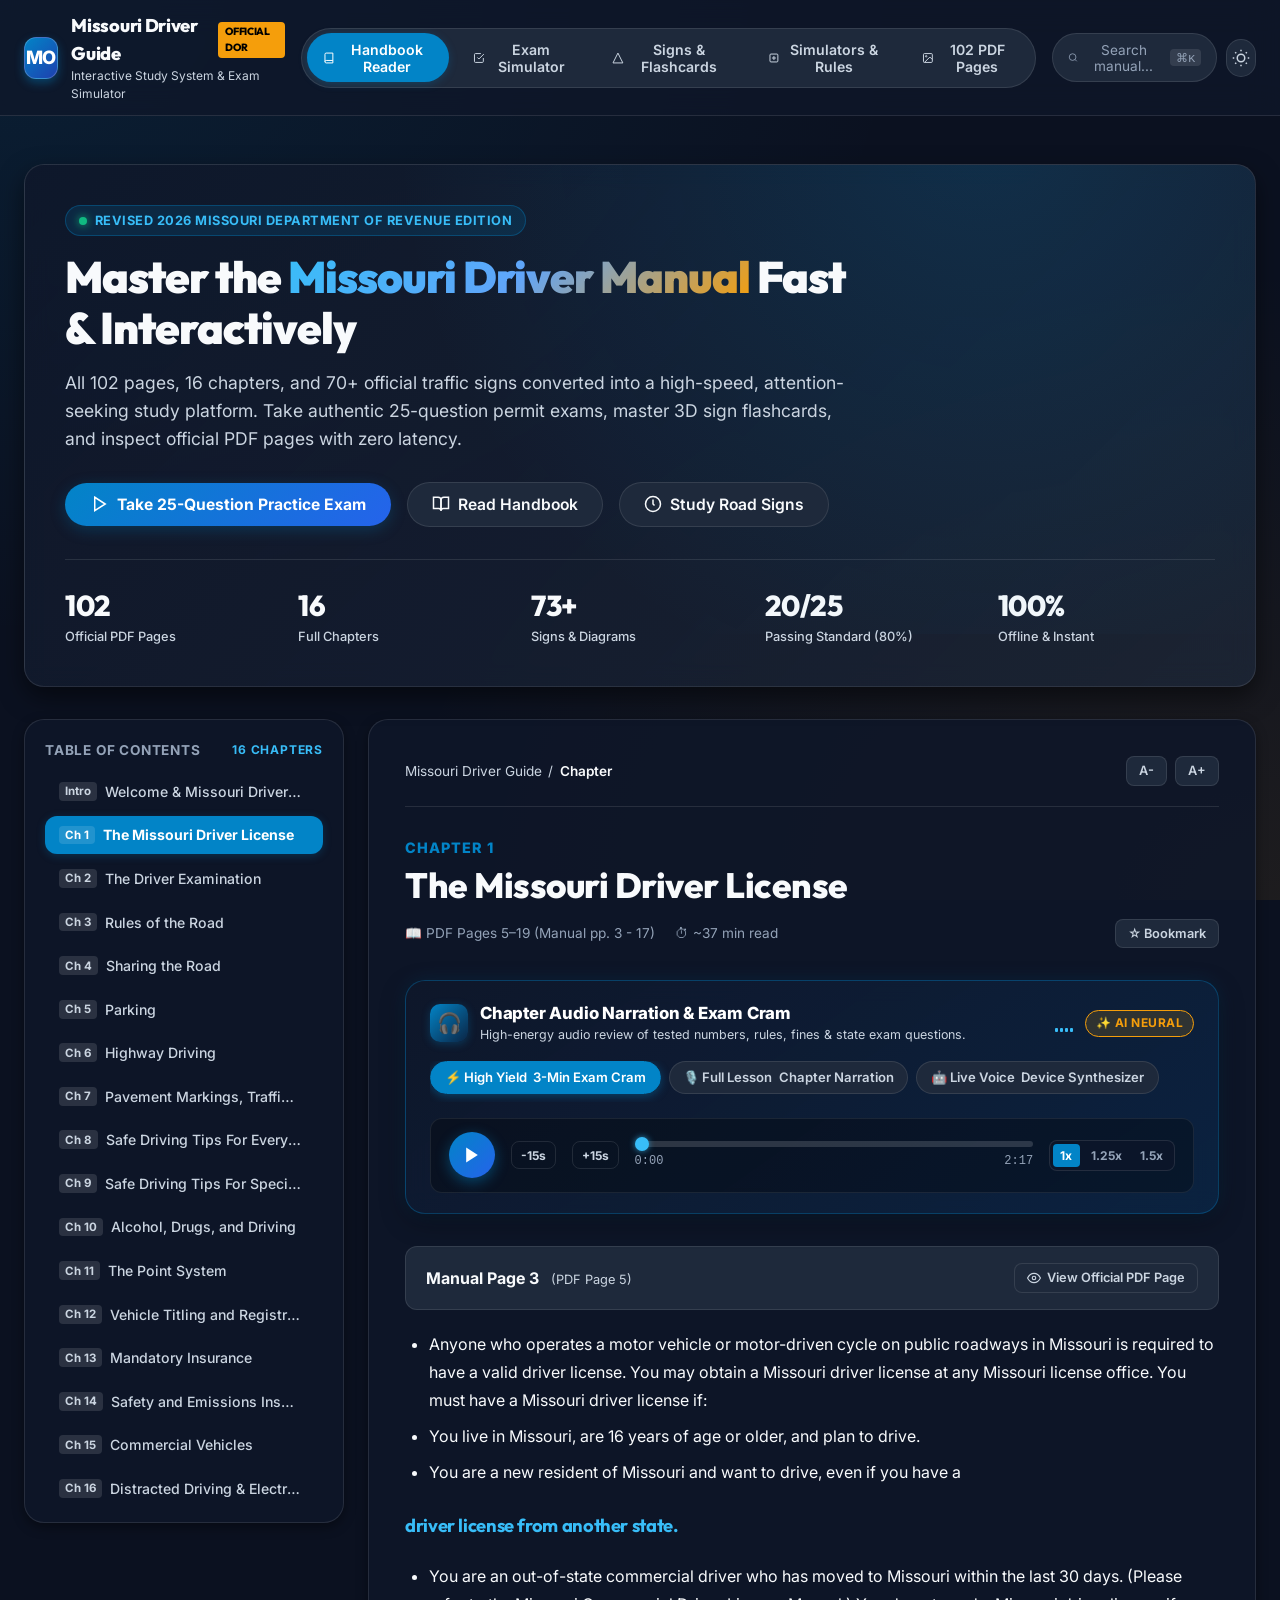
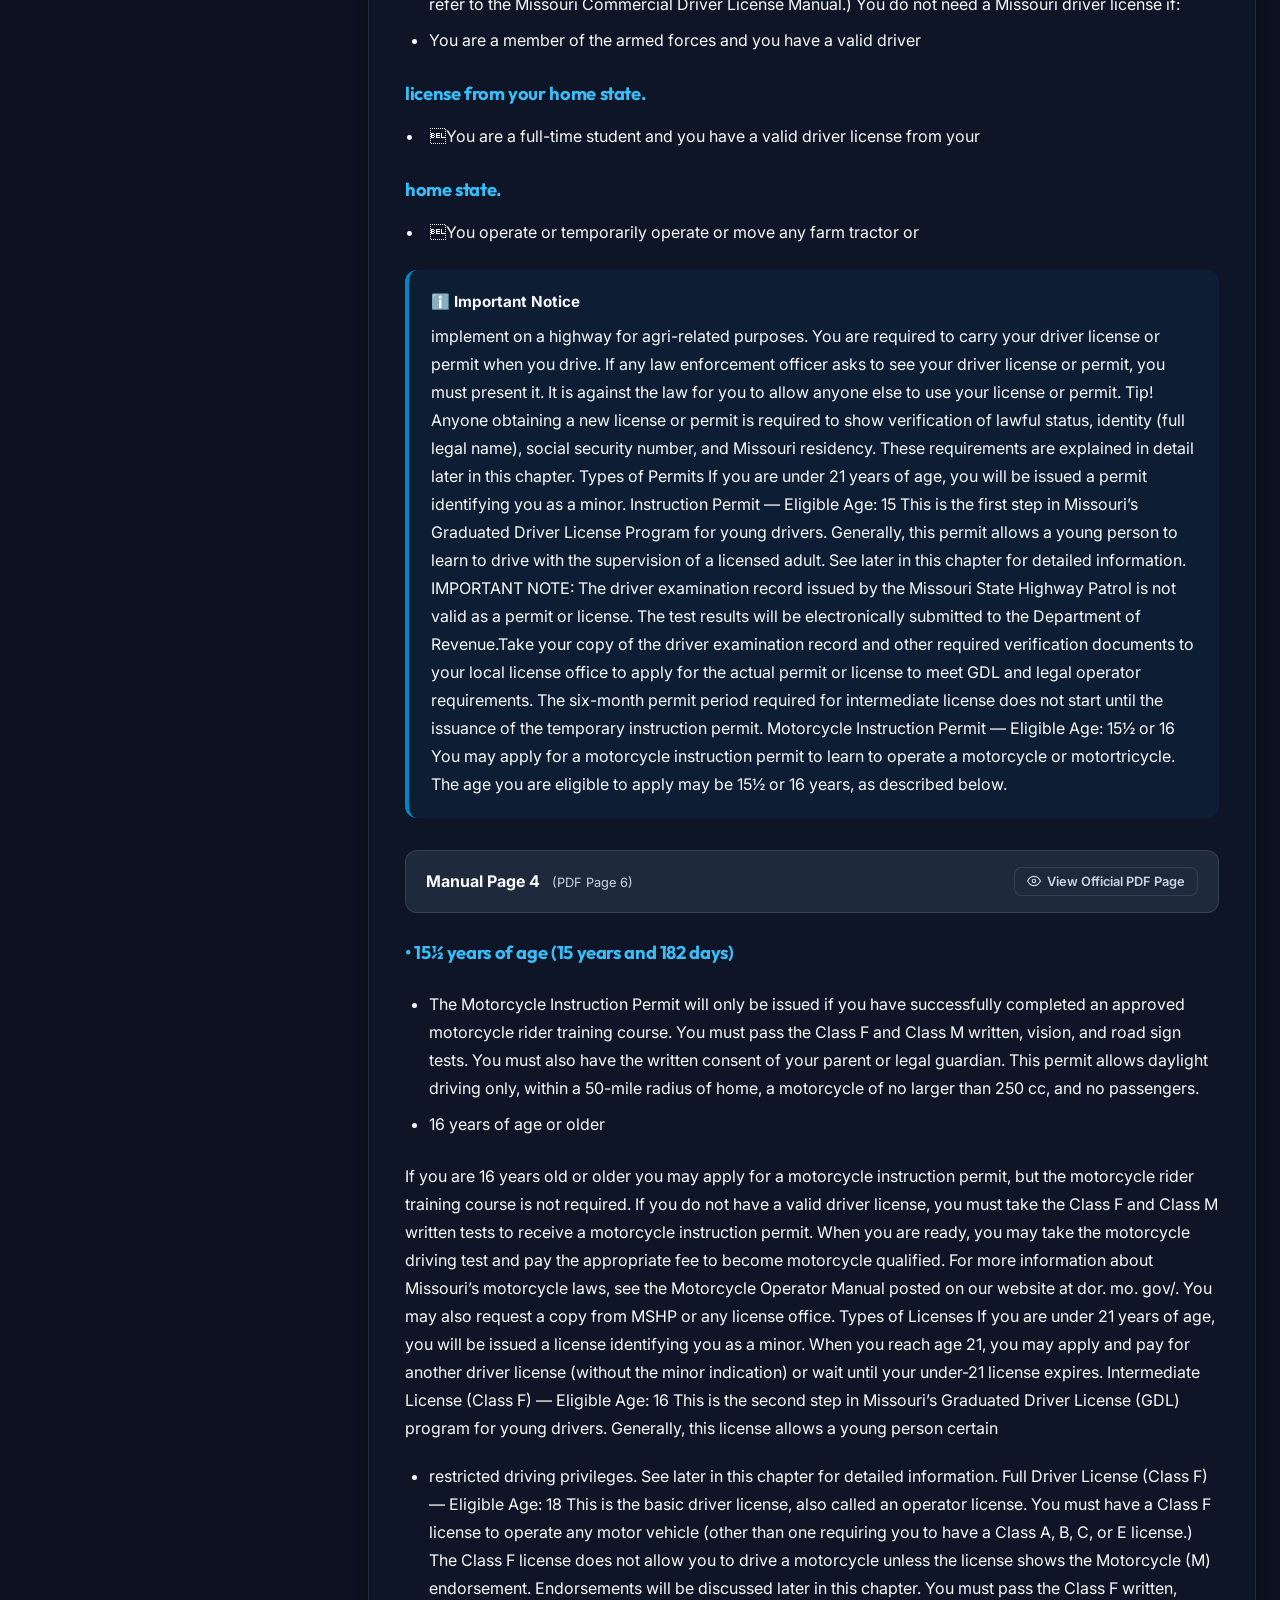
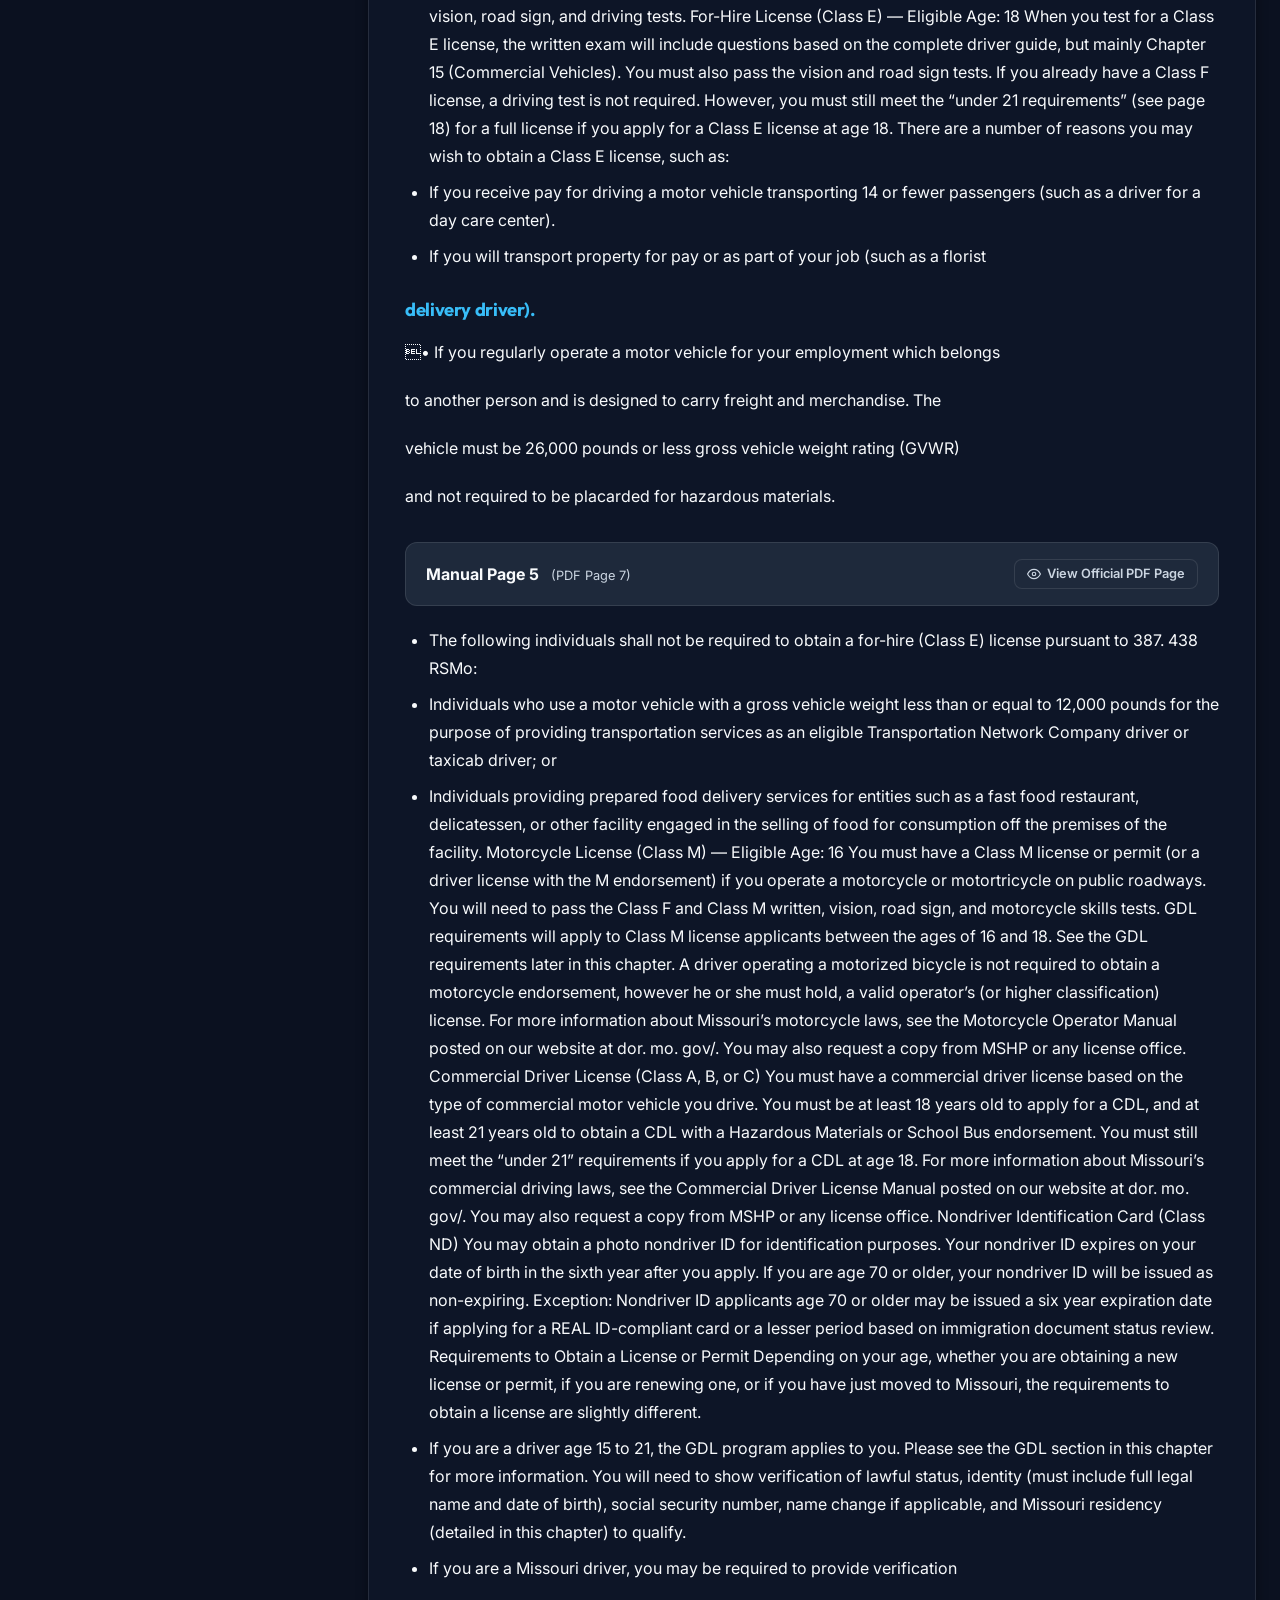
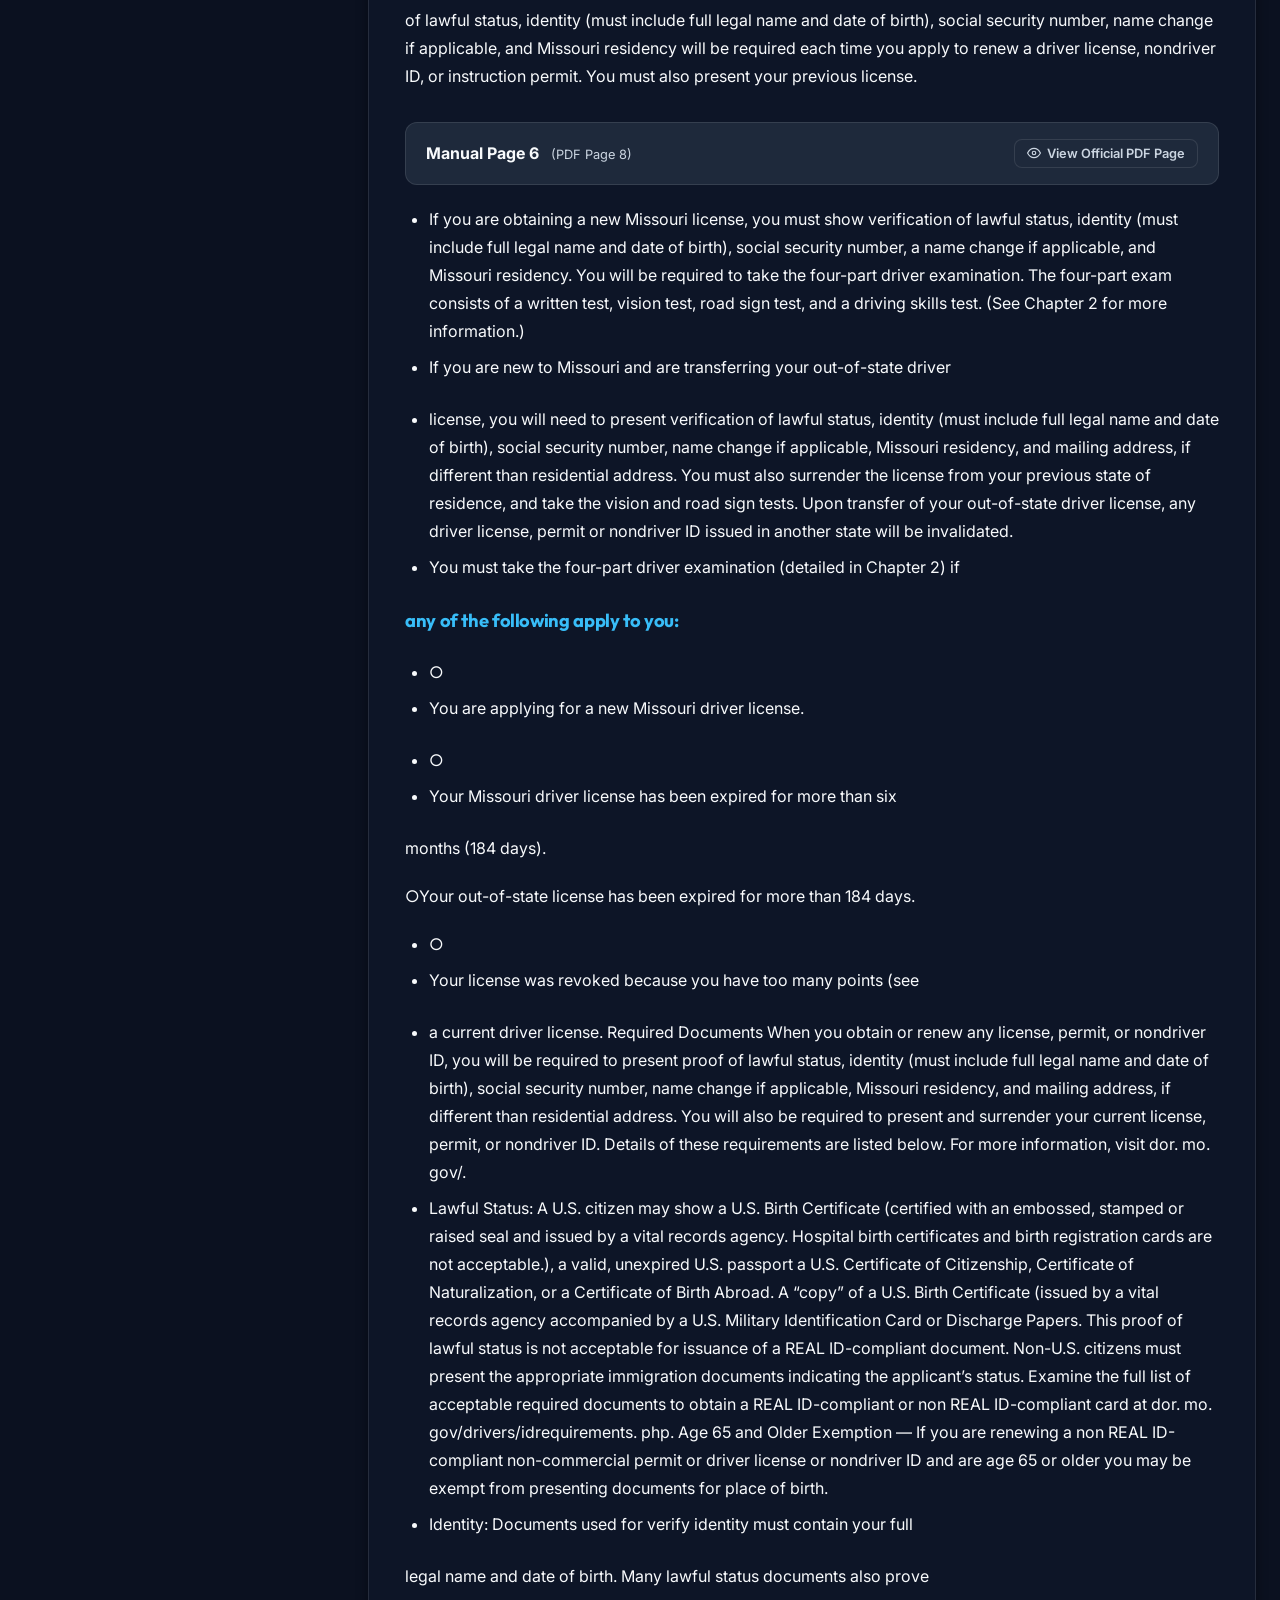
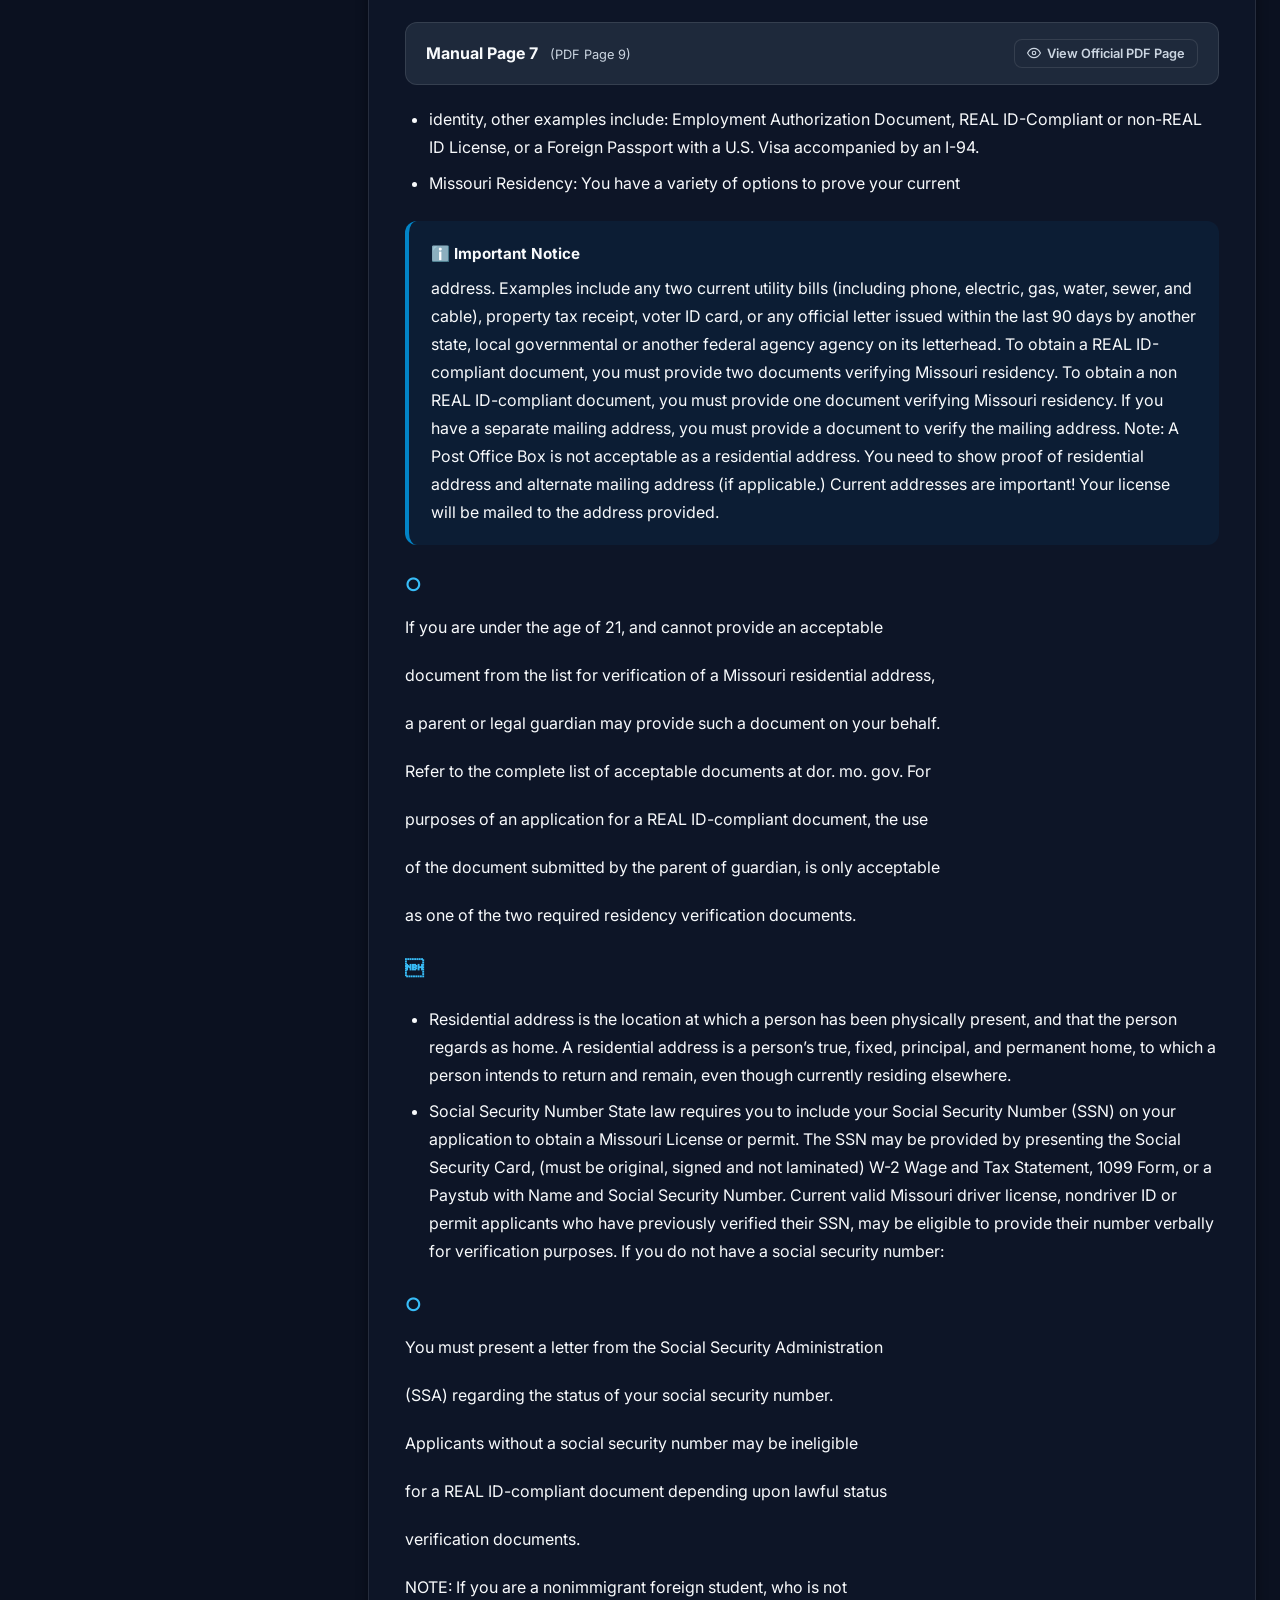
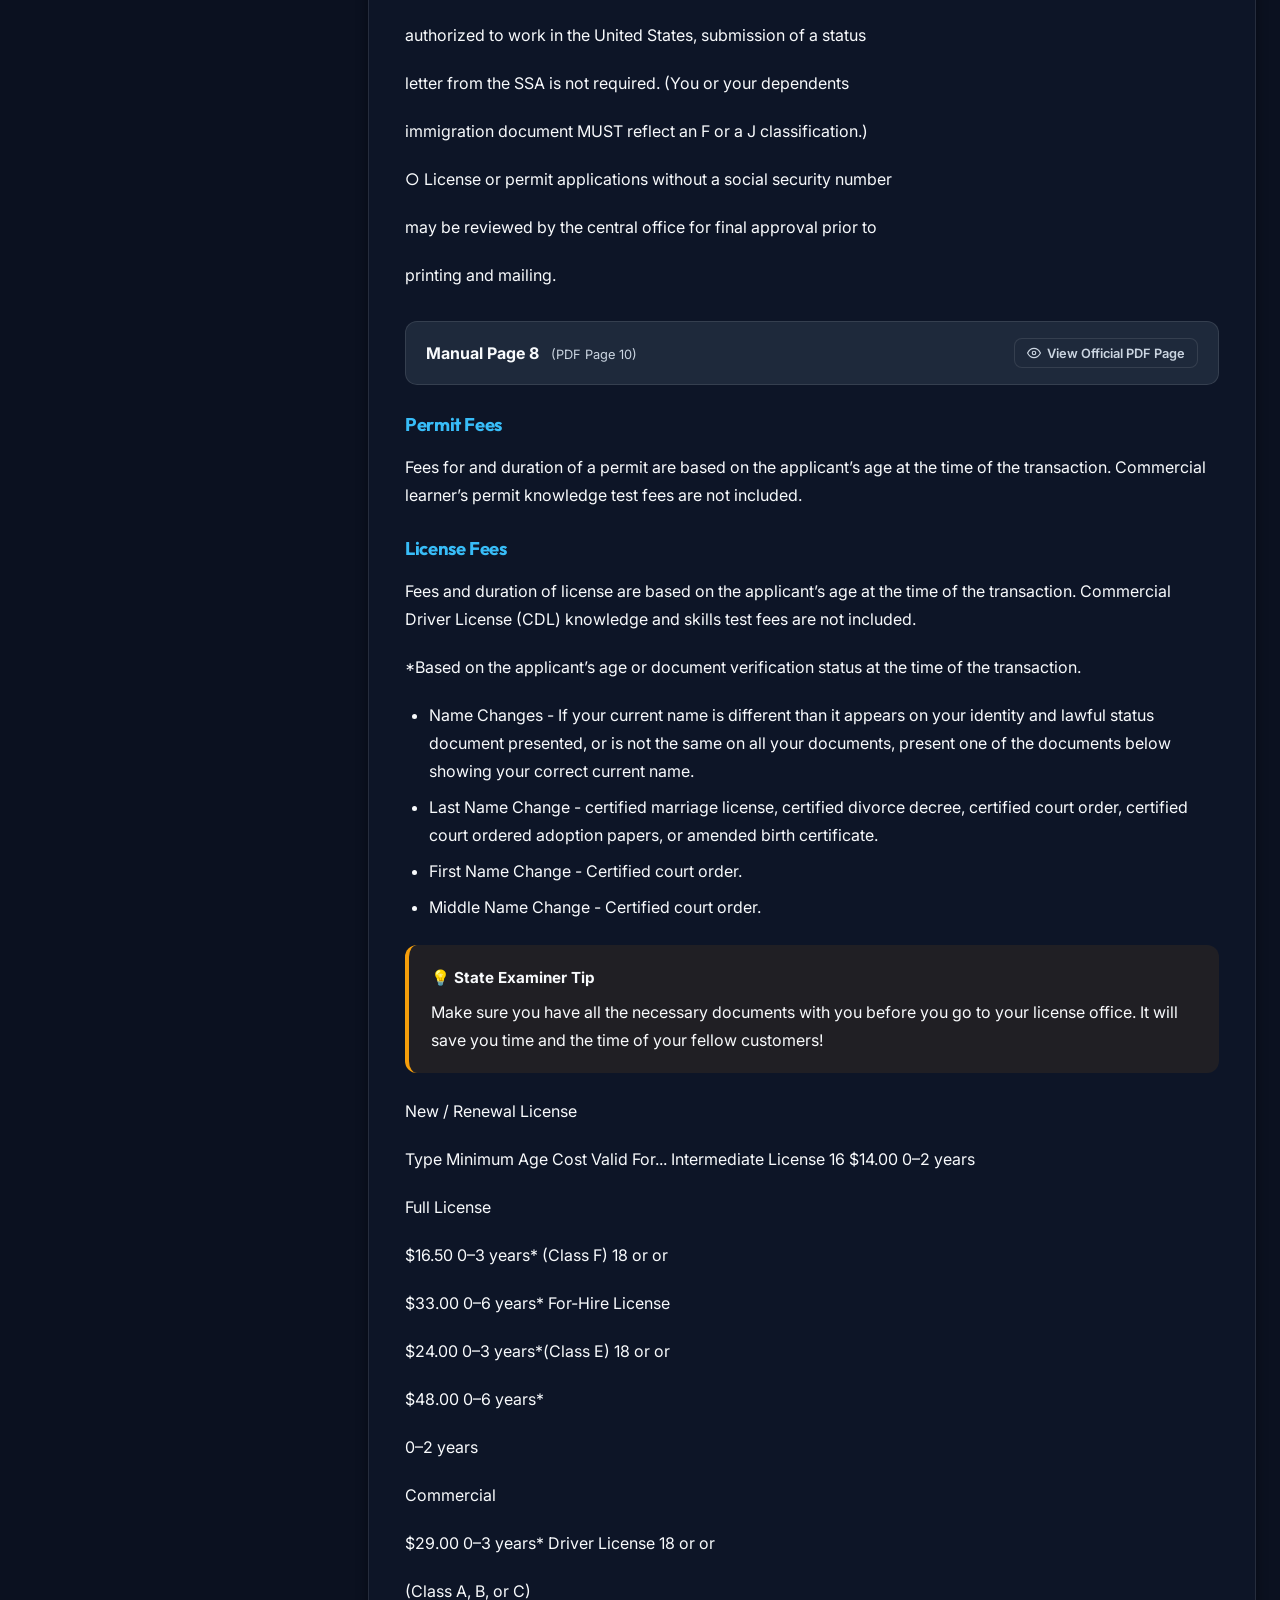
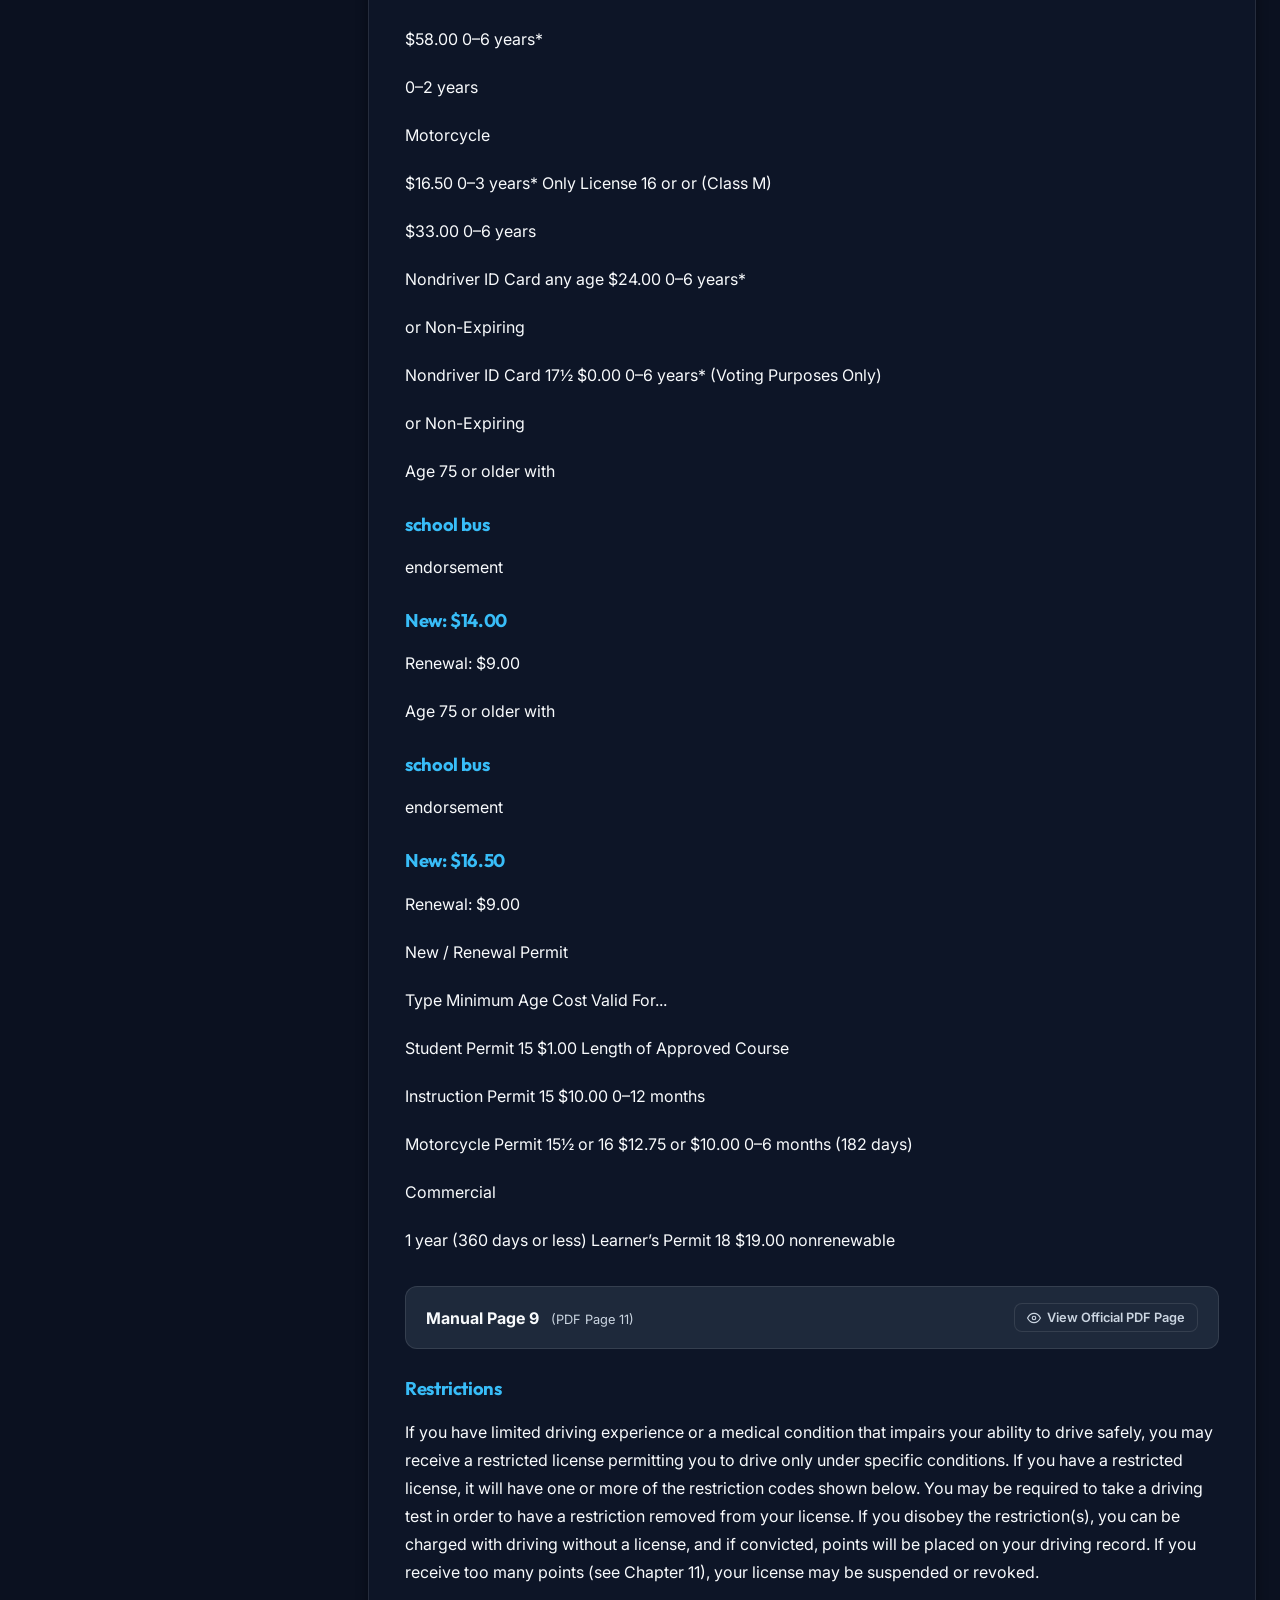
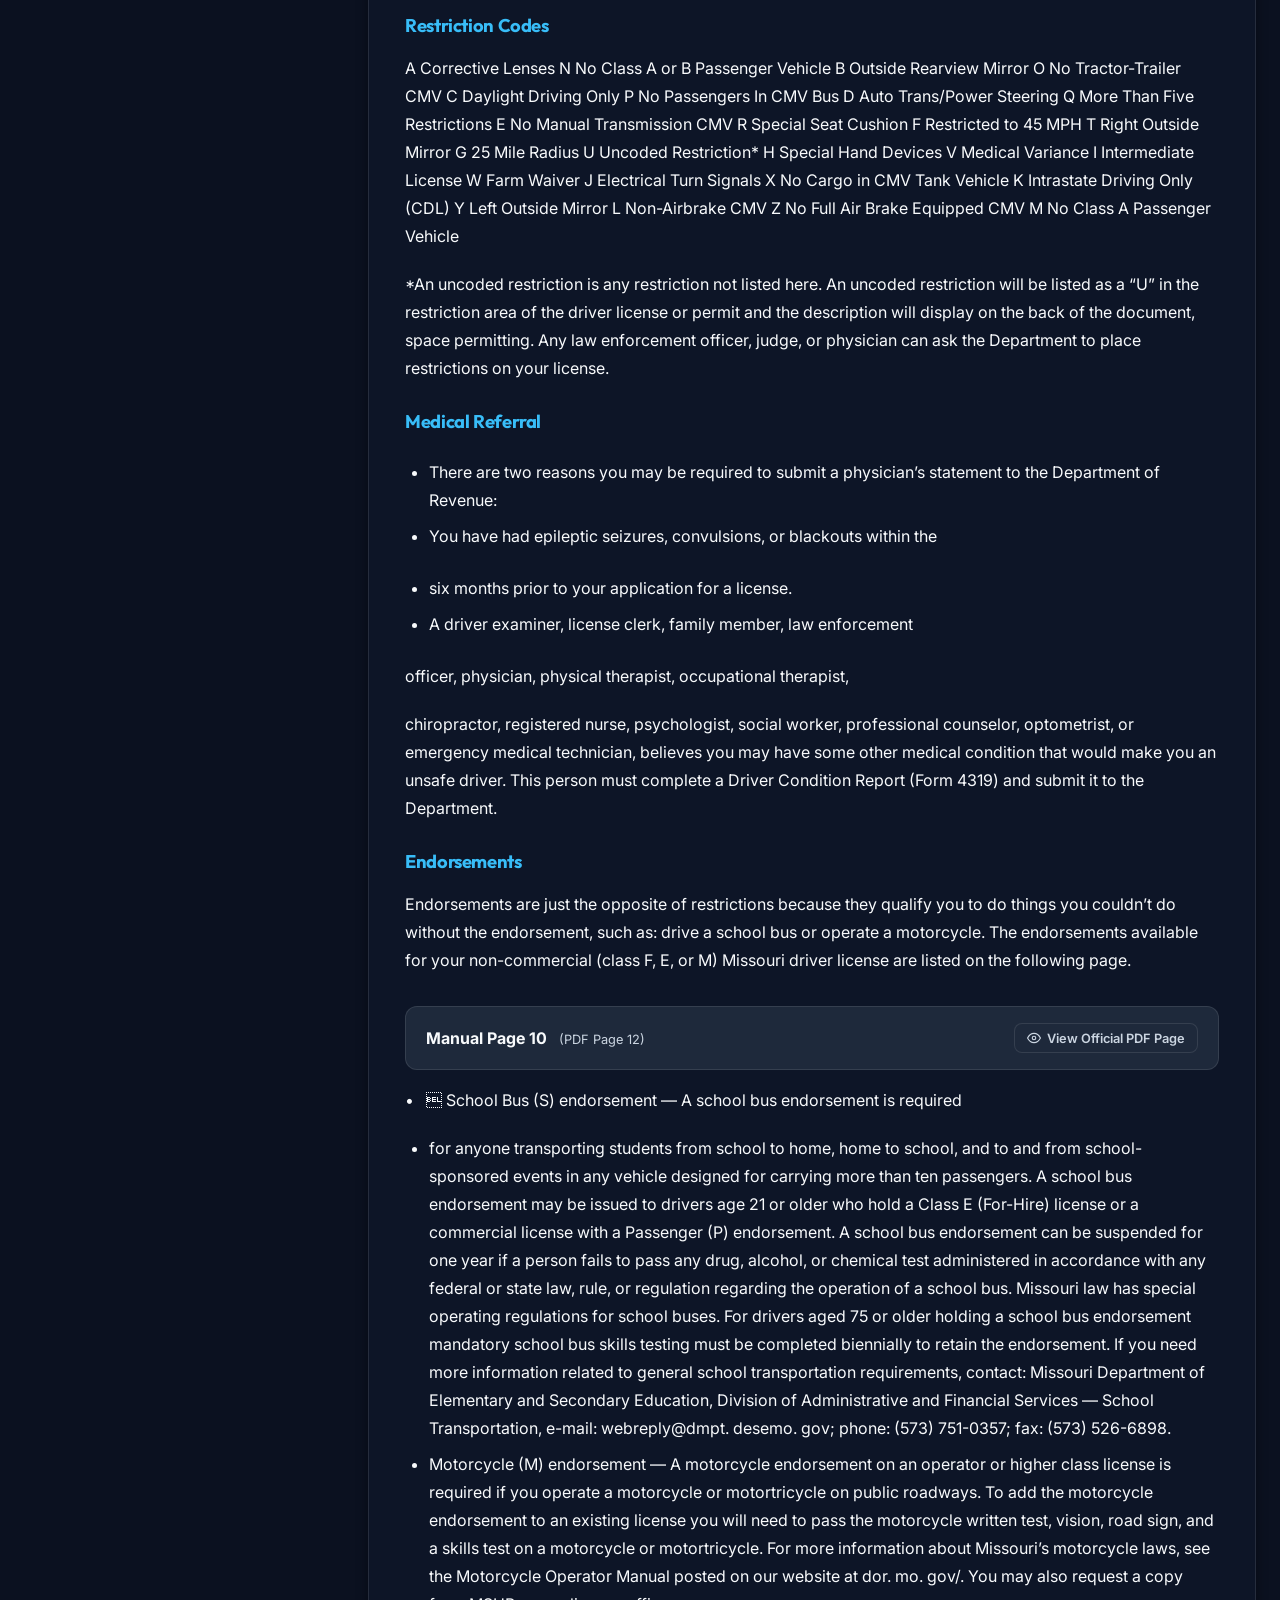
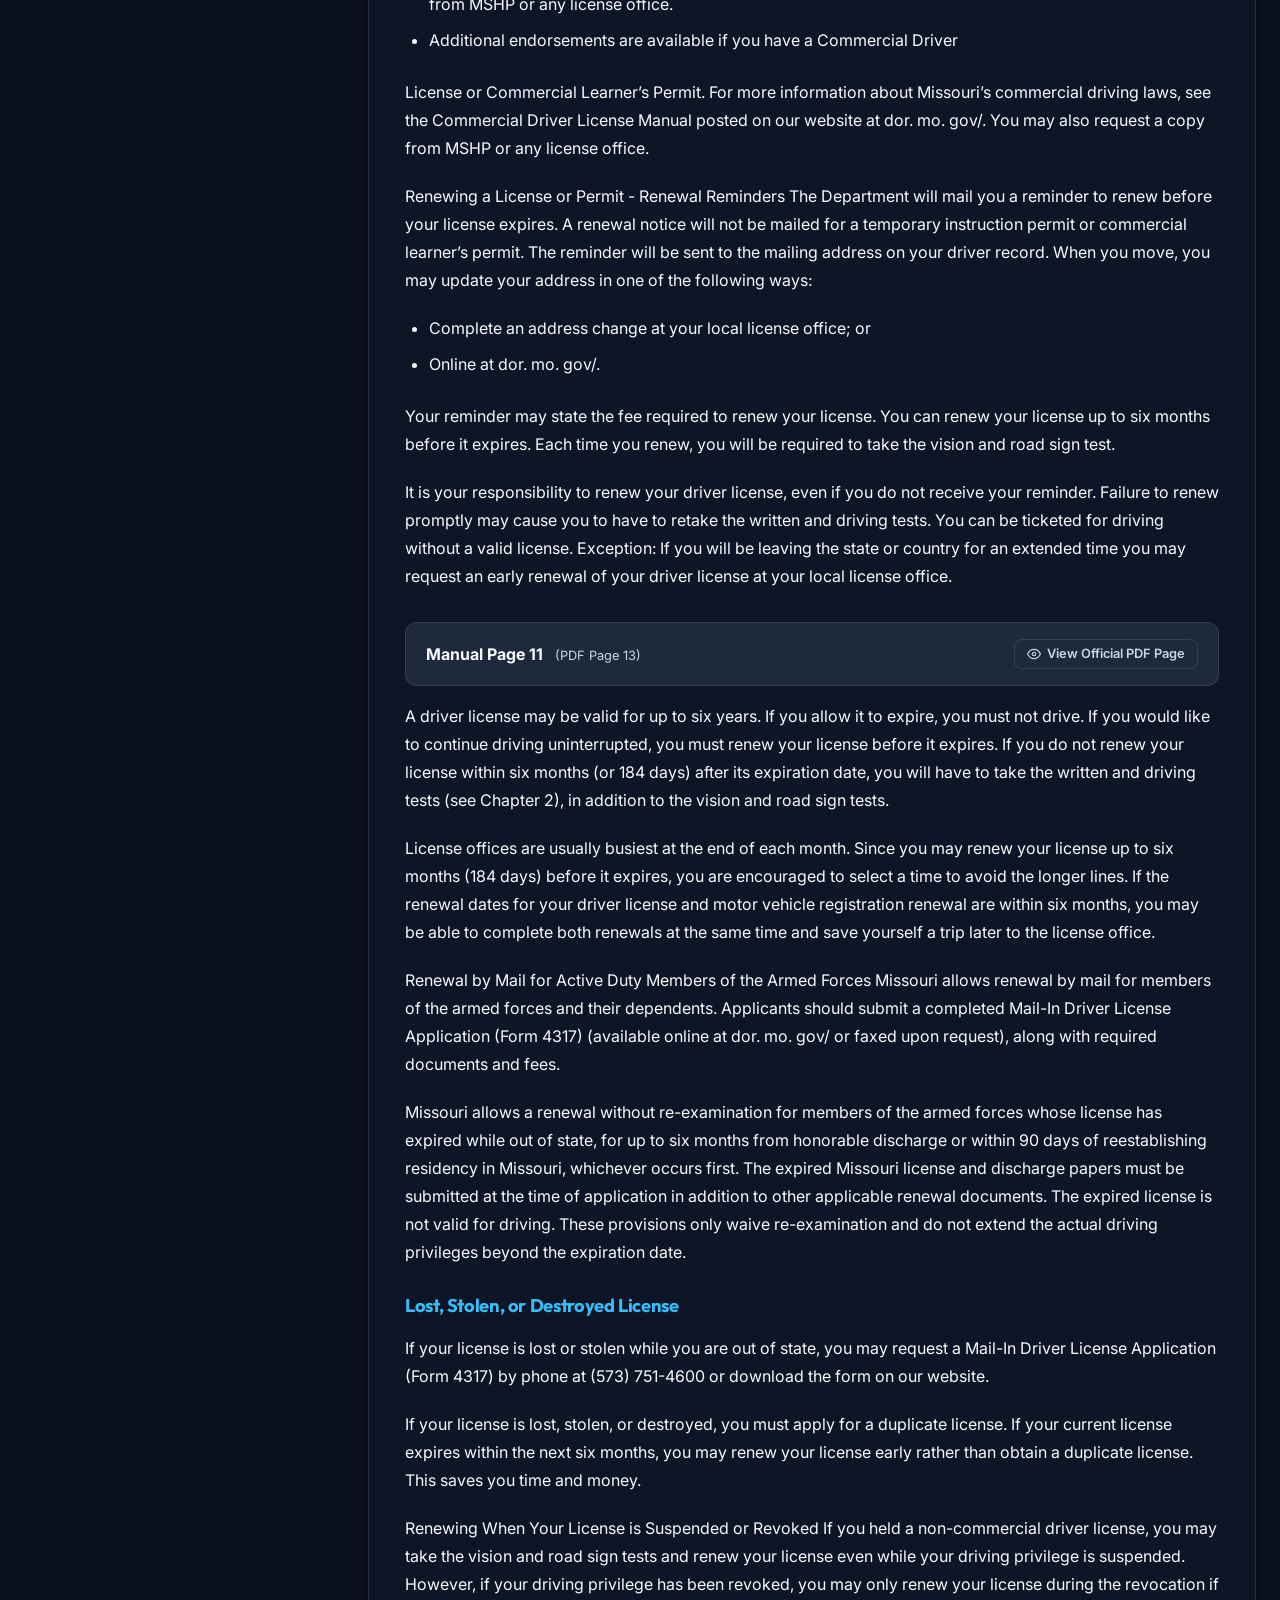
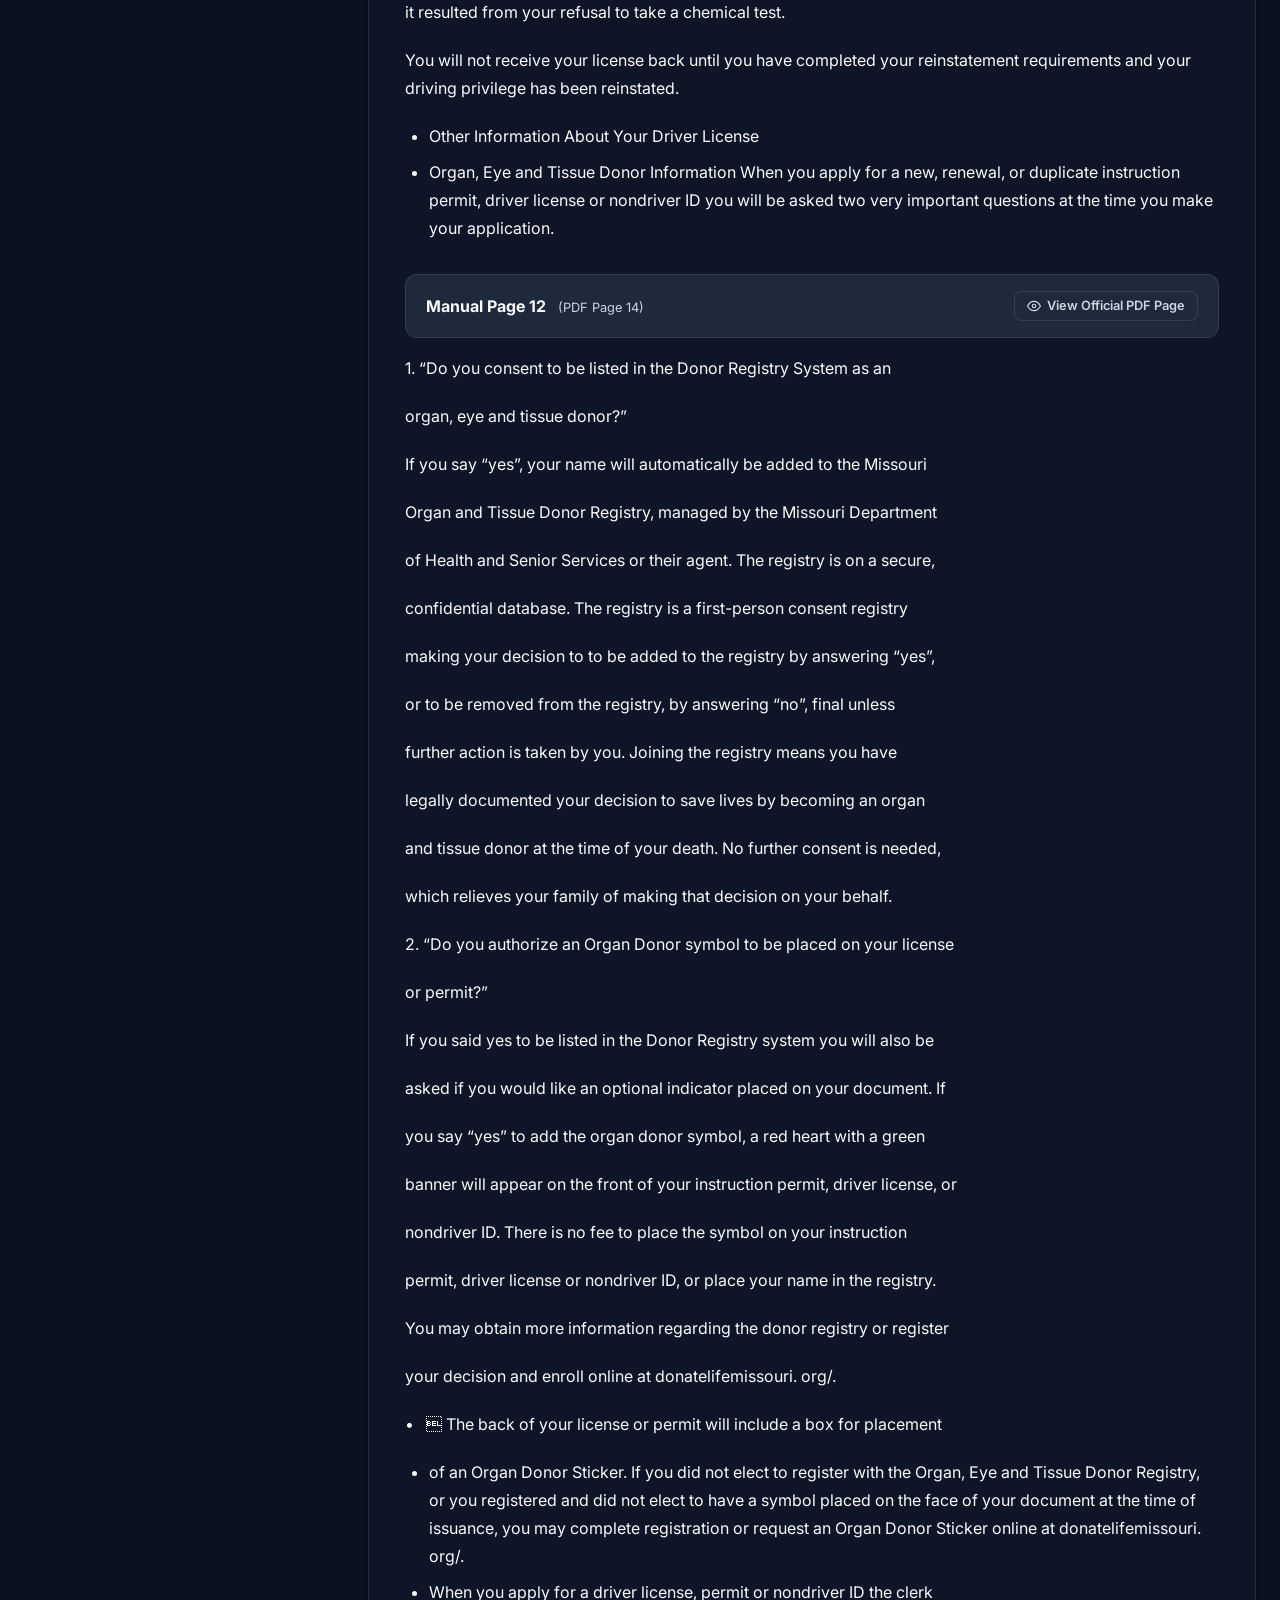
==== commit 0f4ac2a0: "feat(audio): complete 16-chapter AI neural audiobook suite with dual-track Cram Podcasts and Educato" ====
--- a/index.html
+++ b/index.html
@@ -51,7 +51,7 @@
   <link href="https://fonts.googleapis.com/css2?family=Inter:wght@400;500;600;700;800;900&family=Outfit:wght@600;700;800;900&display=swap" rel="stylesheet" />
 
   <!-- Stylesheet -->
-  <link rel="stylesheet" href="styles.css" />
+  <link rel="stylesheet" href="styles.css?v=2026.3" />
 
   <!-- Schema.org Educational & App Structured Data (JSON-LD) -->
   <script type="application/ld+json">
@@ -528,6 +528,6 @@
     </div>
   </footer>
 
-  <script src="app.js"></script>
+  <script src="app.js?v=2026.3"></script>
 </body>
 </html>
--- a/styles.css
+++ b/styles.css
@@ -627,7 +627,258 @@
   border-color: var(--primary);
 }
 
-/* Audio Narration Bar */
+/* ==========================================================================
+   Studio AI Audio Player & Narration Suite
+   ========================================================================== */
+.audio-studio-card {
+  background: linear-gradient(145deg, rgba(15, 23, 42, 0.95), rgba(11, 37, 69, 0.85));
+  border: 1px solid rgba(2, 132, 199, 0.35);
+  border-radius: var(--radius-lg);
+  padding: 1.25rem 1.5rem;
+  margin-bottom: 2rem;
+  box-shadow: 0 8px 24px rgba(0, 0, 0, 0.35), 0 0 20px rgba(2, 132, 199, 0.15);
+  backdrop-filter: blur(12px);
+  position: relative;
+  overflow: hidden;
+}
+
+.audio-studio-header {
+  display: flex;
+  align-items: center;
+  justify-content: space-between;
+  margin-bottom: 1rem;
+  flex-wrap: wrap;
+  gap: 0.5rem;
+}
+
+.audio-studio-title-group {
+  display: flex;
+  align-items: center;
+  gap: 0.75rem;
+}
+
+.audio-studio-icon-badge {
+  width: 38px;
+  height: 38px;
+  border-radius: 10px;
+  background: linear-gradient(135deg, var(--primary), var(--mo-blue));
+  display: flex;
+  align-items: center;
+  justify-content: center;
+  font-size: 1.25rem;
+  box-shadow: 0 2px 8px rgba(2, 132, 199, 0.3);
+}
+
+.audio-studio-title {
+  font-size: 1.05rem;
+  font-weight: 800;
+  color: #fff;
+  letter-spacing: -0.2px;
+}
+
+.audio-studio-sub {
+  font-size: 0.78rem;
+  color: var(--text-secondary);
+}
+
+.audio-studio-badge {
+  display: inline-flex;
+  align-items: center;
+  gap: 0.35rem;
+  background: rgba(245, 158, 11, 0.15);
+  border: 1px solid var(--mo-gold);
+  color: var(--mo-gold);
+  padding: 0.2rem 0.6rem;
+  border-radius: var(--radius-full);
+  font-size: 0.75rem;
+  font-weight: 700;
+  letter-spacing: 0.5px;
+  text-transform: uppercase;
+}
+
+/* Track Selector Tabs */
+.audio-track-tabs {
+  display: flex;
+  gap: 0.5rem;
+  overflow-x: auto;
+  padding-bottom: 0.5rem;
+  margin-bottom: 1rem;
+  scrollbar-width: none;
+}
+.audio-track-tabs::-webkit-scrollbar {
+  display: none;
+}
+
+.audio-track-btn {
+  padding: 0.45rem 0.85rem;
+  border-radius: var(--radius-full);
+  font-size: 0.82rem;
+  font-weight: 600;
+  background: var(--bg-elevated);
+  border: 1px solid var(--border-color);
+  color: var(--text-secondary);
+  white-space: nowrap;
+  display: flex;
+  align-items: center;
+  gap: 0.4rem;
+  cursor: pointer;
+  transition: all var(--transition-fast);
+}
+
+.audio-track-btn:hover {
+  background: var(--bg-card-hover);
+  color: var(--text-primary);
+  border-color: var(--primary);
+}
+
+.audio-track-btn.active {
+  background: linear-gradient(135deg, var(--primary), #0284c7);
+  color: #fff;
+  border-color: var(--primary);
+  box-shadow: 0 2px 10px rgba(2, 132, 199, 0.4);
+}
+
+/* Player Controls Bar */
+.audio-player-controls {
+  display: flex;
+  align-items: center;
+  gap: 1rem;
+  background: rgba(0, 0, 0, 0.3);
+  padding: 0.85rem 1.15rem;
+  border-radius: var(--radius-md);
+  border: 1px solid rgba(255, 255, 255, 0.08);
+  flex-wrap: wrap;
+}
+
+.audio-main-play-btn {
+  width: 46px;
+  height: 46px;
+  border-radius: 50%;
+  background: linear-gradient(135deg, #0284c7, #2563eb);
+  color: #fff;
+  display: flex;
+  align-items: center;
+  justify-content: center;
+  cursor: pointer;
+  box-shadow: 0 4px 14px rgba(2, 132, 199, 0.45);
+  border: none;
+  transition: transform 0.15s ease, box-shadow 0.15s ease;
+  flex-shrink: 0;
+}
+
+.audio-main-play-btn:hover {
+  transform: scale(1.05);
+  box-shadow: 0 6px 18px rgba(2, 132, 199, 0.6);
+}
+
+.audio-skip-btn {
+  background: transparent;
+  color: var(--text-secondary);
+  border: 1px solid var(--border-color);
+  border-radius: var(--radius-sm);
+  padding: 0.35rem 0.55rem;
+  font-size: 0.75rem;
+  font-weight: 700;
+  cursor: pointer;
+  transition: all var(--transition-fast);
+}
+
+.audio-skip-btn:hover {
+  color: #fff;
+  border-color: var(--primary);
+}
+
+.audio-timeline-wrap {
+  flex: 1;
+  min-width: 140px;
+  display: flex;
+  flex-direction: column;
+  gap: 0.3rem;
+}
+
+.audio-progress-bar {
+  width: 100%;
+  height: 6px;
+  -webkit-appearance: none;
+  background: rgba(255, 255, 255, 0.15);
+  border-radius: 3px;
+  outline: none;
+  cursor: pointer;
+}
+
+.audio-progress-bar::-webkit-slider-thumb {
+  -webkit-appearance: none;
+  width: 14px;
+  height: 14px;
+  border-radius: 50%;
+  background: #38bdf8;
+  cursor: pointer;
+  box-shadow: 0 0 6px rgba(56, 189, 248, 0.7);
+}
+
+.audio-time-row {
+  display: flex;
+  justify-content: space-between;
+  font-size: 0.75rem;
+  font-family: var(--font-mono);
+  color: var(--text-muted);
+}
+
+.audio-speed-group {
+  display: flex;
+  align-items: center;
+  gap: 0.25rem;
+  background: rgba(15, 23, 42, 0.6);
+  padding: 0.2rem;
+  border-radius: var(--radius-sm);
+  border: 1px solid var(--border-color);
+}
+
+.audio-speed-btn {
+  background: transparent;
+  border: none;
+  color: var(--text-muted);
+  font-size: 0.75rem;
+  font-weight: 700;
+  padding: 0.25rem 0.45rem;
+  border-radius: 4px;
+  cursor: pointer;
+  transition: all var(--transition-fast);
+}
+
+.audio-speed-btn.active {
+  background: var(--primary);
+  color: #fff;
+}
+
+/* Sound Wave Equalizer Animation */
+.audio-equalizer {
+  display: flex;
+  align-items: flex-end;
+  gap: 2px;
+  height: 18px;
+  padding: 0 4px;
+}
+
+.eq-bar {
+  width: 3px;
+  background: #38bdf8;
+  border-radius: 1px;
+  height: 4px;
+  transition: height 0.1s ease;
+}
+
+.audio-equalizer.playing .eq-bar:nth-child(1) { animation: eqPulse 0.6s infinite ease-in-out alternate; }
+.audio-equalizer.playing .eq-bar:nth-child(2) { animation: eqPulse 0.4s infinite ease-in-out alternate 0.1s; }
+.audio-equalizer.playing .eq-bar:nth-child(3) { animation: eqPulse 0.8s infinite ease-in-out alternate 0.2s; }
+.audio-equalizer.playing .eq-bar:nth-child(4) { animation: eqPulse 0.5s infinite ease-in-out alternate 0.3s; }
+
+@keyframes eqPulse {
+  0% { height: 3px; }
+  100% { height: 16px; }
+}
+
+/* Legacy Audio Bar fallback */
 .audio-bar {
   display: flex;
   align-items: center;
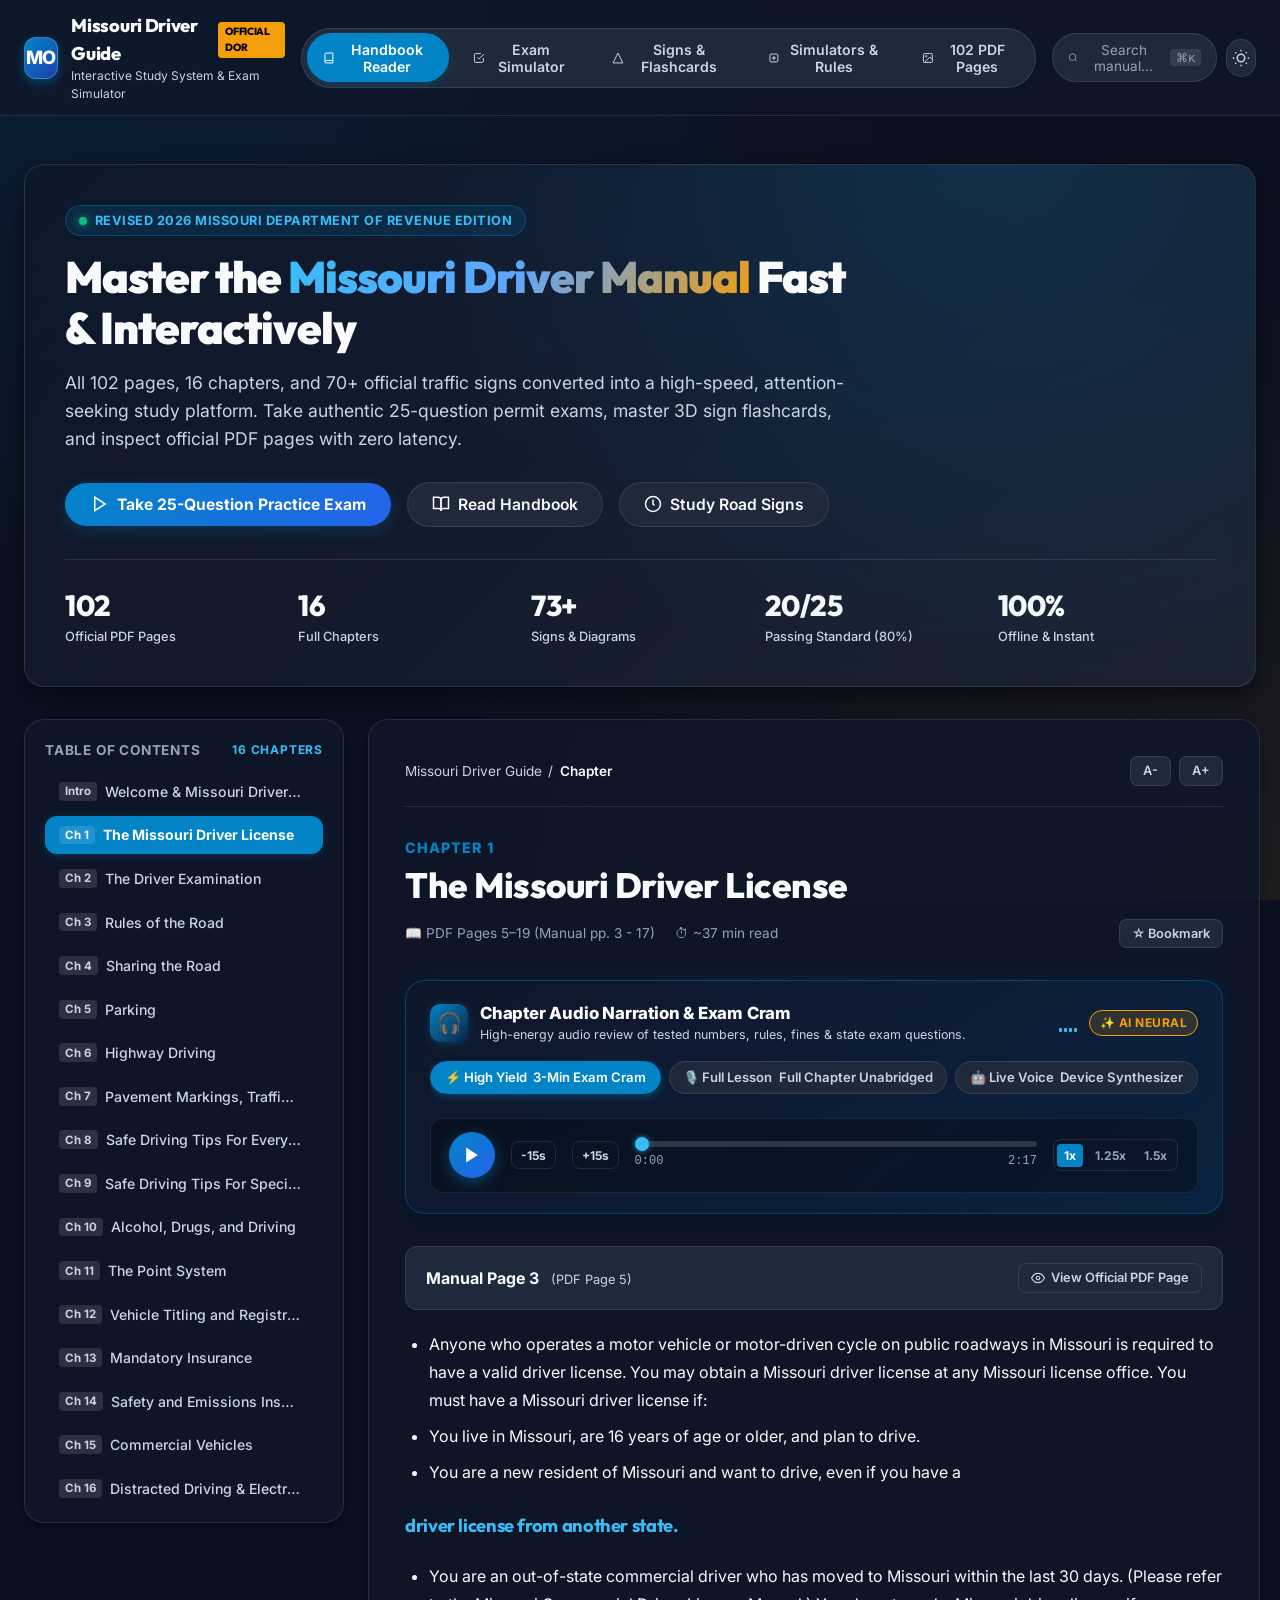
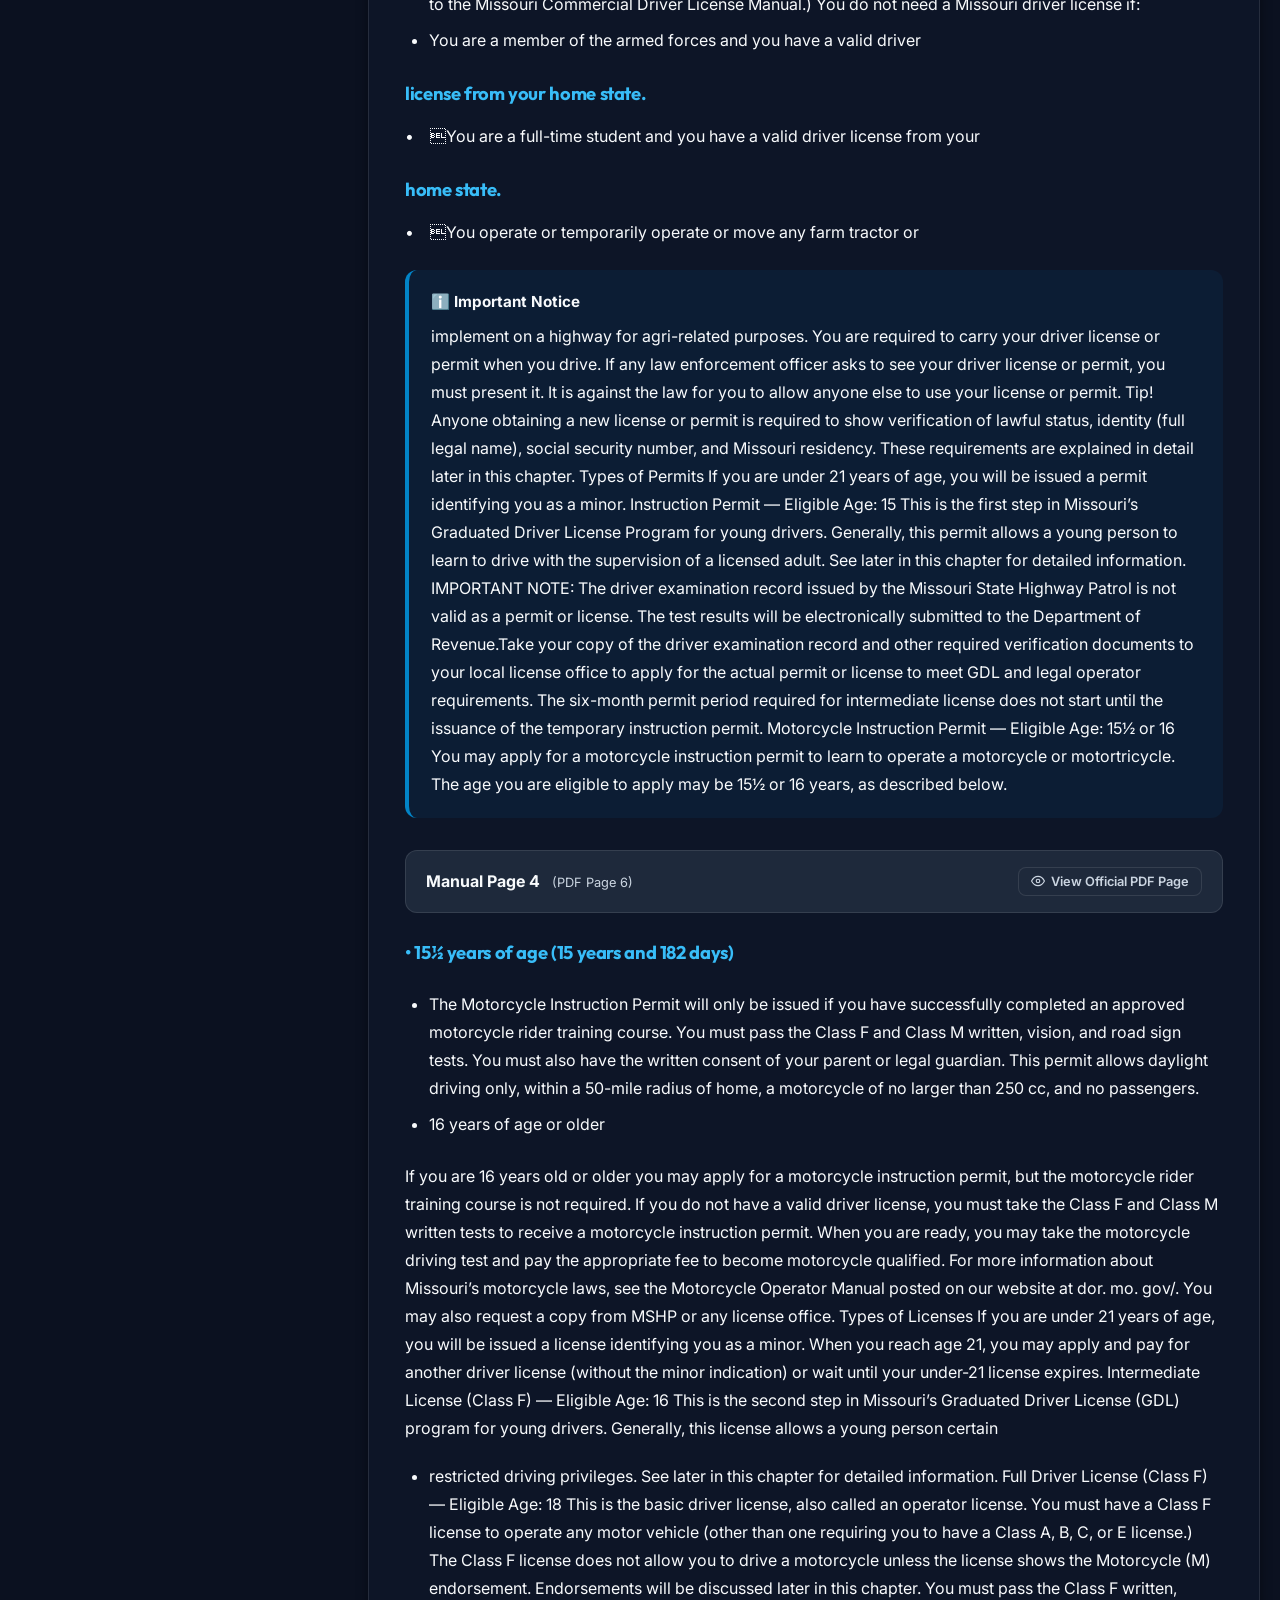
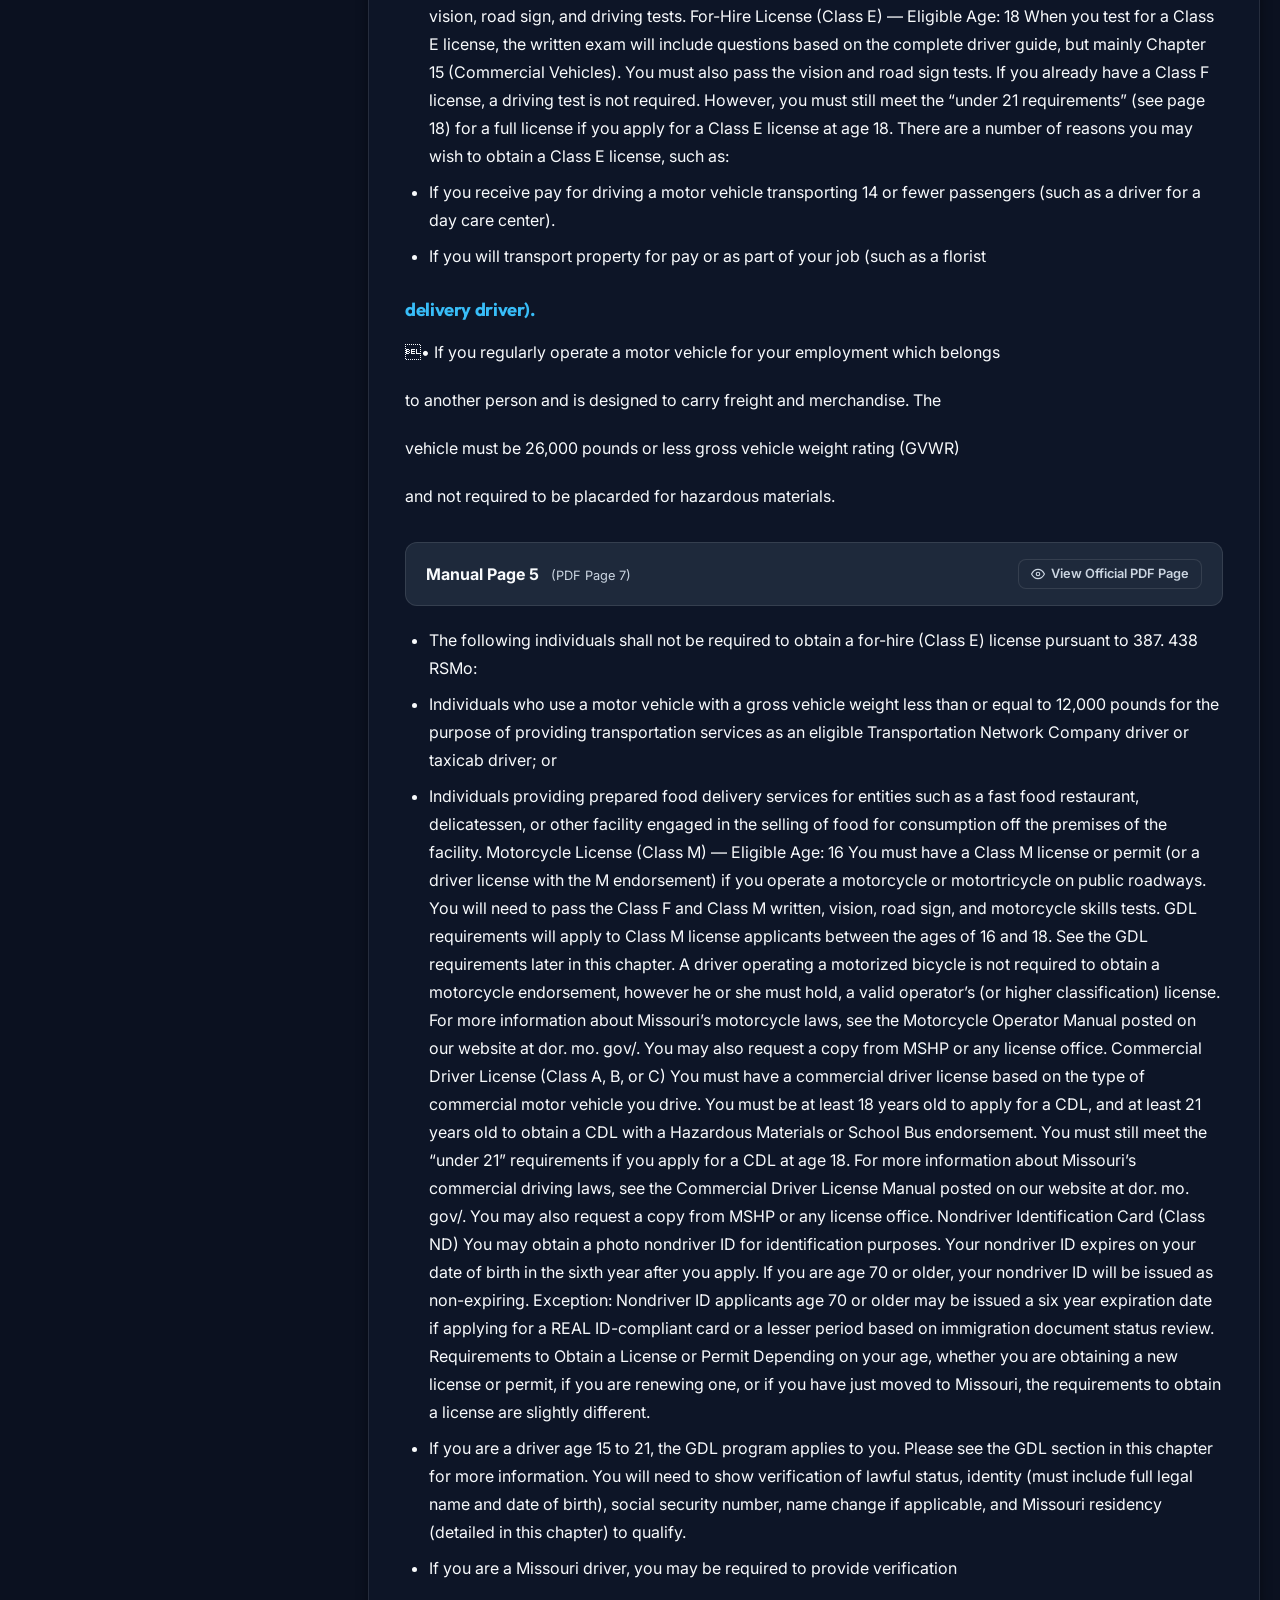
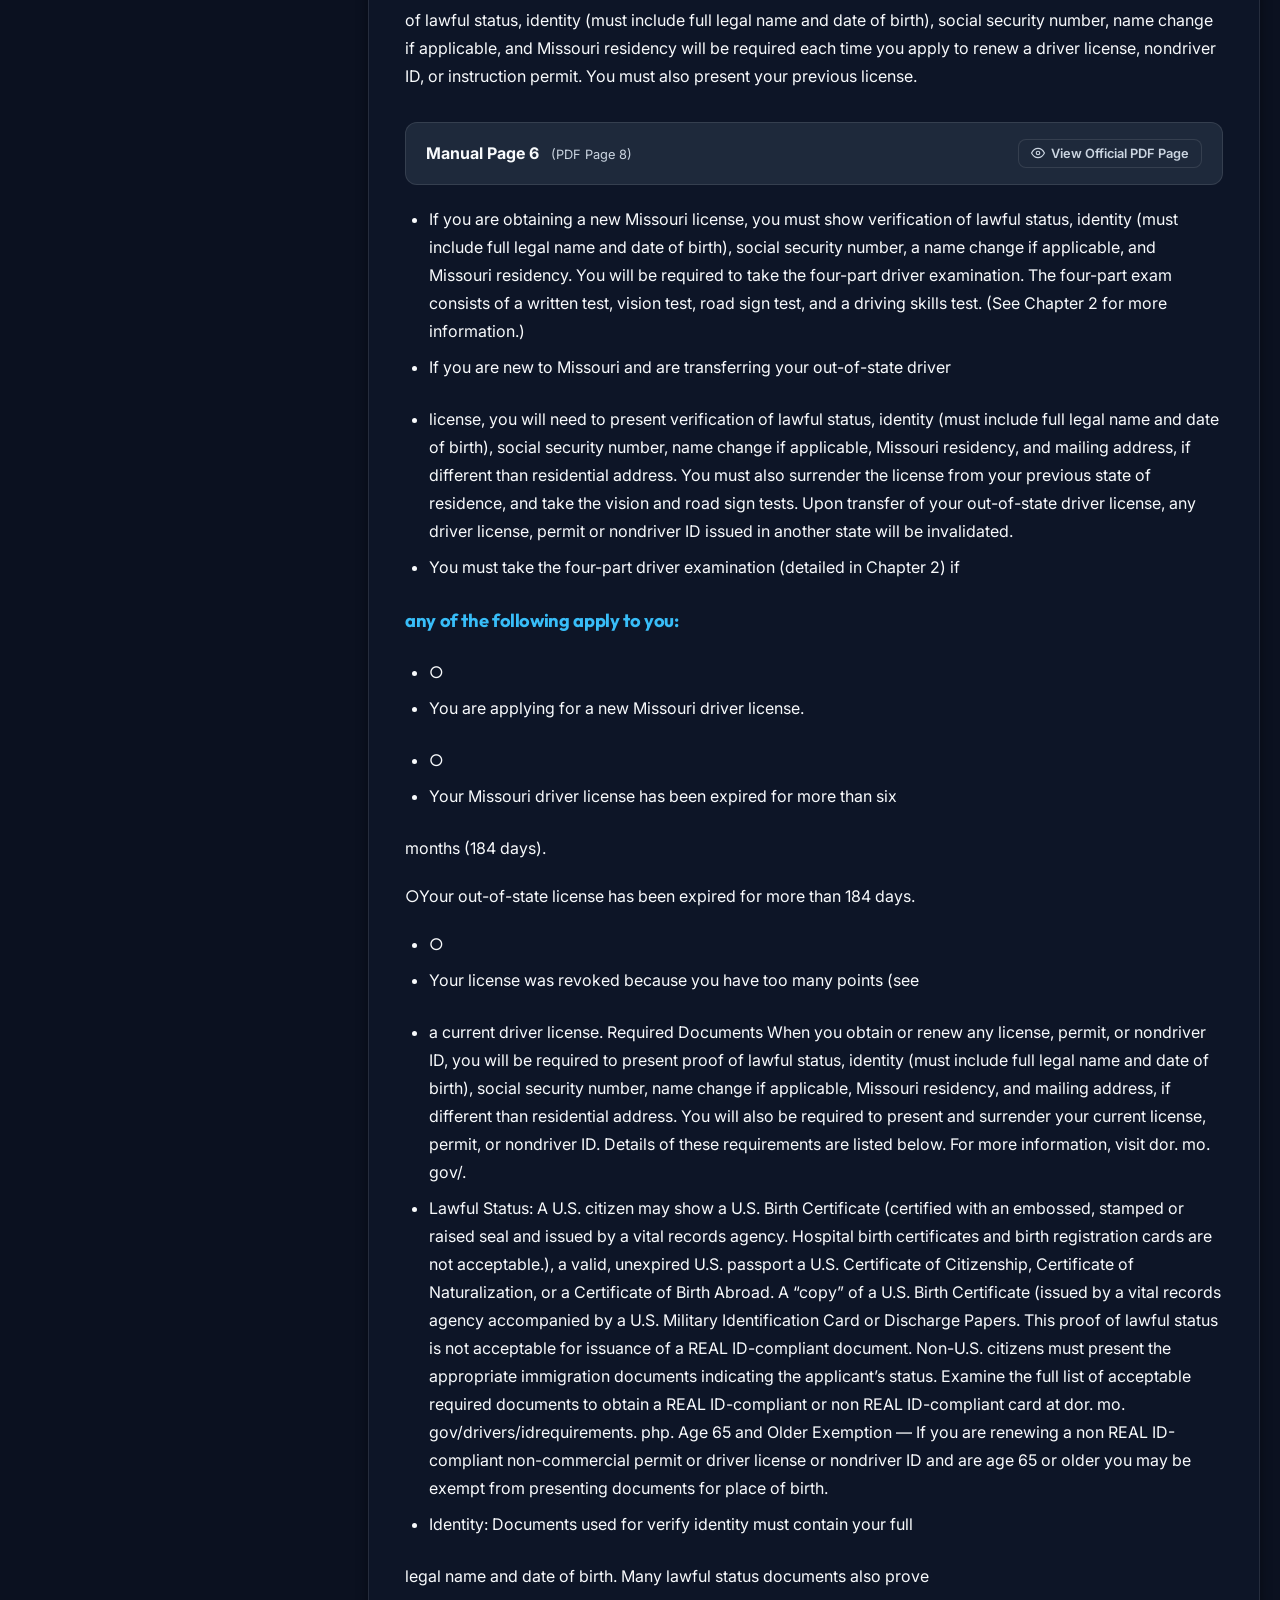
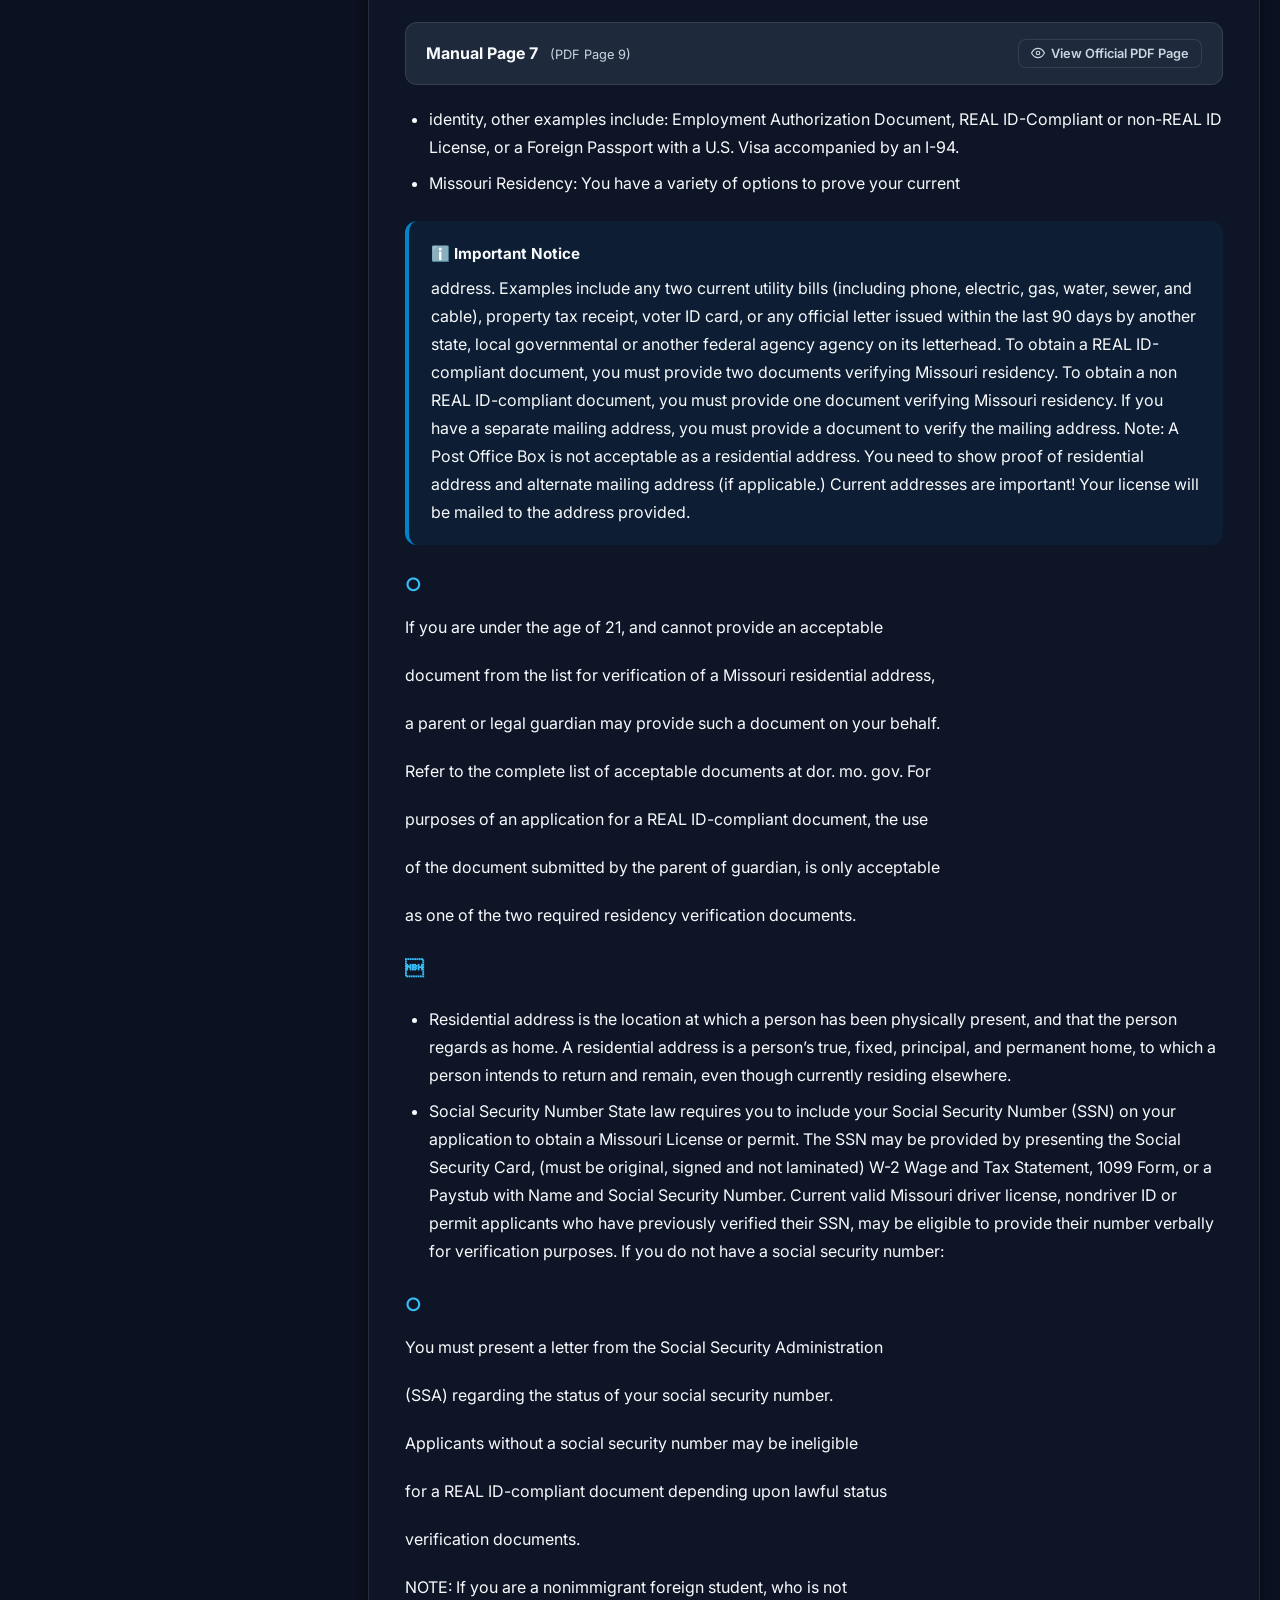
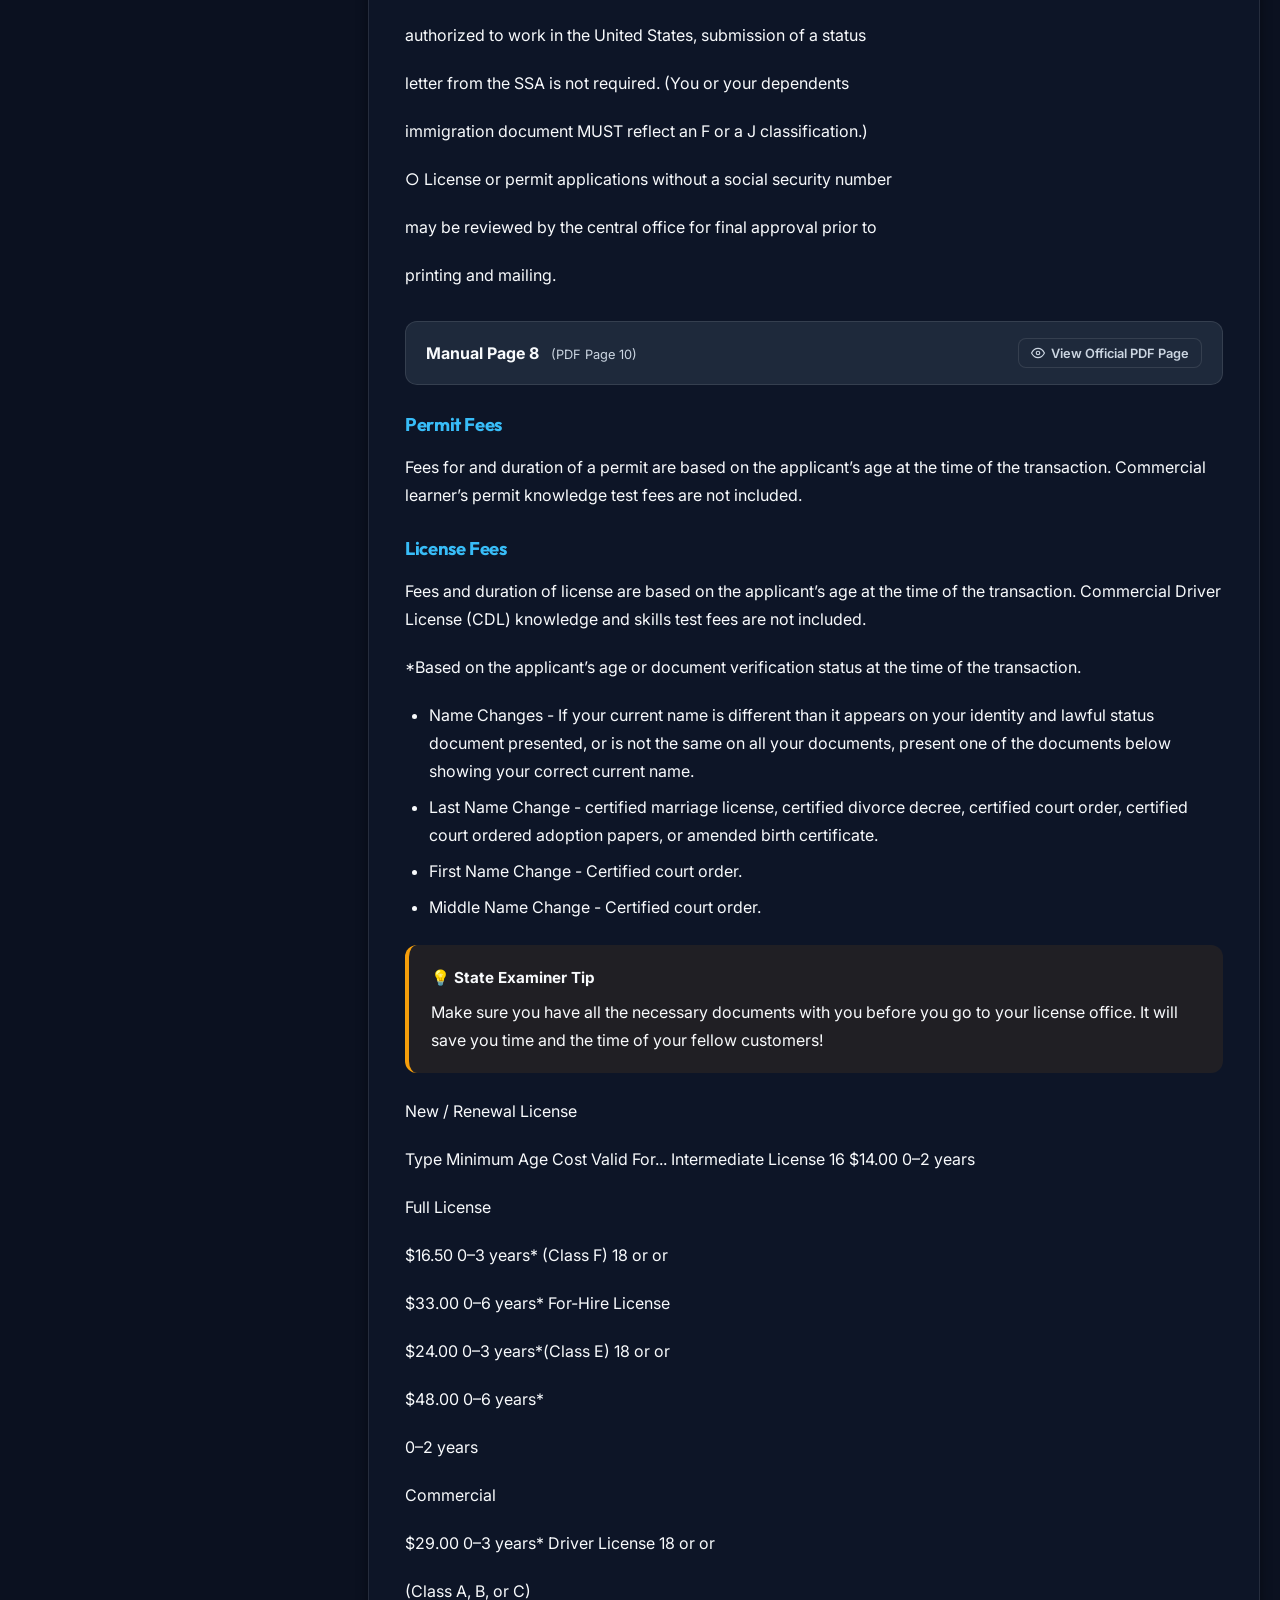
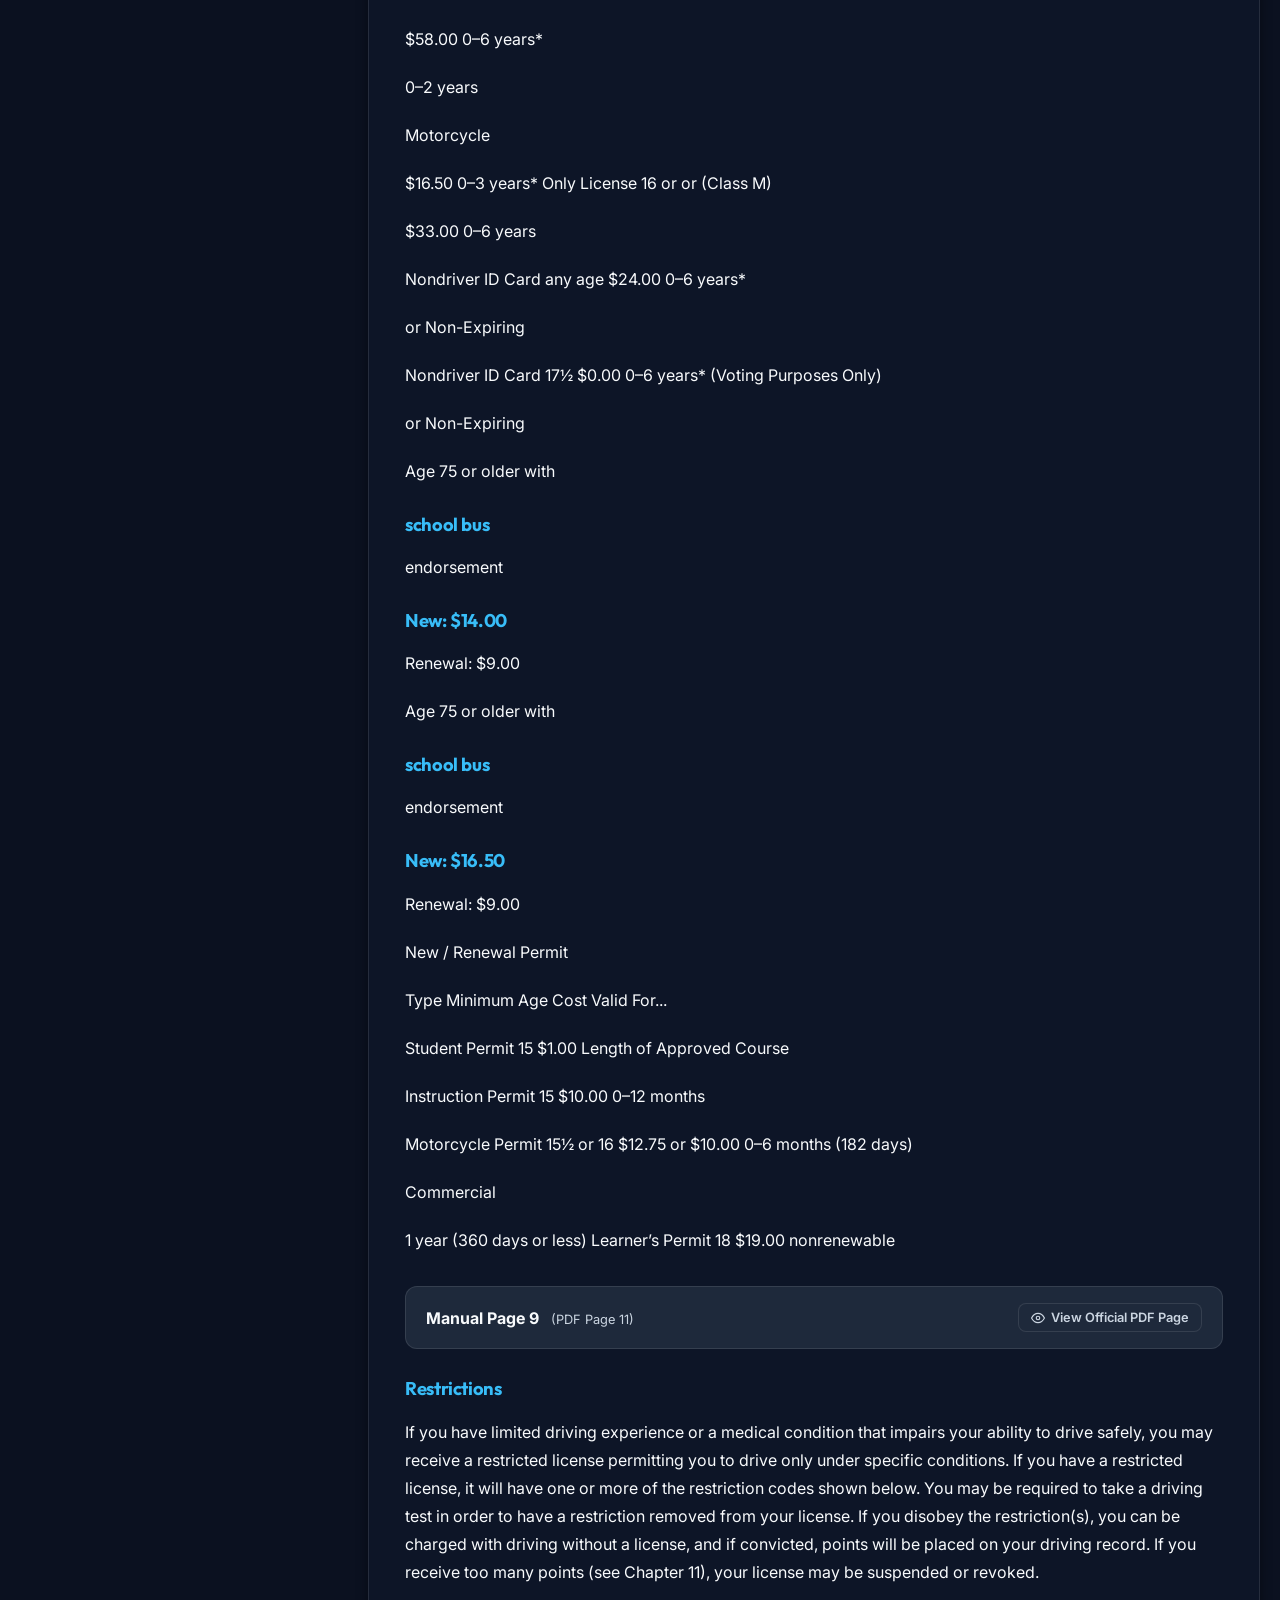
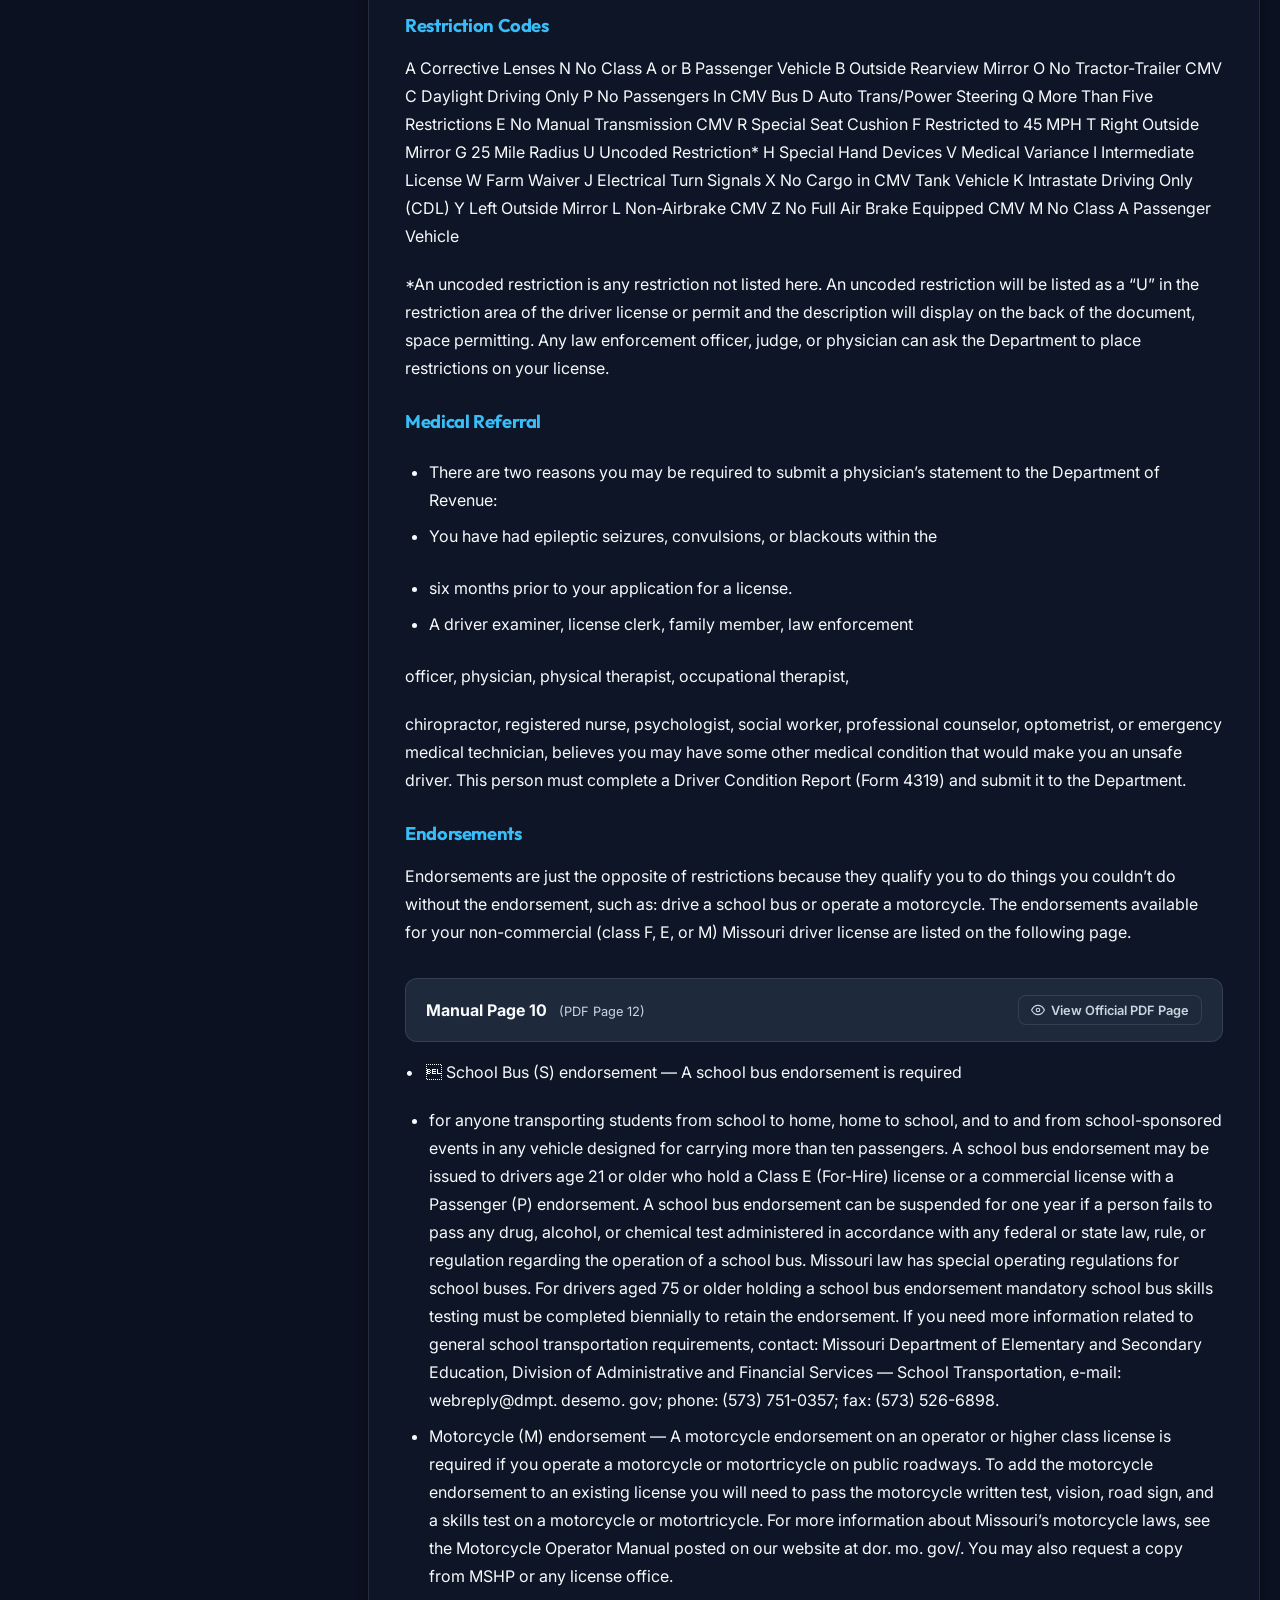
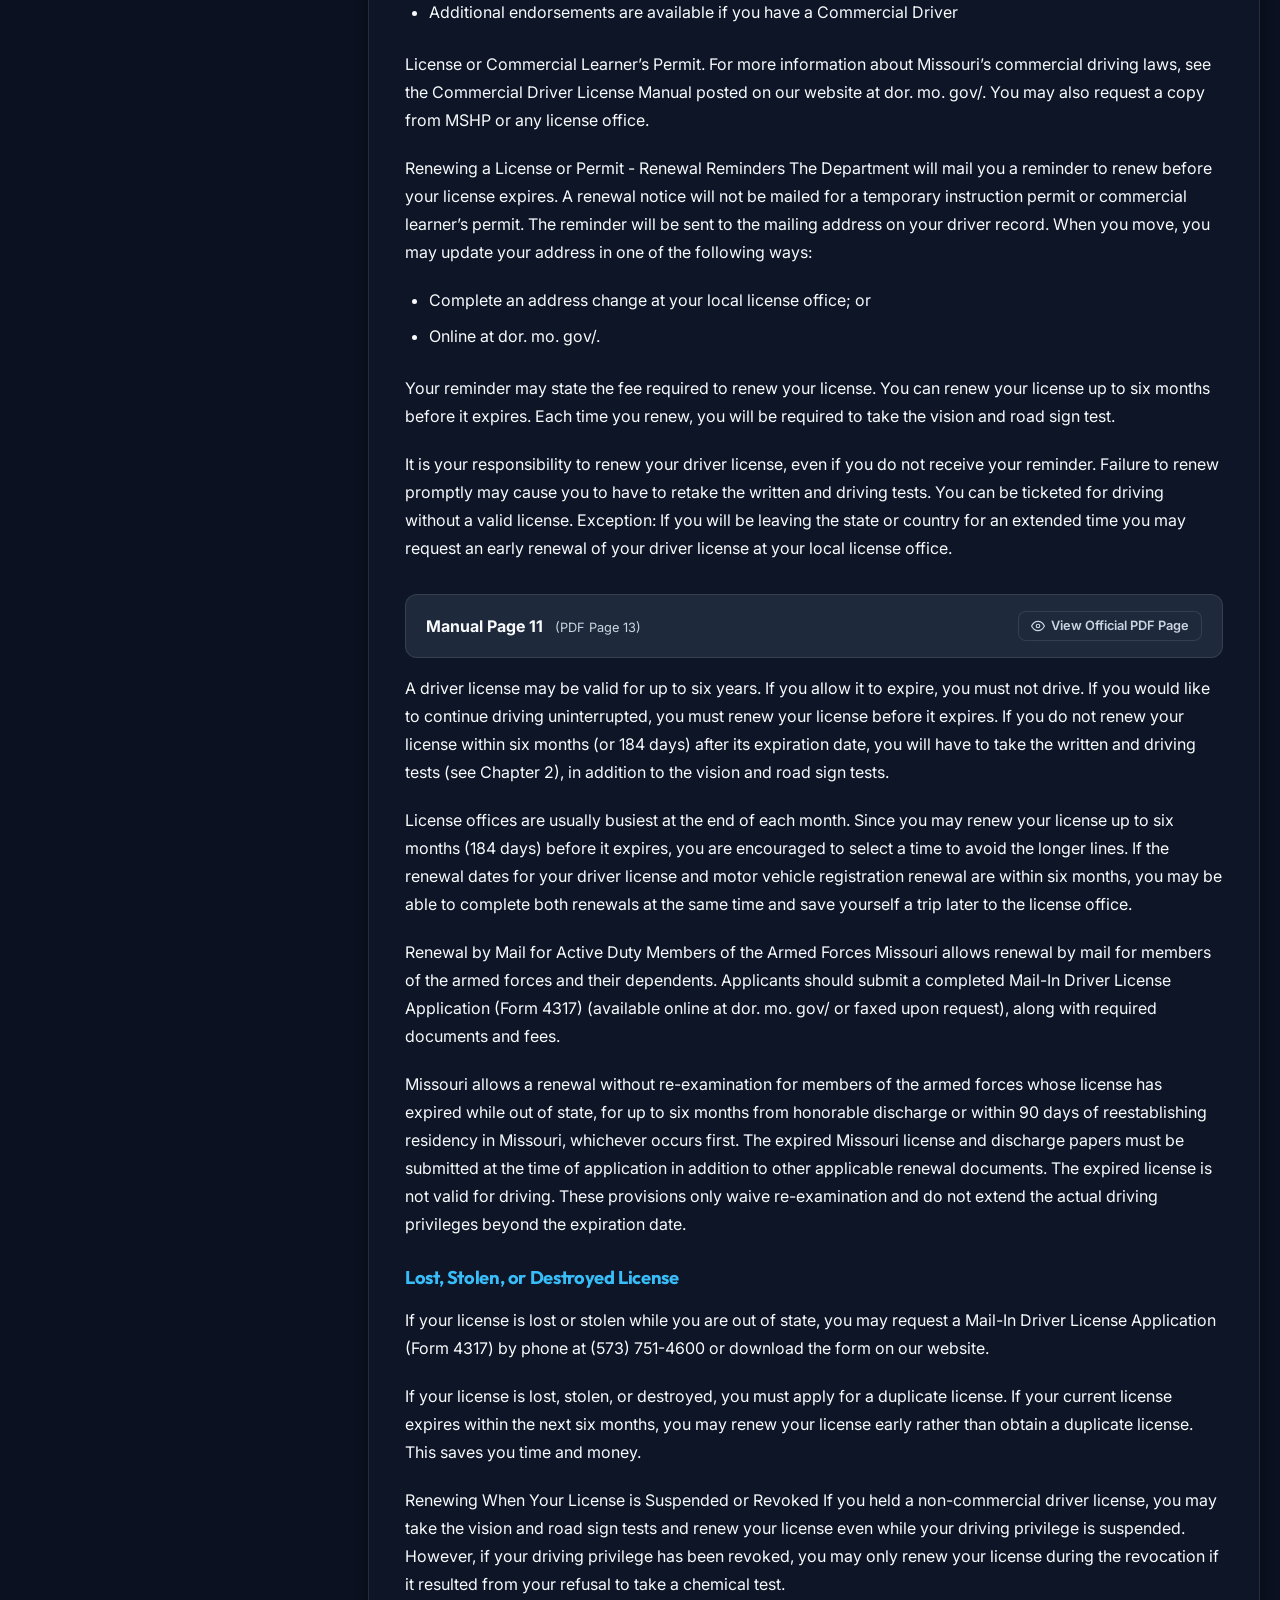
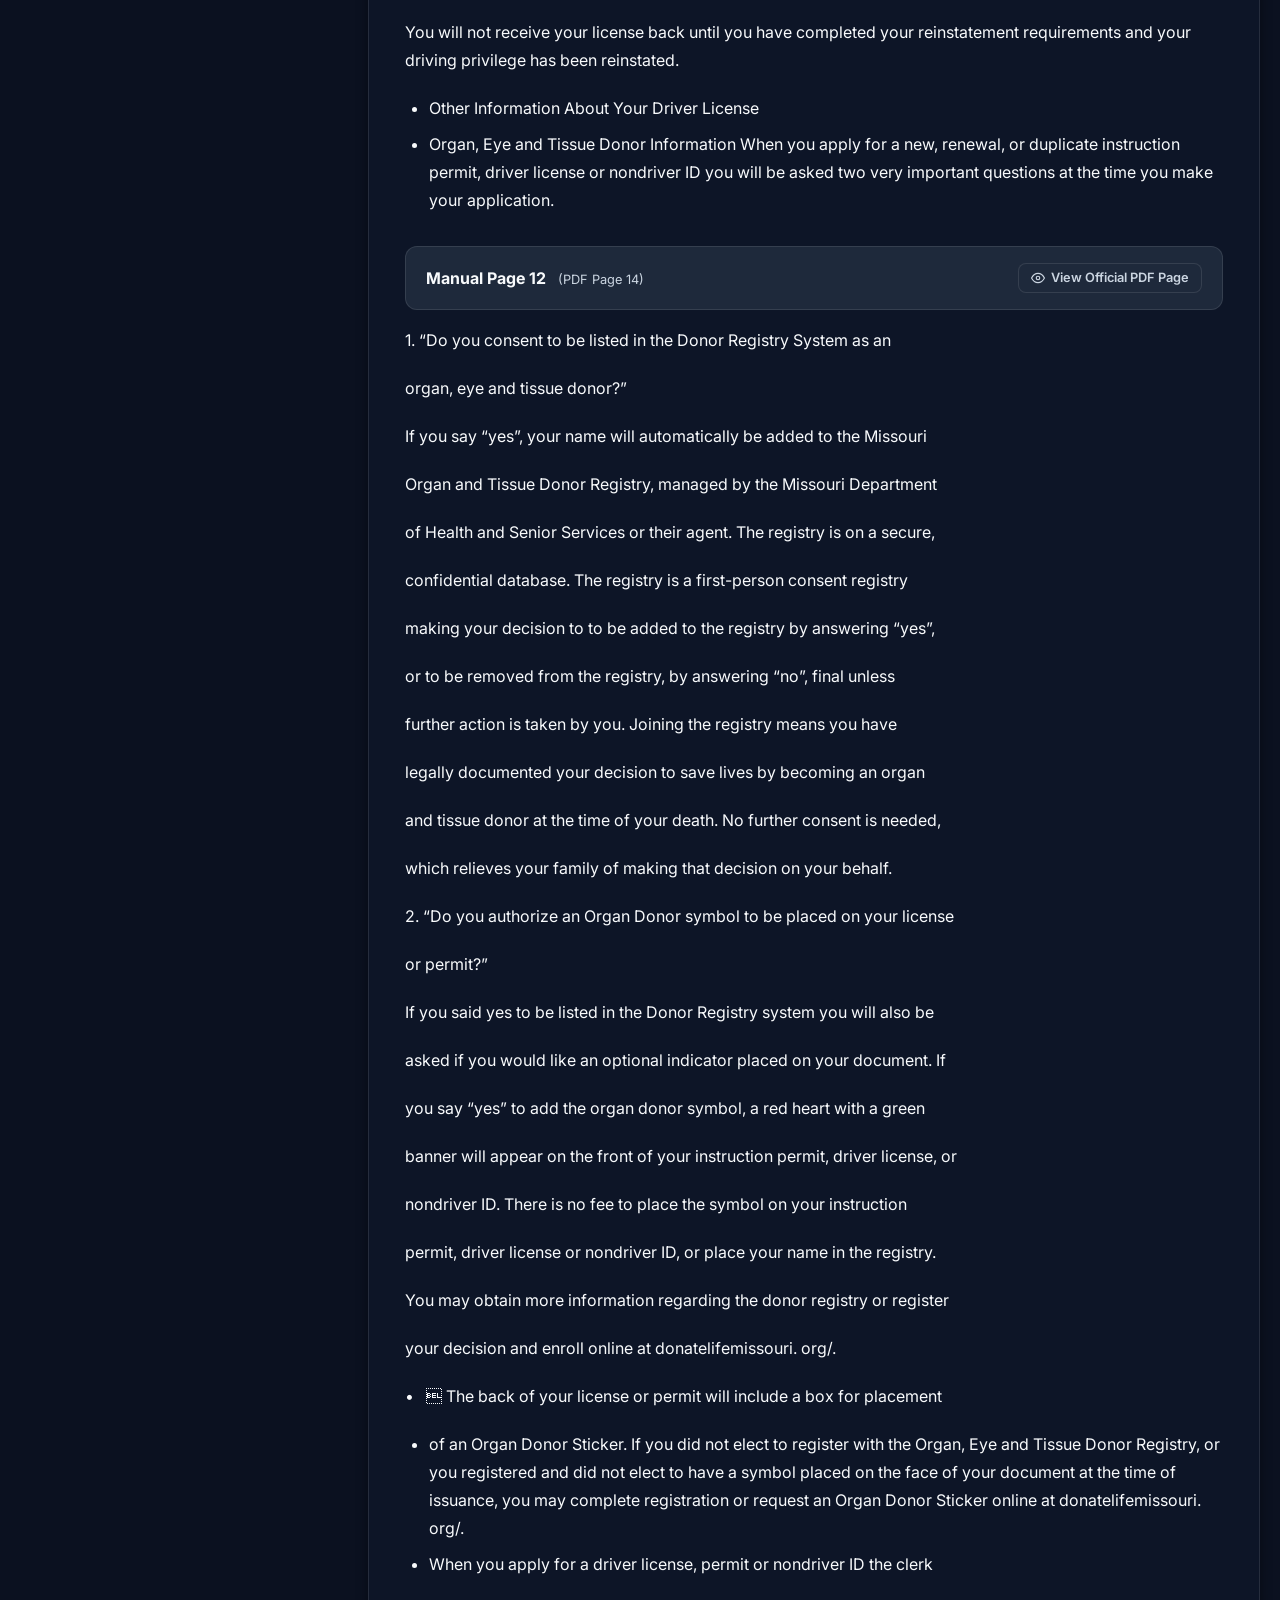
==== commit c7b151bc: "feat(audio): replace summaries with full unabridged chapter audiobook narrations and enable continuo" ====
--- a/index.html
+++ b/index.html
@@ -51,7 +51,7 @@
   <link href="https://fonts.googleapis.com/css2?family=Inter:wght@400;500;600;700;800;900&family=Outfit:wght@600;700;800;900&display=swap" rel="stylesheet" />
 
   <!-- Stylesheet -->
-  <link rel="stylesheet" href="styles.css?v=2026.3" />
+  <link rel="stylesheet" href="styles.css?v=2026.4" />
 
   <!-- Schema.org Educational & App Structured Data (JSON-LD) -->
   <script type="application/ld+json">
@@ -528,6 +528,6 @@
     </div>
   </footer>
 
-  <script src="app.js?v=2026.3"></script>
+  <script src="app.js?v=2026.4"></script>
 </body>
 </html>
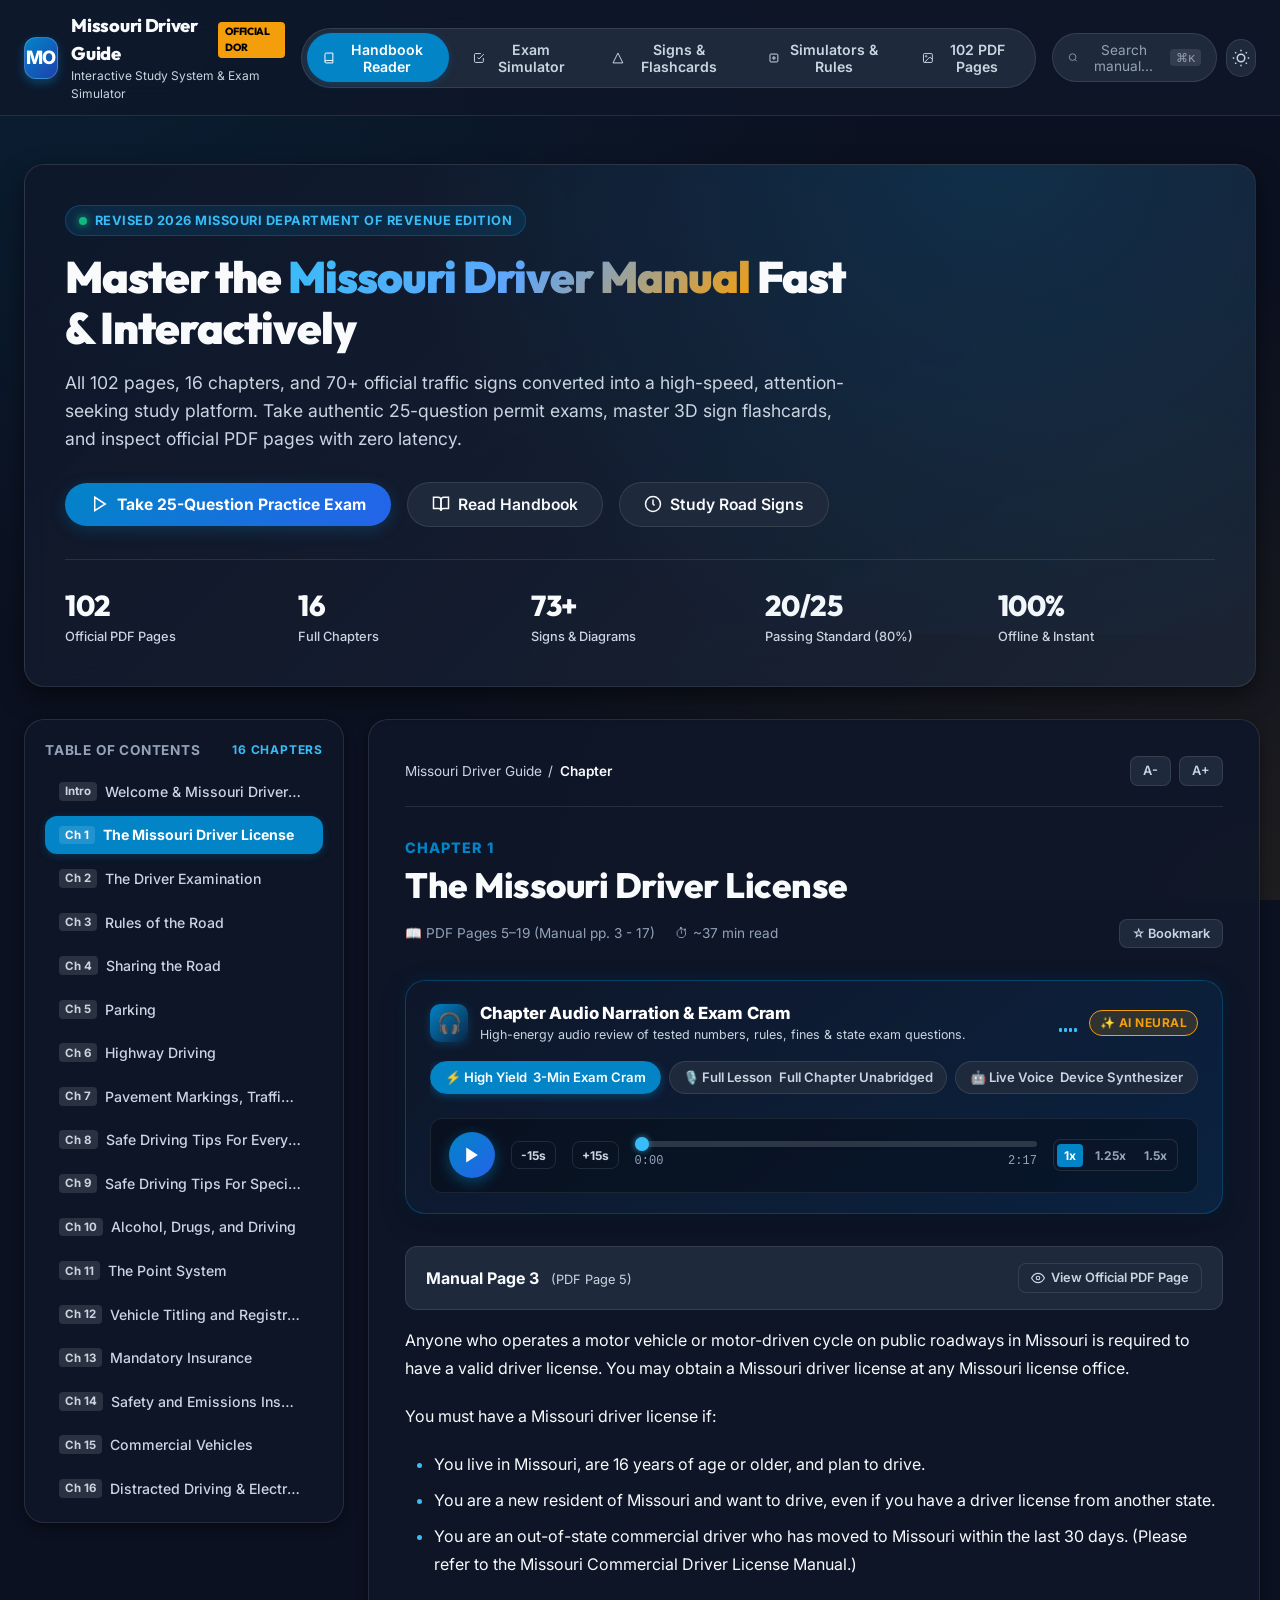
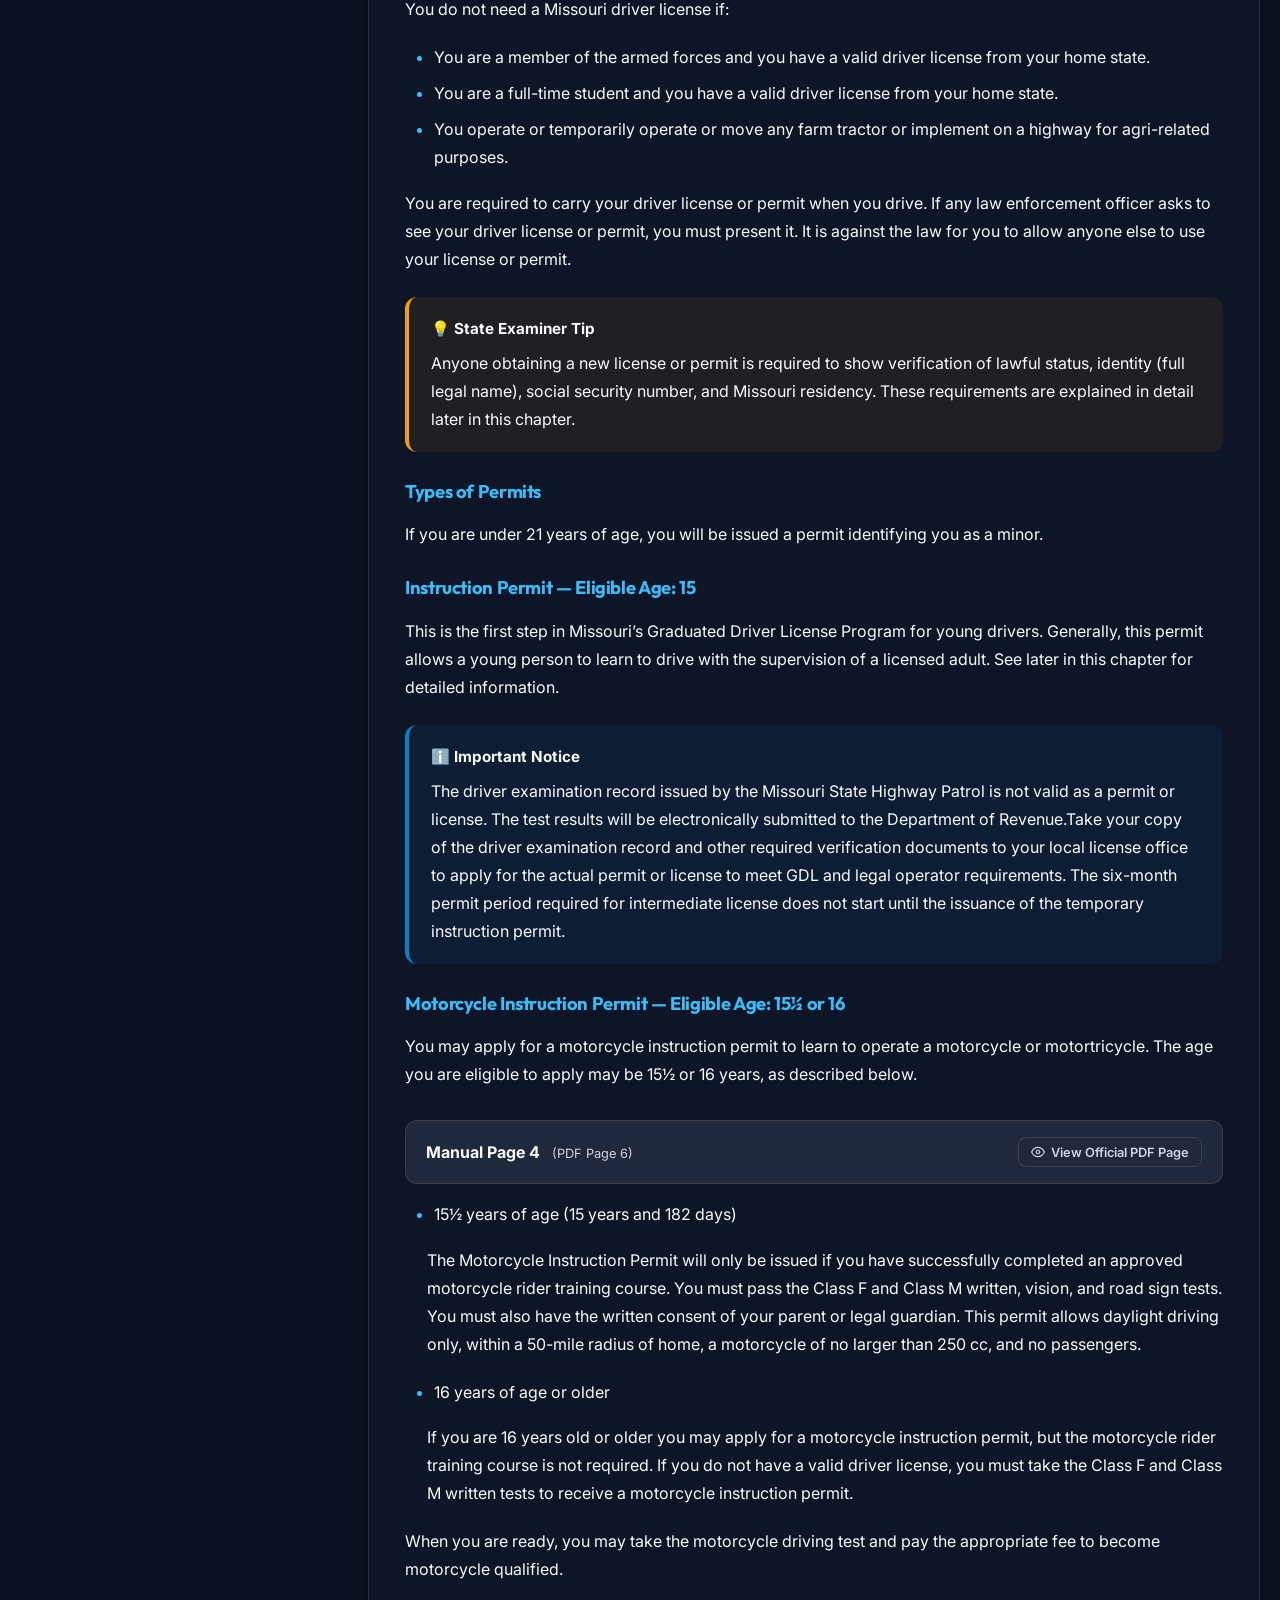
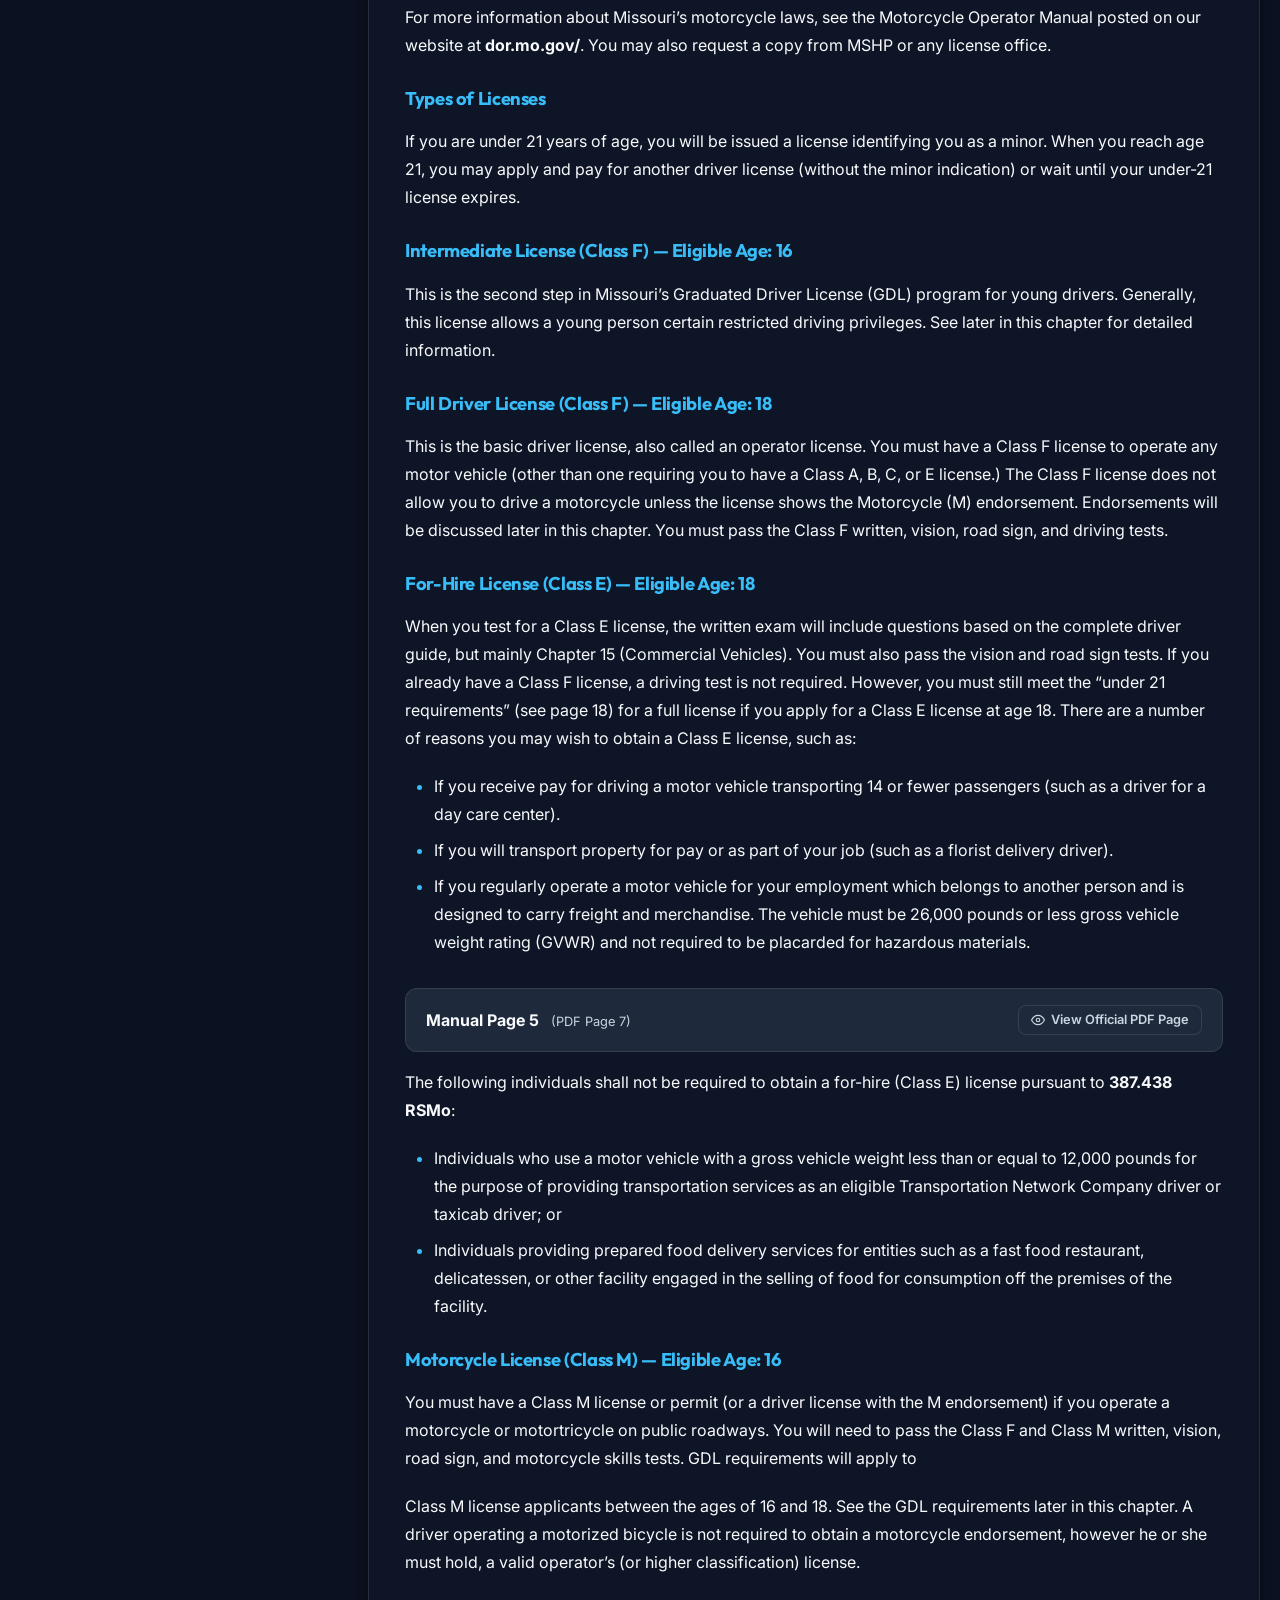
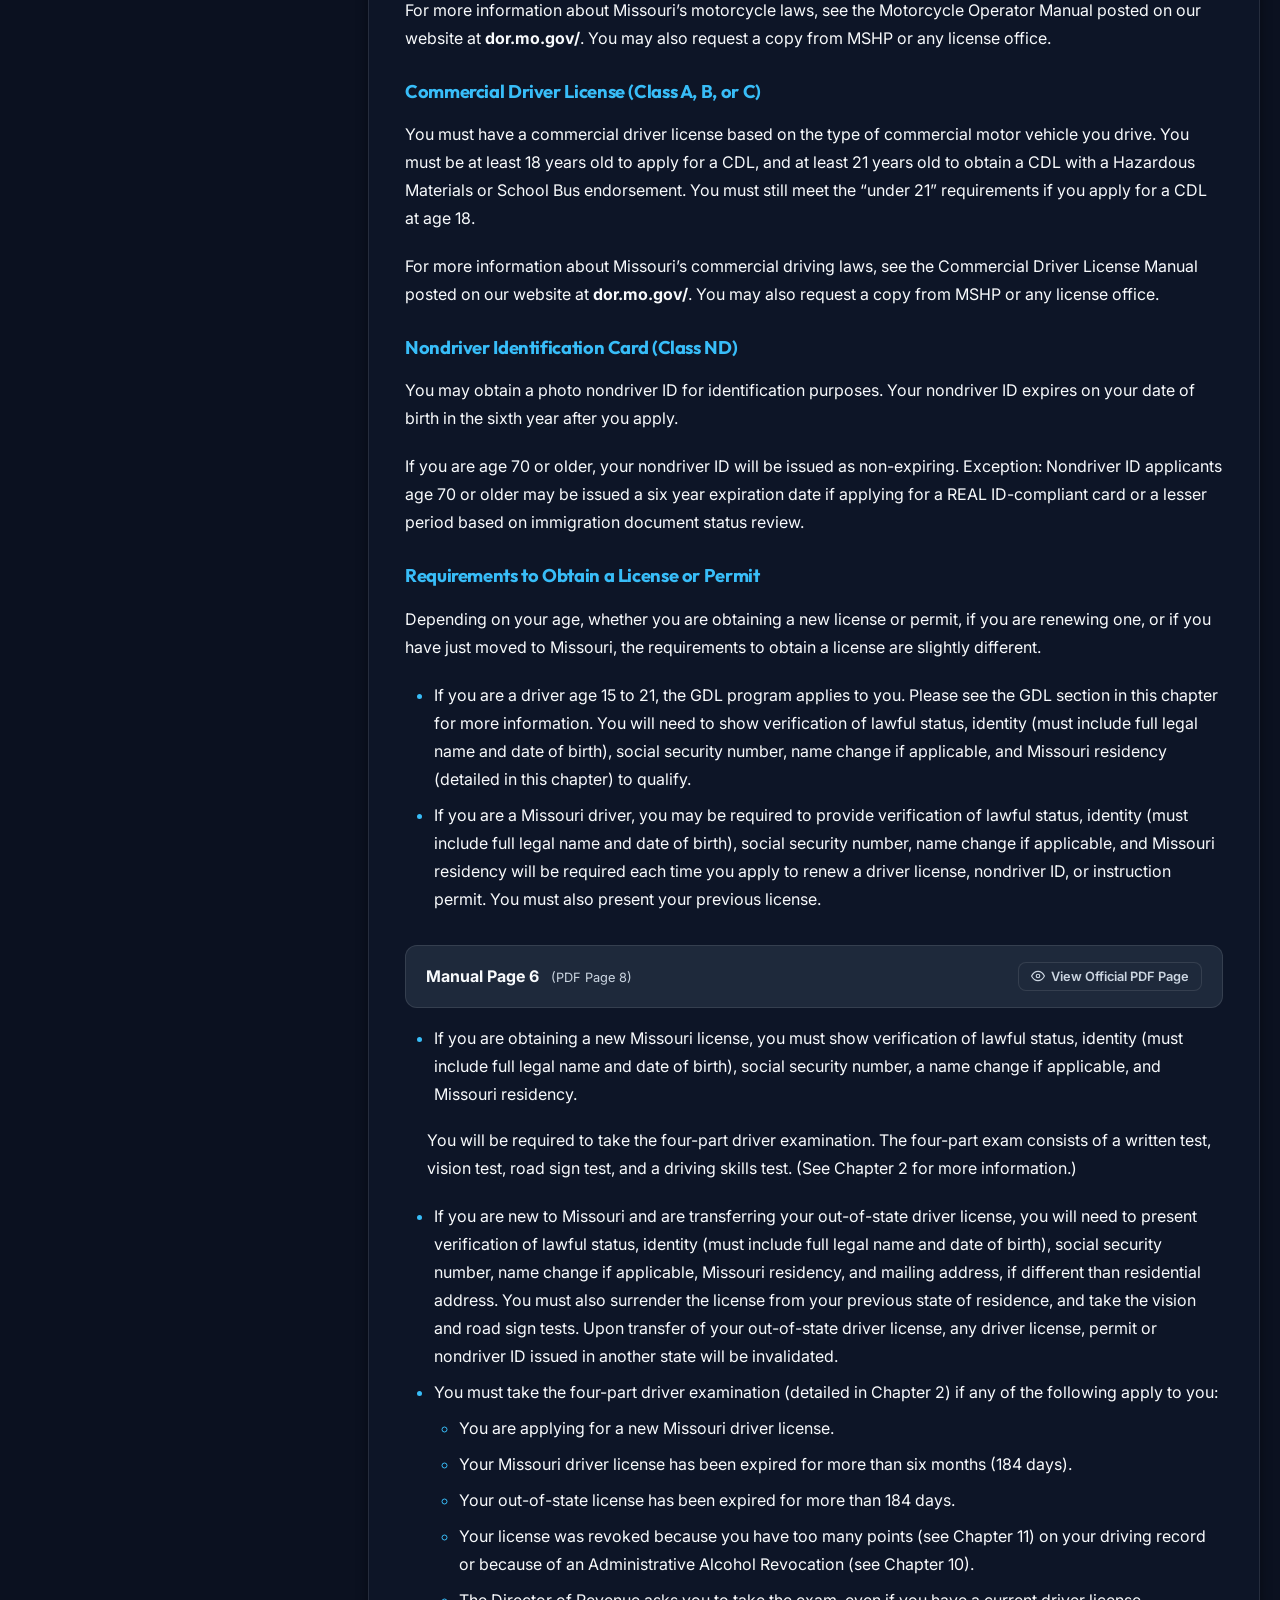
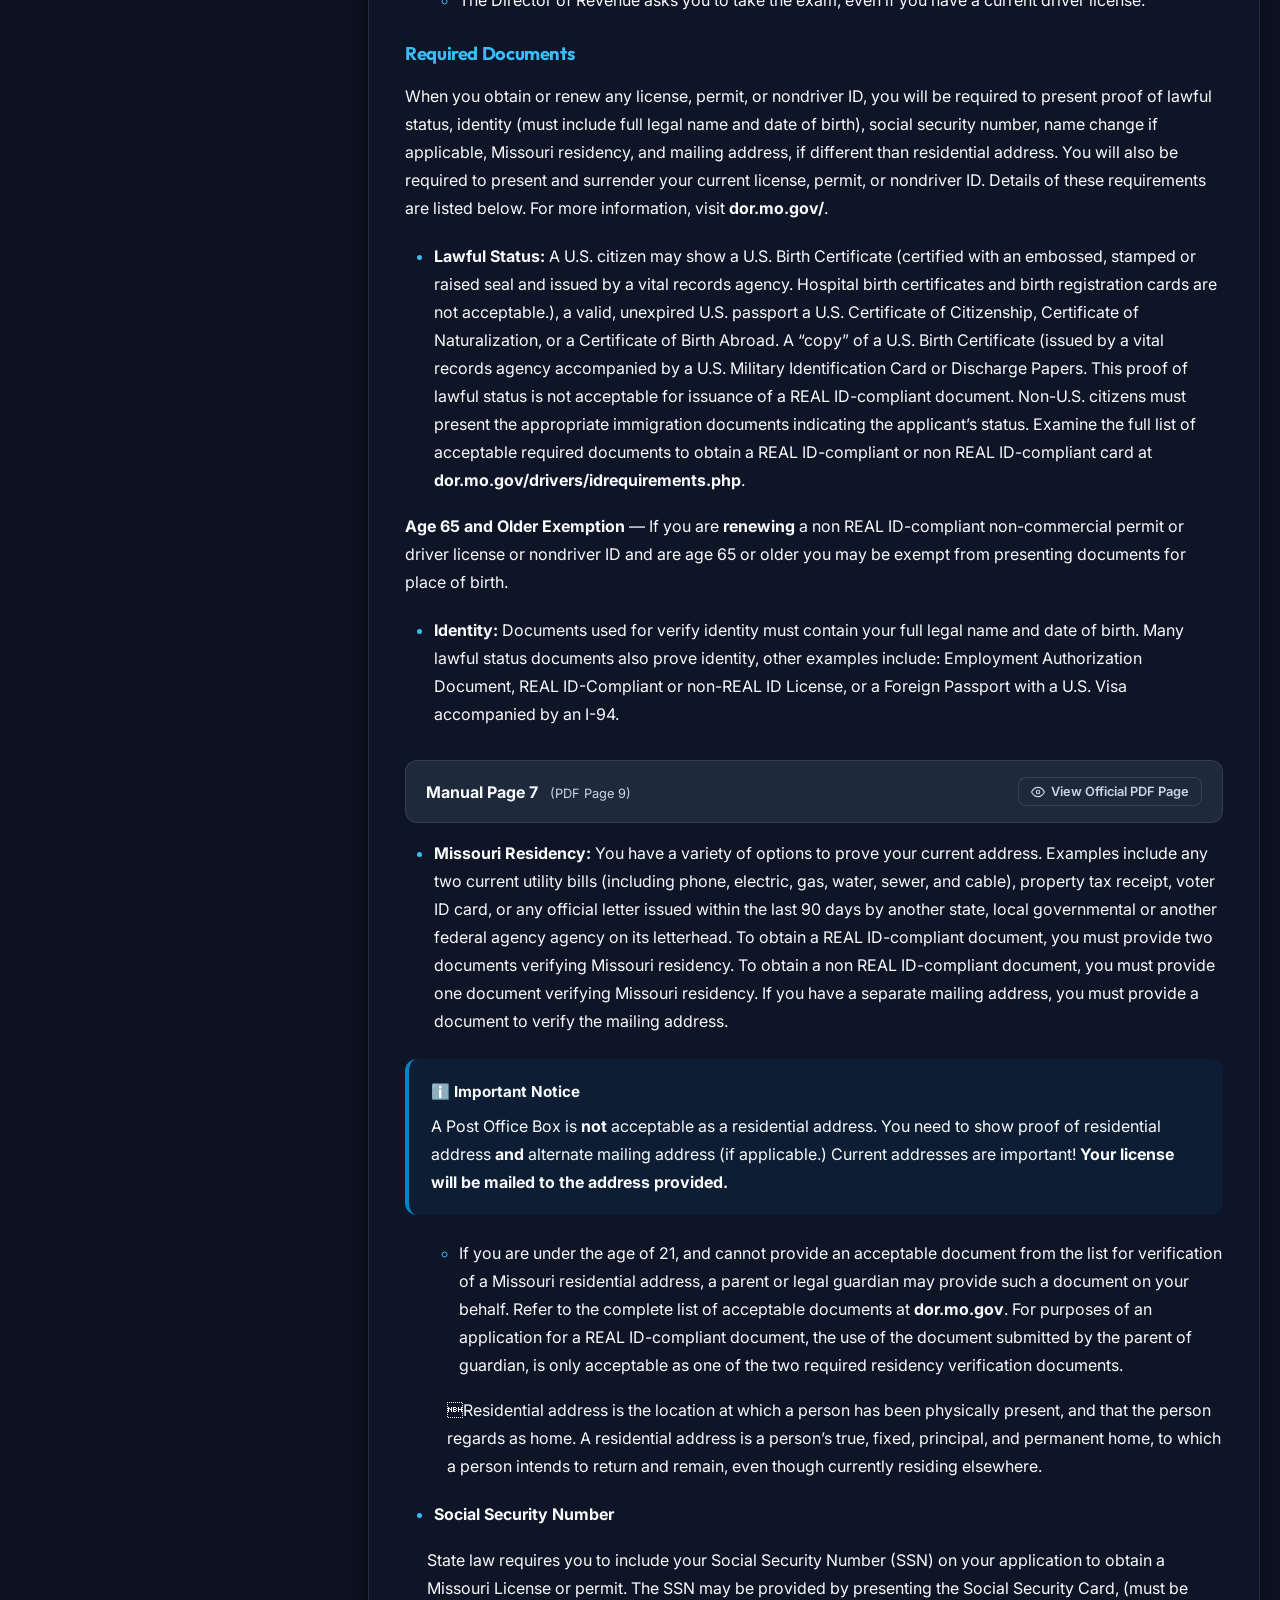
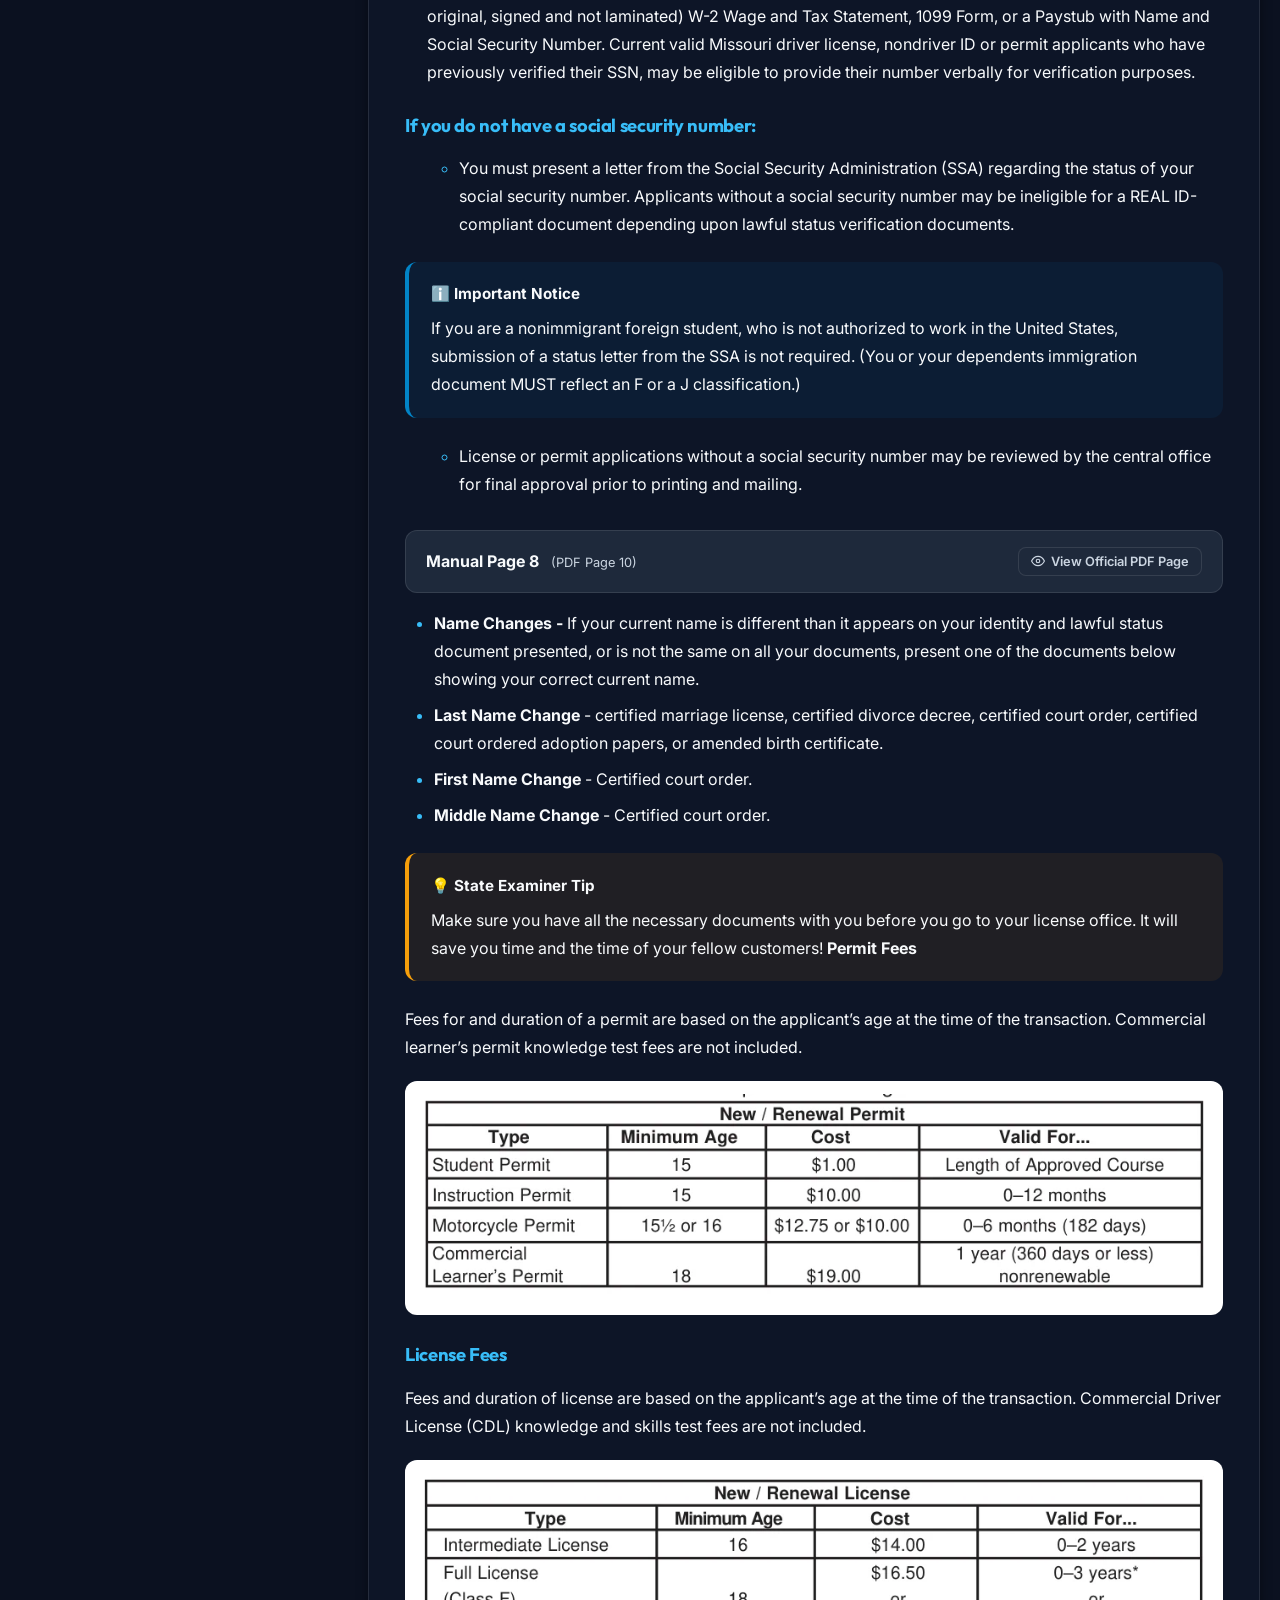
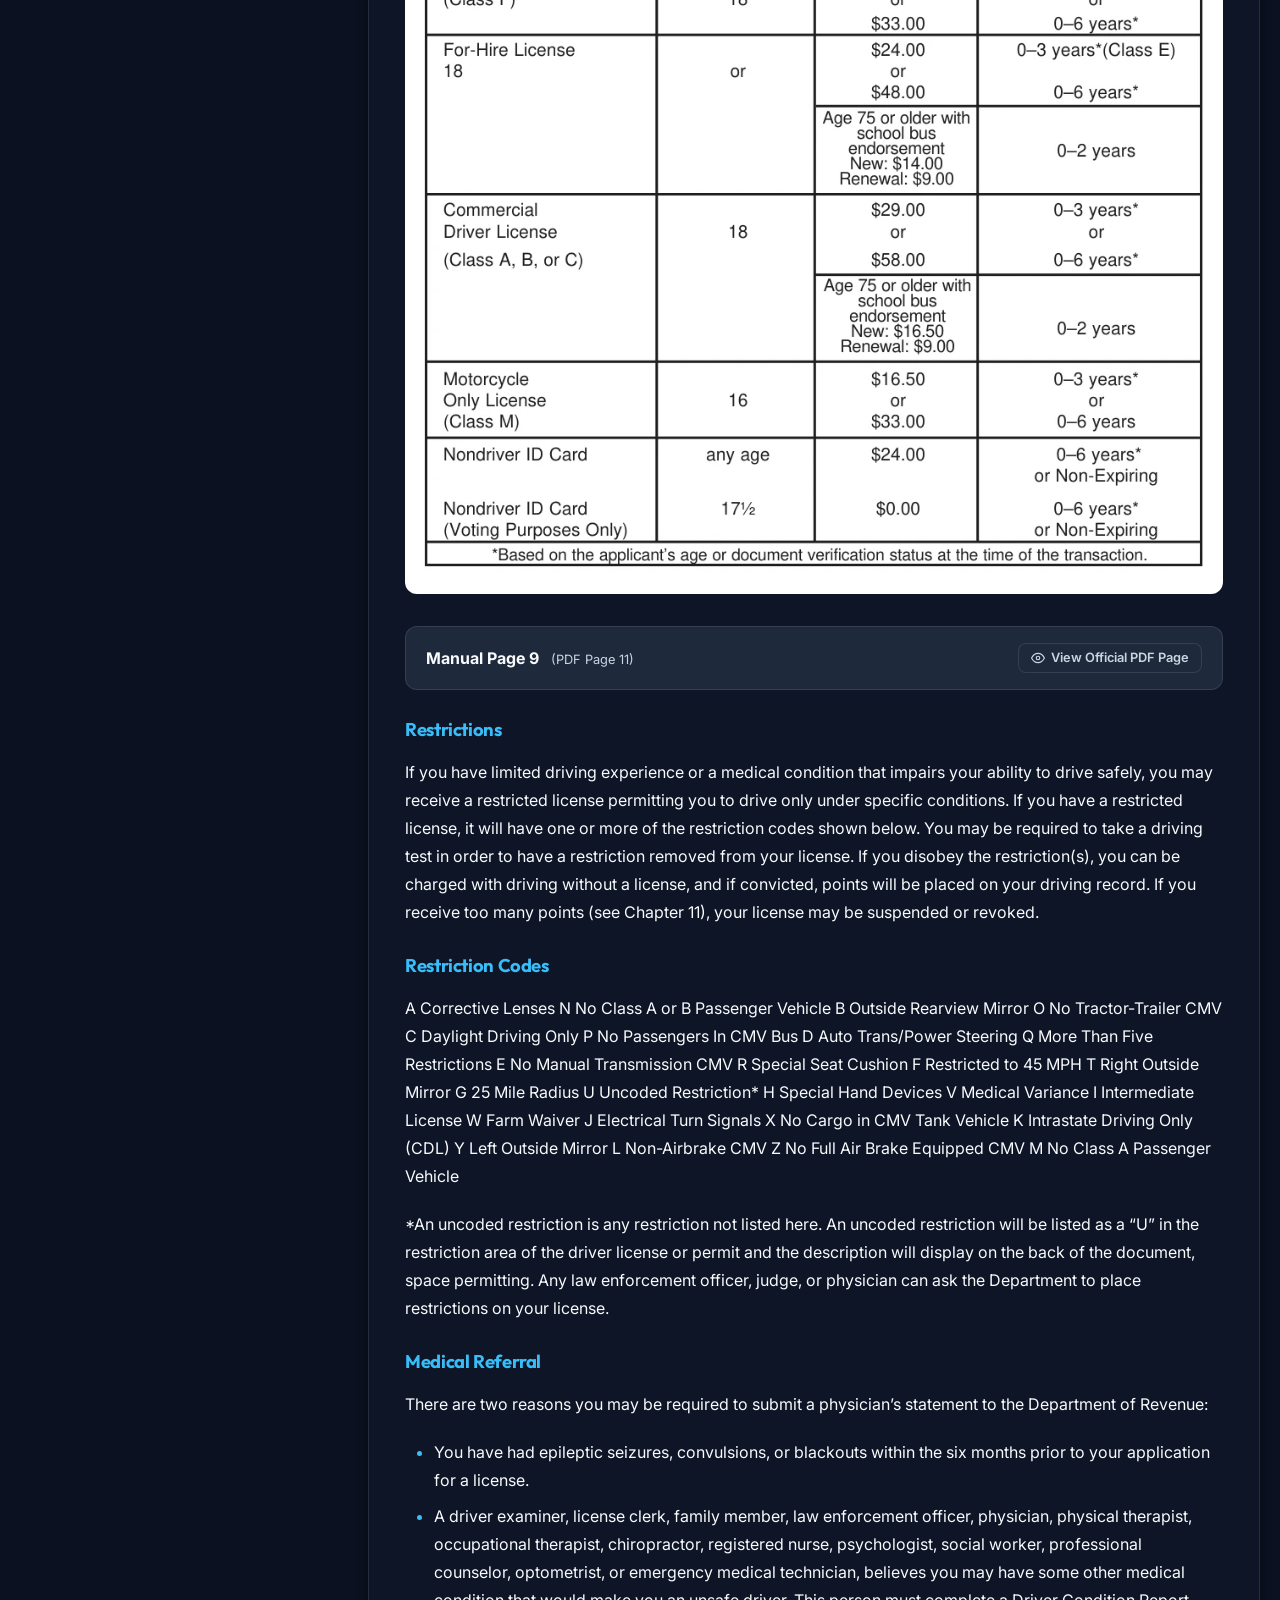
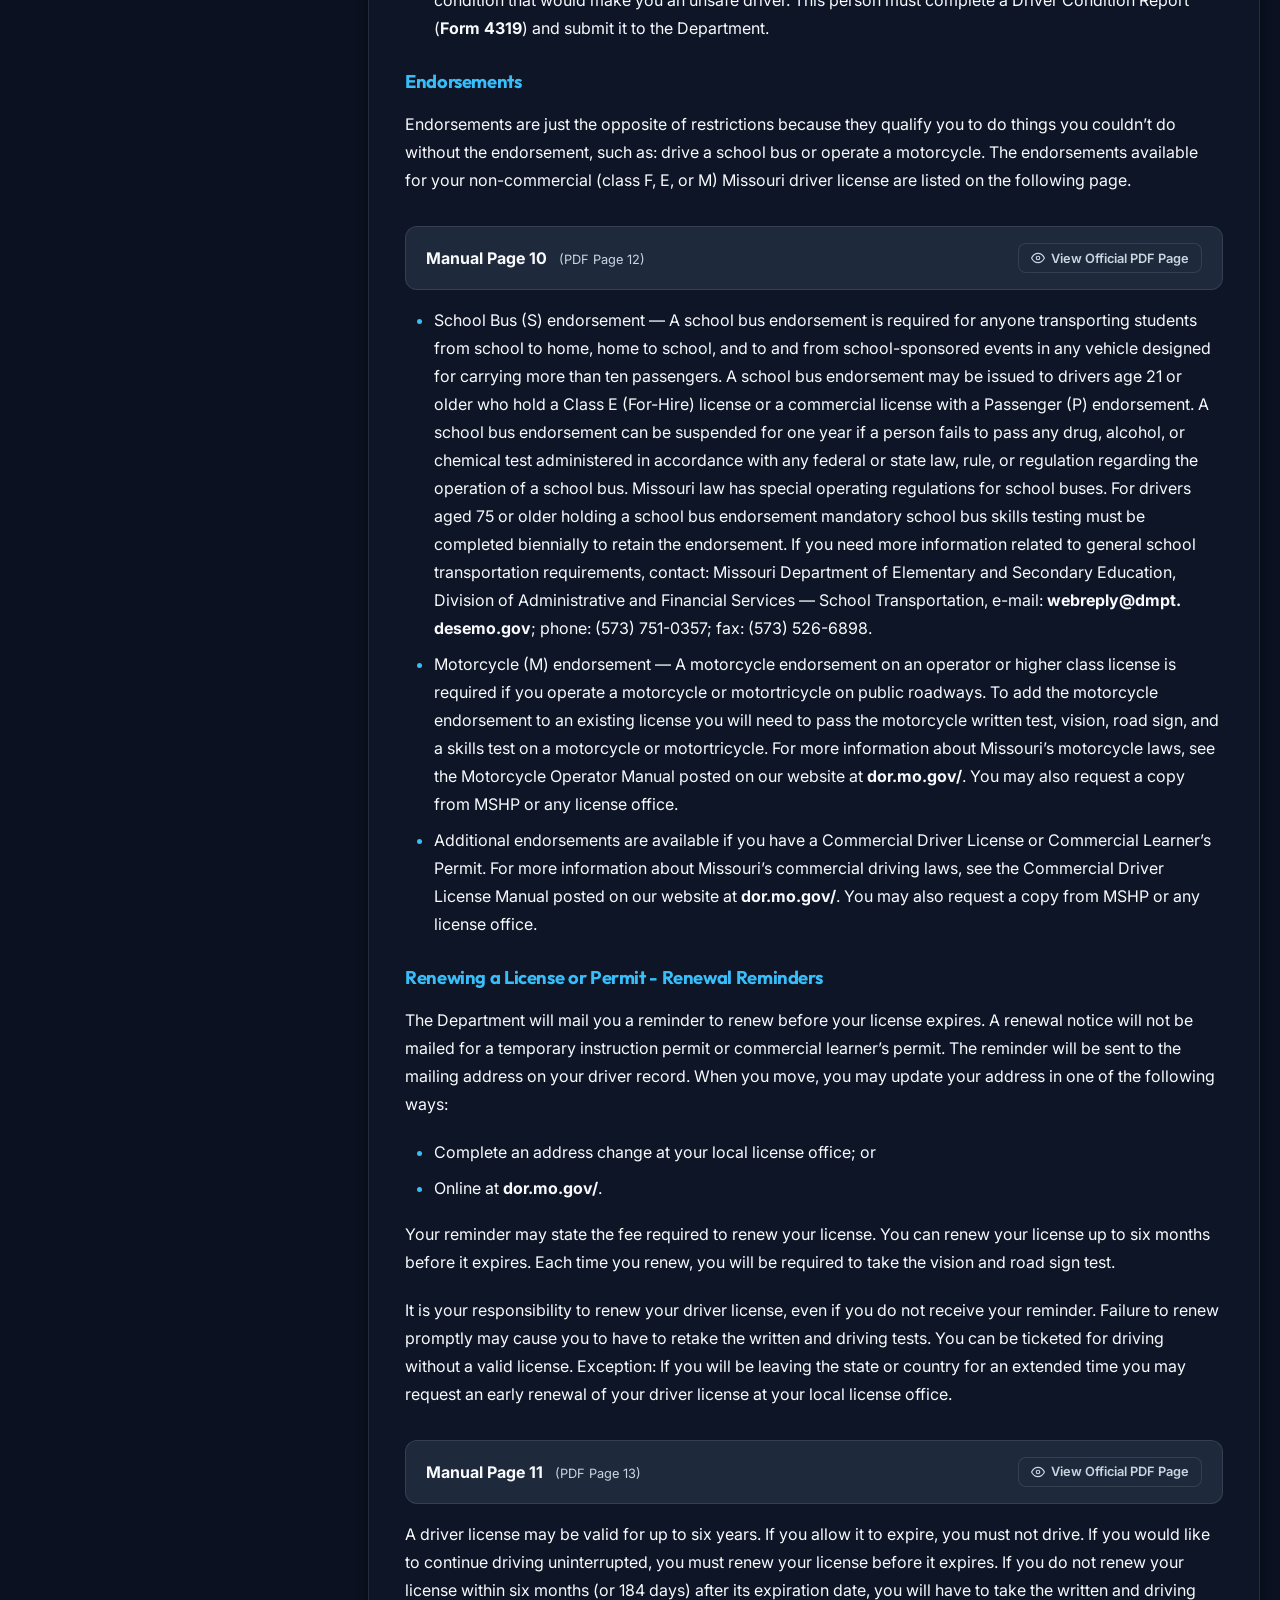
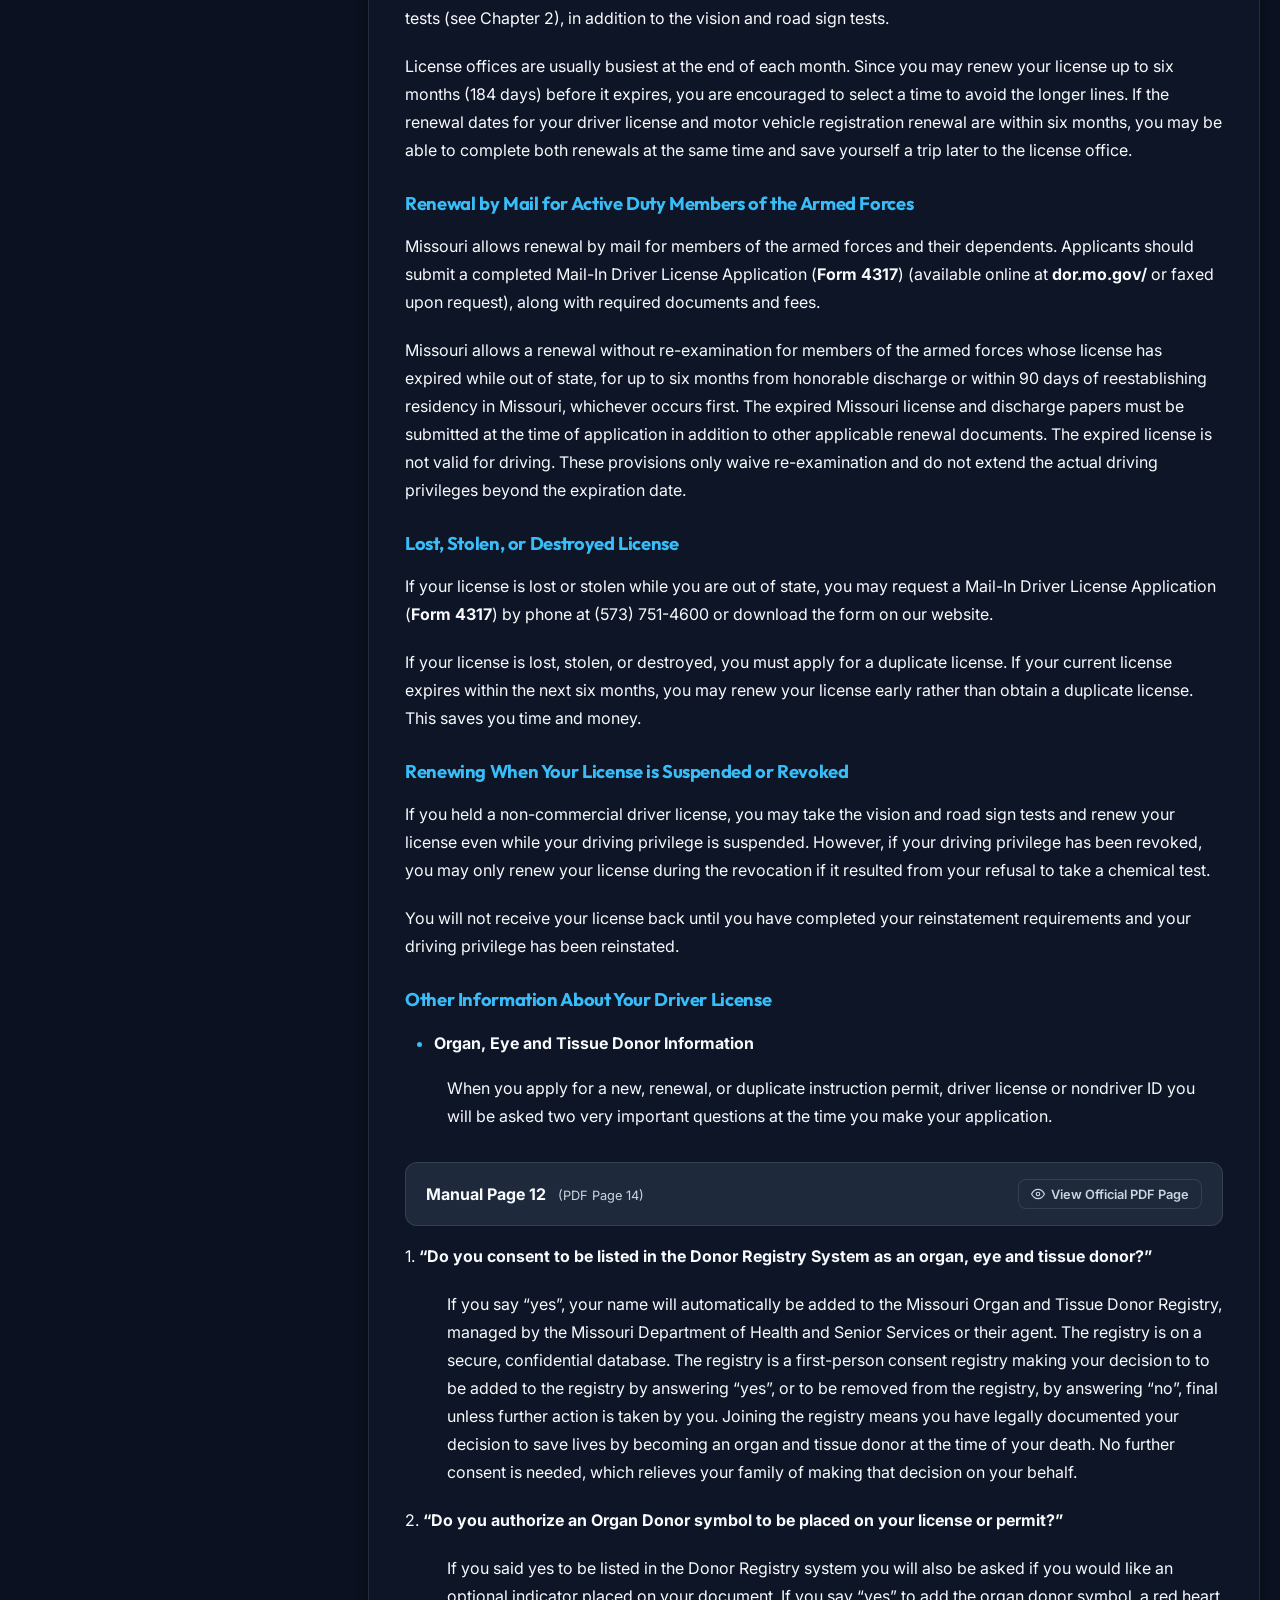
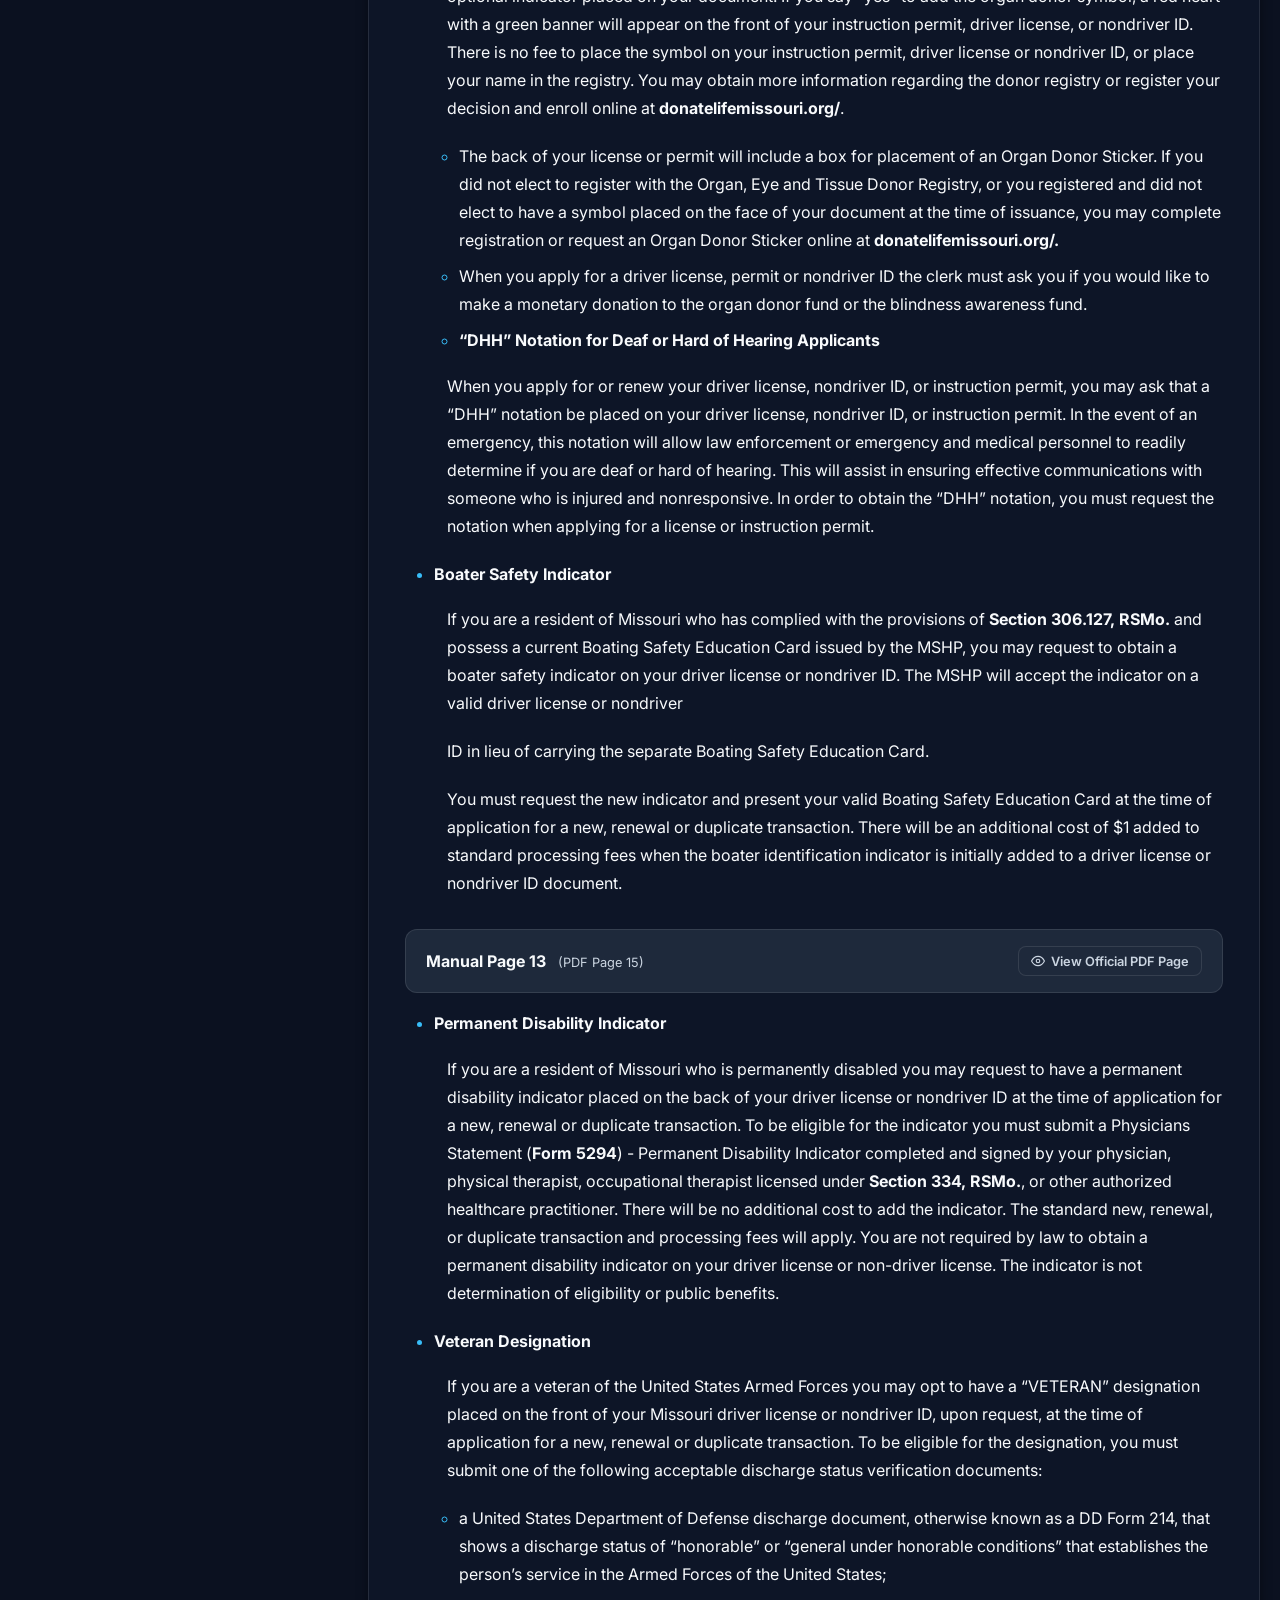
==== commit a2b8a369: "Accurately re-parse PDF text with coherent paragraphs, bullet hierarchy, and clean tables" ====
--- a/index.html
+++ b/index.html
@@ -51,7 +51,7 @@
   <link href="https://fonts.googleapis.com/css2?family=Inter:wght@400;500;600;700;800;900&family=Outfit:wght@600;700;800;900&display=swap" rel="stylesheet" />
 
   <!-- Stylesheet -->
-  <link rel="stylesheet" href="styles.css?v=2026.4" />
+  <link rel="stylesheet" href="styles.css?v=2026.5" />
 
   <!-- Schema.org Educational & App Structured Data (JSON-LD) -->
   <script type="application/ld+json">
@@ -84,7 +84,7 @@
   </script>
 
   <!-- Preload core data -->
-  <script src="data.js"></script>
+  <script src="data.js?v=2026.5"></script>
 </head>
 <body>
 
@@ -528,6 +528,6 @@
     </div>
   </footer>
 
-  <script src="app.js?v=2026.4"></script>
+  <script src="app.js?v=2026.5"></script>
 </body>
 </html>
--- a/styles.css
+++ b/styles.css
@@ -960,6 +960,47 @@
   margin-bottom: 0.5rem;
 }
 
+/* Re-parsed structured content */
+.chapter-body ul.doc-list {
+  margin: 0 0 1.1rem 1.4rem;
+  padding-left: 0.4rem;
+  list-style: disc;
+}
+.chapter-body ul.doc-list.lvl-2 {
+  margin: -0.2rem 0 1rem 1.2rem;
+  list-style: circle;
+}
+.chapter-body ul.doc-list > ul.doc-list { margin-top: 0; }
+.chapter-body ul.doc-list li::marker { color: var(--text-accent); }
+.chapter-body li strong, .chapter-body p strong { font-weight: 700; color: var(--text-primary); }
+.chapter-body p.doc-p.indent-1 { margin-left: 1.4rem; }
+.chapter-body p.doc-p.indent-2 { margin-left: 2.6rem; }
+.chapter-body h3 + ul.doc-list, .chapter-body h3 + p { margin-top: 0; }
+.chapter-body .page-pdf-ref {
+  font-size: 0.8rem;
+  color: var(--text-secondary);
+  margin-left: 0.5rem;
+}
+.chapter-body .doc-table-figure {
+  margin: 0.5rem 0 1.5rem;
+  padding: 0.75rem;
+  background: #fff;
+  border-radius: 12px;
+  border: 1px solid var(--border-color);
+  overflow-x: auto;
+  text-align: center;
+}
+.chapter-body .doc-table-figure img {
+  max-width: 100%;
+  height: auto;
+  display: inline-block;
+}
+@media (max-width: 640px) {
+  .chapter-body ul.doc-list { margin-left: 0.6rem; }
+  .chapter-body p.doc-p.indent-1 { margin-left: 0.8rem; }
+  .chapter-body p.doc-p.indent-2 { margin-left: 1.4rem; }
+}
+
 /* Callout Boxes */
 .callout-box {
   padding: 1.2rem 1.4rem;
